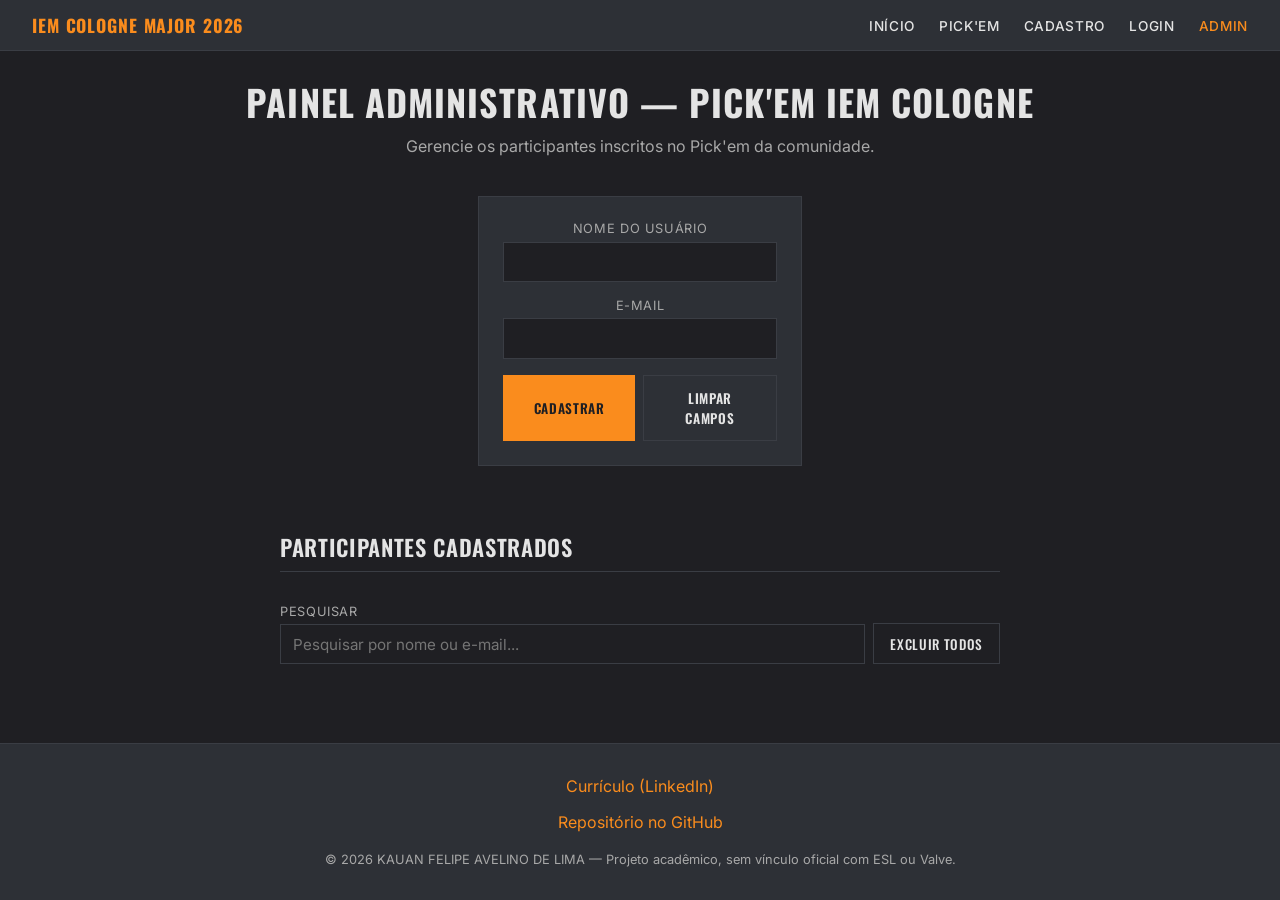
==== admin.html @ 2ed8fda1 "feat: adiciona página de pick'em com previsões por sessão" ====
<!DOCTYPE html>
<html lang="pt-BR">
<head>
    <meta charset="UTF-8">
    <meta name="viewport" content="width=device-width, initial-scale=1.0">
    <meta name="description" content="Painel administrativo do Pick'em da comunidade — IEM Cologne Major 2026.">
    <title>Painel Administrativo — IEM Cologne Major 2026</title>
    <link rel="stylesheet" href="css/style.css">
</head>
<body>
    <header>
        <a href="index.html"><strong>IEM COLOGNE MAJOR 2026</strong></a>
        <nav>
            <ul>
                <li><a href="index.html">Início</a></li>
                <li><a href="pickem.html">Pick'em</a></li>
                <li><a href="cadastro.html">Cadastro</a></li>
                <li><a href="login.html">Login</a></li>
                <li><a href="admin.html">Admin</a></li>
            </ul>
        </nav>
    </header>

    <main>
        <section id="admin">
            <h1>Painel Administrativo — Pick'em IEM Cologne</h1>
            <p>Gerencie os participantes inscritos no Pick'em da comunidade.</p>

            <form id="form-admin">
                <label for="input-nome">
                    Nome do usuário
                    <input id="input-nome" name="nome" type="text" required>
                </label>

                <label for="input-email">
                    E-mail
                    <input id="input-email" name="email" type="email" required>
                </label>

                <div>
                    <button id="btn-cadastrar" type="submit">Cadastrar</button>
                    <button id="btn-limpar" type="button">Limpar campos</button>
                </div>
            </form>
        </section>

        <section id="lista">
            <h2>Participantes cadastrados</h2>

            <div>
                <label for="busca">
                    Pesquisar
                    <input id="busca" type="search" placeholder="Pesquisar por nome ou e-mail...">
                </label>
                <button id="btn-limpar-tudo" type="button">Excluir todos</button>
            </div>

            <ul id="lista-usuarios"></ul>
        </section>
    </main>

    <footer>
        <p><a href="https://www.linkedin.com/in/kauan-felipe-fullstack/" target="_blank" rel="noopener">Currículo (LinkedIn)</a></p>
        <p><a href="https://github.com/kauanfelipe96/projeto-web-frontend" target="_blank" rel="noopener">Repositório no GitHub</a></p>
        <p><small>&copy; 2026 KAUAN FELIPE AVELINO DE LIMA — Projeto acadêmico, sem vínculo oficial com ESL ou Valve.</small></p>
    </footer>
    <script src="js/admin.js"></script>
    <script src="js/auth.js"></script>
</body>
</html>
---- css/style.css ----
@import url('https://fonts.googleapis.com/css2?family=Inter:wght@400;500;600&family=Oswald:wght@500;600;700&display=swap');

:root {
    --cor-navy: #1f1f23;
    --cor-grafite: #2d3036;
    --cor-divider: #3a3d44;
    --cor-off-white: #e4e4e4;
    --cor-cinza-medio: #a8a8a8;
    --cor-laranja: #fa8c1d;
    --fonte-corpo: 'Inter', sans-serif;
    --fonte-titulo: 'Oswald', sans-serif;
}

* {
    margin: 0;
    padding: 0;
    box-sizing: border-box;
}

body {
    background: var(--cor-navy);
    color: var(--cor-off-white);
    font-family: var(--fonte-corpo);
    min-height: 100vh;
    display: flex;
    flex-direction: column;
}

img {
    max-width: 100%;
    height: auto;
    display: block;
}

svg {
    color: var(--cor-laranja);
    flex-shrink: 0;
}

/* ============ HEADER ============ */
header {
    display: flex;
    justify-content: space-between;
    align-items: center;
    padding: 0.75rem 2rem;
    background: var(--cor-grafite);
    border-bottom: 1px solid var(--cor-divider);
}

header > a {
    font-family: var(--fonte-titulo);
    font-weight: 600;
    color: var(--cor-laranja);
    text-decoration: none;
    font-size: 1.1rem;
    letter-spacing: 0.05em;
}

header nav ul {
    display: flex;
    gap: 1.5rem;
    list-style: none;
}

header nav a {
    color: var(--cor-off-white);
    text-decoration: none;
    font-weight: 500;
    text-transform: uppercase;
    font-size: 0.85rem;
    letter-spacing: 0.05em;
    transition: color 0.2s ease;
}

header nav a:hover {
    color: var(--cor-laranja);
}

header nav li:last-child a {
    color: var(--cor-laranja);
}

/* ============ PERFIL USUÁRIO (header) ============ */
#perfil-usuario {
    display: flex;
    align-items: center;
    gap: 0.65rem;
    padding: 0.3rem 0.75rem;
    background: var(--cor-navy);
    border: 1px solid var(--cor-divider);
    font-size: 0.82rem;
}

#perfil-usuario strong {
    color: var(--cor-laranja);
    font-family: var(--fonte-titulo);
    font-size: 0.9rem;
    letter-spacing: 0.03em;
}

#perfil-usuario > span > span {
    color: var(--cor-cinza-medio);
}

#perfil-usuario button {
    padding: 0.2rem 0.55rem;
    background: transparent;
    color: var(--cor-cinza-medio);
    border: 1px solid var(--cor-divider);
    font-family: var(--fonte-corpo);
    font-size: 0.75rem;
    text-transform: uppercase;
    letter-spacing: 0.04em;
    cursor: pointer;
    transition: all 0.2s ease;
}

#perfil-usuario button:hover {
    border-color: var(--cor-laranja);
    color: var(--cor-laranja);
}

/* ============ ADMIN — info expandida por usuário ============ */
.usuario-info {
    display: flex;
    flex-wrap: wrap;
    align-items: center;
    gap: 0.35rem 1rem;
    flex: 1;
}

.usuario-nome {
    font-family: var(--fonte-titulo);
    font-size: 0.95rem;
    color: var(--cor-off-white);
    font-weight: 500;
}

.usuario-email {
    font-size: 0.83rem;
    color: var(--cor-cinza-medio);
}

.usuario-nick {
    font-size: 0.8rem;
    color: var(--cor-laranja);
}

.usuario-time {
    font-size: 0.8rem;
    color: var(--cor-cinza-medio);
    font-style: italic;
}

.usuario-data {
    font-size: 0.75rem;
    color: var(--cor-divider);
}

/* ============ MAIN ============ */
main {
    flex: 1;
    max-width: 1100px;
    width: 100%;
    margin: 0 auto;
    padding: 1.5rem 1rem;
    display: flex;
    flex-direction: column;
    gap: 2rem;
}

h1, h2, h3 {
    font-family: var(--fonte-titulo);
    text-transform: uppercase;
    letter-spacing: 0.03em;
}

h1 {
    font-size: 2.25rem;
    font-weight: 700;
}

h2 {
    font-size: 1.4rem;
    font-weight: 600;
    margin-bottom: 1rem;
    padding-bottom: 0.5rem;
    border-bottom: 1px solid var(--cor-divider);
    display: flex;
    align-items: center;
    gap: 0.5rem;
}

h3 {
    font-size: 1.05rem;
    font-weight: 500;
}

/* ============ HERO ============ */
#hero {
    display: flex;
    flex-direction: column;
    align-items: center;
    justify-content: center;
    min-height: 50vh;
    text-align: center;
    padding: 2rem 1rem;
    background-color: var(--cor-navy);
    background-image: linear-gradient(rgba(31, 31, 35, 0.7), rgba(31, 31, 35, 0.85)), url('../assets/img/lanxess-fachada.jpg');
    background-size: cover;
    background-position: center;
    border-bottom: 1px solid var(--cor-divider);
    gap: 0.75rem;
}

#hero h1 {
    font-size: 3rem;
}

#hero p {
    color: var(--cor-cinza-medio);
    font-size: 1rem;
}

#hero p strong {
    color: var(--cor-off-white);
}

#hero time {
    color: var(--cor-laranja);
    font-family: var(--fonte-titulo);
    font-size: 1.1rem;
}

/* ============ SOBRE (key facts) ============ */
#sobre {
    display: flex;
    flex-wrap: wrap;
    gap: 1rem;
    justify-content: space-between;
    padding: 1.25rem;
    background-color: var(--cor-navy);
    background-image: linear-gradient(rgba(31, 31, 35, 0.92), rgba(31, 31, 35, 0.92)), url('../assets/img/cologne-sunset.jpg');
    background-size: cover;
    background-position: center;
    border: 1px solid var(--cor-divider);
}

#sobre > h2 {
    flex-basis: 100%;
}

#sobre > article {
    flex: 1;
    min-width: 240px;
    background: var(--cor-grafite);
    border: 1px solid var(--cor-divider);
    padding: 1.25rem;
    display: flex;
    flex-direction: column;
    gap: 0.5rem;
}

#sobre > article h3 {
    display: flex;
    align-items: center;
    gap: 0.5rem;
    color: var(--cor-laranja);
}

#sobre > article p {
    font-size: 0.9rem;
    line-height: 1.5;
    color: var(--cor-off-white);
}

#sobre > article strong {
    font-family: var(--fonte-titulo);
    font-size: 1.1rem;
    color: var(--cor-off-white);
    letter-spacing: 0.03em;
}

/* ============ TIMES ============ */
#times {
    display: flex;
    flex-wrap: wrap;
    gap: 0.5rem;
}

#times > h2,
#times > img {
    flex-basis: 100%;
}

#times > img {
    margin-bottom: 0.5rem;
    border: 1px solid var(--cor-divider);
}

#times > article {
    flex: 0 0 180px;
    background: var(--cor-grafite);
    border: 1px solid var(--cor-divider);
    padding: 0.75rem;
    text-align: center;
    transition: border-color 0.2s ease;
    display: flex;
    flex-direction: column;
    gap: 0.25rem;
}

#times > article:hover {
    border-color: var(--cor-laranja);
}

#times > article h3 {
    color: var(--cor-off-white);
}

#times > article p {
    color: var(--cor-cinza-medio);
    font-size: 0.8rem;
}

/* ============ PARTIDAS ============ */
#partidas {
    display: flex;
    flex-direction: column;
}

#partidas > img {
    margin-bottom: 1rem;
    border: 1px solid var(--cor-divider);
}

#partidas ul {
    list-style: none;
    display: flex;
    flex-direction: column;
}

#partidas > ul > li {
    background: var(--cor-grafite);
}

#partidas > ul > li:nth-child(odd) {
    background: var(--cor-navy);
}

#partidas article {
    display: flex;
    align-items: center;
    justify-content: space-between;
    padding: 0.75rem 1rem;
    border-bottom: 1px solid var(--cor-divider);
}

#partidas article h3 {
    position: absolute;
    width: 1px;
    height: 1px;
    overflow: hidden;
    clip: rect(0, 0, 0, 0);
    white-space: nowrap;
    border: 0;
}

#partidas article p {
    display: flex;
    align-items: center;
    justify-content: space-between;
    width: 100%;
    gap: 1rem;
}

#partidas article p > span {
    flex: 1;
    font-family: var(--fonte-titulo);
    font-size: 1rem;
    letter-spacing: 0.03em;
}

#partidas article p > span:first-child {
    text-align: left;
}

#partidas article p > span:last-child {
    text-align: right;
}

#partidas article time {
    color: var(--cor-laranja);
    font-family: var(--fonte-titulo);
    font-size: 1.1rem;
    font-weight: 600;
    flex: 0 0 auto;
}

/* ============ ASIDE — links externos ============ */
#links-externos {
    background: var(--cor-grafite);
    border: 1px solid var(--cor-divider);
    padding: 1.25rem;
    display: flex;
    flex-direction: column;
    gap: 0.75rem;
}

#links-externos img {
    max-width: 200px;
    border: 1px solid var(--cor-divider);
}

#links-externos ul {
    list-style: none;
    display: flex;
    flex-direction: column;
    gap: 0.5rem;
}

#links-externos a {
    color: var(--cor-laranja);
    text-decoration: none;
    font-size: 0.95rem;
}

#links-externos a:hover {
    text-decoration: underline;
}

/* ============ FORMULÁRIOS ============ */
form {
    display: flex;
    flex-direction: column;
    gap: 1rem;
    max-width: 480px;
    margin: 2rem auto;
    padding: 1.5rem;
    background: var(--cor-grafite);
    border: 1px solid var(--cor-divider);
}

form label {
    display: flex;
    flex-direction: column;
    gap: 0.35rem;
    font-size: 0.8rem;
    color: var(--cor-cinza-medio);
    text-transform: uppercase;
    letter-spacing: 0.05em;
}

form input,
form select {
    padding: 0.6rem 0.75rem;
    background: var(--cor-navy);
    border: 1px solid var(--cor-divider);
    color: var(--cor-off-white);
    font-family: var(--fonte-corpo);
    font-size: 0.95rem;
}

form input:focus,
form select:focus {
    border-color: var(--cor-laranja);
    outline: none;
}

form button {
    padding: 0.75rem 1.5rem;
    background: var(--cor-laranja);
    color: var(--cor-navy);
    border: none;
    font-family: var(--fonte-titulo);
    font-weight: 600;
    text-transform: uppercase;
    letter-spacing: 0.05em;
    cursor: pointer;
    transition: filter 0.2s ease;
}

form button:hover {
    filter: brightness(1.1);
}

form button[type="button"] {
    background: transparent;
    color: var(--cor-off-white);
    border: 1px solid var(--cor-divider);
}

form button[type="button"]:hover {
    border-color: var(--cor-laranja);
    color: var(--cor-laranja);
    filter: none;
}

form > div {
    display: flex;
    gap: 0.5rem;
}

form > div > button {
    flex: 1;
}

/* ============ SEÇÕES CADASTRO / LOGIN / ADMIN ============ */
#cadastro,
#login,
#admin {
    display: flex;
    flex-direction: column;
    align-items: center;
    text-align: center;
    gap: 0.5rem;
}

#cadastro > p,
#login > p,
#admin > p {
    color: var(--cor-cinza-medio);
}

#cadastro a,
#login a {
    color: var(--cor-laranja);
    text-decoration: none;
}

#cadastro a:hover,
#login a:hover {
    text-decoration: underline;
}

/* ============ ADMIN — lista de usuários ============ */
#lista {
    max-width: 720px;
    width: 100%;
    margin: 0 auto;
    display: flex;
    flex-direction: column;
    gap: 1rem;
}

#lista > h2 {
    text-align: left;
}

#lista > div {
    display: flex;
    gap: 0.5rem;
    align-items: flex-end;
}

#lista > div > label {
    flex: 1;
    display: flex;
    flex-direction: column;
    gap: 0.35rem;
    font-size: 0.8rem;
    color: var(--cor-cinza-medio);
    text-transform: uppercase;
    letter-spacing: 0.05em;
    text-align: left;
}

#lista > div > label input {
    padding: 0.6rem 0.75rem;
    background: var(--cor-navy);
    border: 1px solid var(--cor-divider);
    color: var(--cor-off-white);
    font-family: var(--fonte-corpo);
    font-size: 0.95rem;
}

#lista > div > label input:focus {
    border-color: var(--cor-laranja);
    outline: none;
}

#lista > div > button {
    padding: 0.6rem 1rem;
    background: transparent;
    color: var(--cor-off-white);
    border: 1px solid var(--cor-divider);
    font-family: var(--fonte-titulo);
    font-weight: 500;
    text-transform: uppercase;
    letter-spacing: 0.05em;
    cursor: pointer;
    transition: all 0.2s ease;
}

#lista > div > button:hover {
    border-color: var(--cor-laranja);
    color: var(--cor-laranja);
}

#lista-usuarios {
    list-style: none;
    display: flex;
    flex-direction: column;
}

#lista-usuarios li {
    display: flex;
    justify-content: space-between;
    align-items: center;
    gap: 1rem;
    padding: 0.75rem 1rem;
    background: var(--cor-grafite);
    border-bottom: 1px solid var(--cor-divider);
}

#lista-usuarios li:nth-child(odd) {
    background: var(--cor-navy);
}

/* ============ FOOTER ============ */
footer {
    display: flex;
    flex-direction: column;
    align-items: center;
    gap: 1rem;
    padding: 2rem;
    background: var(--cor-grafite);
    border-top: 1px solid var(--cor-divider);
}

footer a {
    color: var(--cor-laranja);
    text-decoration: none;
}

footer a:hover {
    text-decoration: underline;
}

footer small {
    color: var(--cor-cinza-medio);
    font-size: 0.8rem;
}

/* ============ PICK'EM ============ */
#pickem {
    display: flex;
    flex-direction: column;
    gap: 1.5rem;
}

#aviso-login {
    background: var(--cor-grafite);
    border: 1px solid var(--cor-divider);
    padding: 1.5rem;
    text-align: center;
    display: flex;
    flex-direction: column;
    gap: 0.5rem;
}

#aviso-login a {
    color: var(--cor-laranja);
    text-decoration: none;
}

#aviso-login a:hover {
    text-decoration: underline;
}

#form-pickem {
    max-width: 720px;
    margin: 0 auto;
    background: transparent;
    border: none;
    padding: 0;
    gap: 2rem;
}

#pick-campeao-area,
#picks-abertura {
    background: var(--cor-grafite);
    border: 1px solid var(--cor-divider);
    padding: 1.25rem;
    display: flex;
    flex-direction: column;
    gap: 1rem;
}

#pick-campeao-area > p,
#picks-abertura > p {
    color: var(--cor-cinza-medio);
    font-size: 0.9rem;
}

#form-pickem button[type="submit"] {
    max-width: 720px;
    margin: 0 auto;
    width: 100%;
    padding: 0.85rem;
    background: var(--cor-laranja);
    color: var(--cor-navy);
    border: none;
    font-family: var(--fonte-titulo);
    font-weight: 600;
    font-size: 1rem;
    text-transform: uppercase;
    letter-spacing: 0.05em;
    cursor: pointer;
    transition: filter 0.2s ease;
}

#form-pickem button[type="submit"]:hover {
    filter: brightness(1.1);
}

.confronto {
    border-bottom: 1px solid var(--cor-divider);
    padding-bottom: 0.75rem;
}

.confronto:last-of-type {
    border-bottom: none;
    padding-bottom: 0;
}

.confronto h3 {
    color: var(--cor-off-white);
    margin-bottom: 0.5rem;
    font-size: 0.95rem;
}

fieldset {
    border: none;
    padding: 0;
    margin: 0;
    display: flex;
    gap: 1.5rem;
    flex-wrap: wrap;
}

fieldset legend {
    display: none;
}

fieldset label {
    display: flex;
    align-items: center;
    gap: 0.4rem;
    font-size: 0.9rem;
    color: var(--cor-off-white);
    cursor: pointer;
    text-transform: none;
    letter-spacing: 0;
    font-size: 0.9rem;
}

fieldset input[type="radio"] {
    accent-color: var(--cor-laranja);
    width: 1rem;
    height: 1rem;
    cursor: pointer;
}

#previsoes-salvas {
    background: var(--cor-grafite);
    border: 1px solid var(--cor-laranja);
    padding: 1.25rem;
    max-width: 720px;
    margin: 0 auto;
    width: 100%;
    display: flex;
    flex-direction: column;
    gap: 0.75rem;
}

#previsoes-conteudo {
    display: flex;
    flex-direction: column;
    gap: 0.5rem;
}

#previsoes-conteudo p strong {
    color: var(--cor-laranja);
    font-family: var(--fonte-titulo);
}

#previsoes-conteudo ul {
    list-style: none;
    display: flex;
    flex-direction: column;
    gap: 0.35rem;
}

#previsoes-conteudo ul li {
    font-size: 0.88rem;
    padding: 0.35rem 0;
    border-bottom: 1px solid var(--cor-divider);
    color: var(--cor-off-white);
}

#previsoes-conteudo ul li strong {
    color: var(--cor-cinza-medio);
}

.previsao-data {
    font-size: 0.78rem;
    color: var(--cor-cinza-medio);
    margin-top: 0.25rem;
}

/* ============ RESPONSIVO ============ */
@media (max-width: 768px) {
    header {
        flex-direction: column;
        gap: 0.75rem;
        padding: 0.75rem 1rem;
    }

    header nav ul {
        flex-wrap: wrap;
        justify-content: center;
        gap: 1rem;
    }

    main {
        padding: 1rem 0.75rem;
        gap: 1.5rem;
    }

    h1 {
        font-size: 1.75rem;
    }

    #hero {
        min-height: 40vh;
    }

    #hero h1 {
        font-size: 1.75rem;
    }

    #sobre {
        flex-direction: column;
    }

    #times > article {
        flex: 1 1 calc(50% - 0.5rem);
    }

    #partidas article {
        flex-direction: column;
        gap: 0.5rem;
        text-align: center;
    }

    #partidas article p {
        flex-direction: column;
        gap: 0.25rem;
    }

    #partidas article p > span:first-child,
    #partidas article p > span:last-child {
        text-align: center;
    }

    form {
        margin: 1rem auto;
        padding: 1rem;
    }

    #lista > div {
        flex-direction: column;
        align-items: stretch;
    }
}
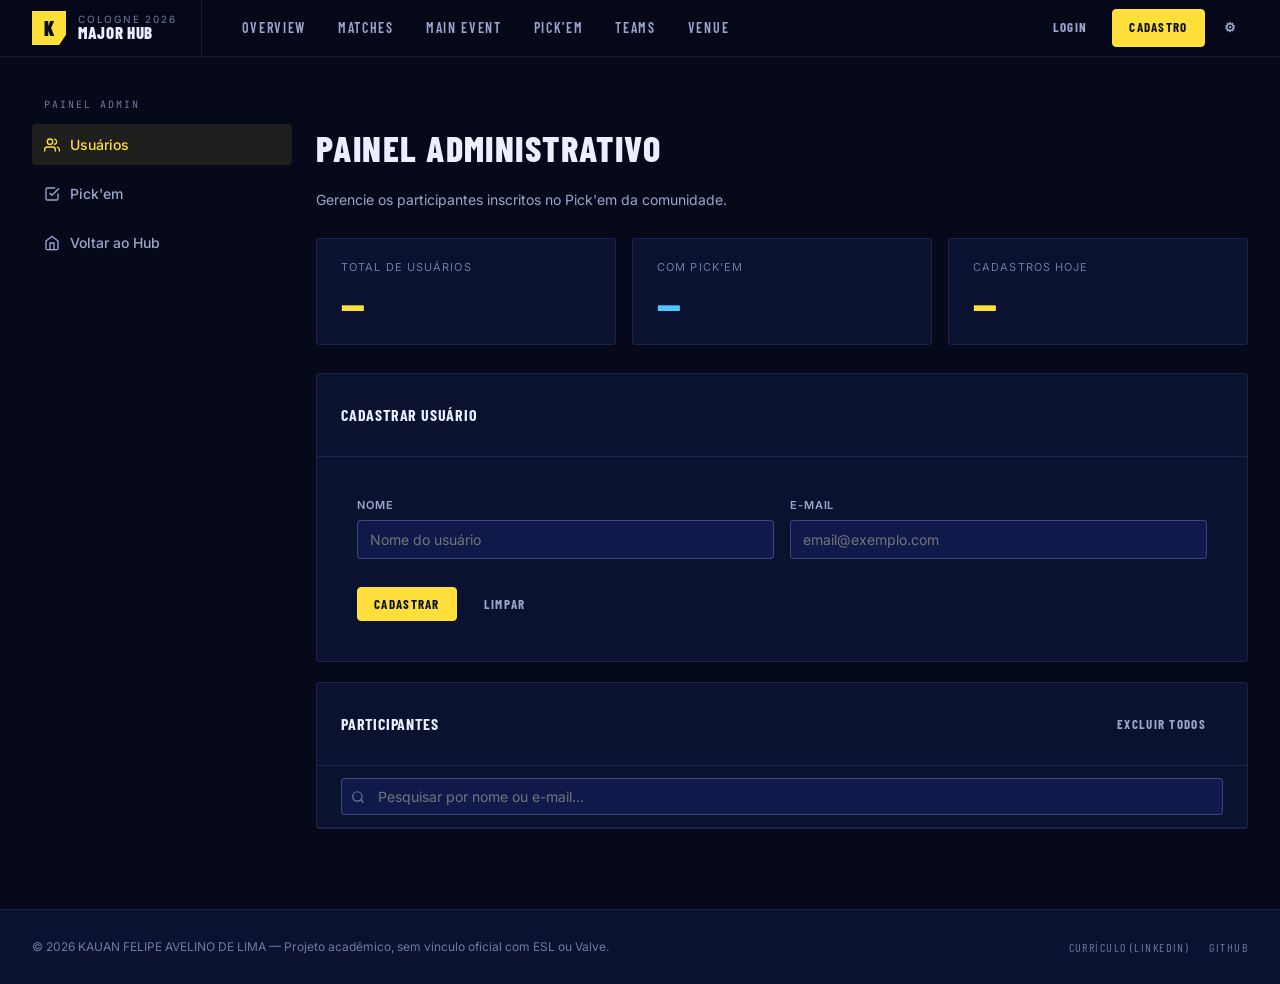
==== commit 4c7ade93: "feat: redesenha site com nav compartilhada e quatro novas páginas Adiciona páginas matches, main-eve" ====
--- a/admin.html
+++ b/admin.html
@@ -1,70 +1,330 @@
 <!DOCTYPE html>
 <html lang="pt-BR">
 <head>
-    <meta charset="UTF-8">
-    <meta name="viewport" content="width=device-width, initial-scale=1.0">
-    <meta name="description" content="Painel administrativo do Pick'em da comunidade — IEM Cologne Major 2026.">
-    <title>Painel Administrativo — IEM Cologne Major 2026</title>
-    <link rel="stylesheet" href="css/style.css">
+  <meta charset="UTF-8">
+  <meta name="viewport" content="width=device-width, initial-scale=1.0">
+  <meta name="description" content="Painel administrativo do Pick'em da comunidade — IEM Cologne Major 2026.">
+  <title>Admin — IEM Cologne Major 2026</title>
+  <link rel="preconnect" href="https://fonts.googleapis.com">
+  <link rel="preconnect" href="https://fonts.gstatic.com" crossorigin>
+  <link href="https://fonts.googleapis.com/css2?family=Barlow+Condensed:wght@700;800;900&family=Inter:wght@400;500;600&family=JetBrains+Mono:wght@400;600&display=swap" rel="stylesheet">
+  <link rel="stylesheet" href="css/style.css">
+  <style>
+    .admin-layout {
+      display: grid;
+      grid-template-columns: 260px 1fr;
+      gap: 24px;
+      padding: 40px 0 60px;
+    }
+    /* Sidebar */
+    .admin-sidebar {
+      display: flex;
+      flex-direction: column;
+      gap: 8px;
+    }
+    .admin-sidebar-header {
+      font-family: 'JetBrains Mono', monospace;
+      font-size: 10px;
+      letter-spacing: 0.2em;
+      text-transform: uppercase;
+      color: var(--ink-mute);
+      padding: 0 12px;
+      margin-bottom: 4px;
+    }
+    .admin-nav-item {
+      display: flex;
+      align-items: center;
+      gap: 10px;
+      padding: 10px 12px;
+      border-radius: var(--radius);
+      font-size: 14px;
+      font-weight: 500;
+      color: var(--ink-dim);
+      text-decoration: none;
+      cursor: default;
+      transition: background .15s, color .15s;
+    }
+    .admin-nav-item.active {
+      background: rgba(255,224,59,.1);
+      color: var(--accent);
+    }
+    .admin-nav-item:not(.active):hover {
+      background: var(--bg-1);
+      color: var(--ink);
+    }
+
+    /* Main content */
+    .admin-main { min-width: 0; }
+    .admin-page-head {
+      margin-bottom: 28px;
+    }
+    .admin-page-head h1 {
+      font-family: 'Barlow Condensed', sans-serif;
+      font-size: 36px;
+      font-weight: 800;
+      text-transform: uppercase;
+      letter-spacing: 0.04em;
+      margin-bottom: 4px;
+    }
+    .admin-page-head p { font-size: 14px; color: var(--ink-dim); }
+
+    /* KPI cards */
+    .kpi-row {
+      display: grid;
+      grid-template-columns: repeat(3, 1fr);
+      gap: 16px;
+      margin-bottom: 28px;
+    }
+    .kpi-card {
+      background: var(--bg-1);
+      border: 1px solid var(--line);
+      border-radius: var(--radius);
+      padding: 20px 24px;
+    }
+    .kpi-label {
+      font-size: 11px;
+      text-transform: uppercase;
+      letter-spacing: 0.1em;
+      color: var(--ink-mute);
+      margin-bottom: 8px;
+    }
+    .kpi-val {
+      font-family: 'Barlow Condensed', sans-serif;
+      font-size: 40px;
+      font-weight: 800;
+      color: var(--accent);
+      line-height: 1;
+    }
+    .kpi-val.cyan { color: var(--accent-2); }
+
+    /* Panel */
+    .panel {
+      background: var(--bg-1);
+      border: 1px solid var(--line);
+      border-radius: var(--radius);
+      margin-bottom: 20px;
+    }
+    .panel-head {
+      padding: 16px 24px;
+      border-bottom: 1px solid var(--line);
+      display: flex;
+      align-items: center;
+      justify-content: space-between;
+      gap: 16px;
+    }
+    .panel-head h2 {
+      font-family: 'Barlow Condensed', sans-serif;
+      font-size: 16px;
+      font-weight: 700;
+      text-transform: uppercase;
+      letter-spacing: 0.05em;
+    }
+    .panel-body { padding: 24px; }
+
+    /* Form */
+    .form-row { display: grid; grid-template-columns: 1fr 1fr; gap: 16px; margin-bottom: 16px; }
+    .form-field label {
+      display: block;
+      font-size: 11px;
+      font-weight: 600;
+      text-transform: uppercase;
+      letter-spacing: 0.08em;
+      color: var(--ink-dim);
+      margin-bottom: 6px;
+    }
+    .form-field input {
+      width: 100%;
+      box-sizing: border-box;
+      background: var(--bg-2);
+      border: 1px solid var(--line-strong);
+      border-radius: var(--radius);
+      color: var(--ink);
+      font-family: 'Inter', sans-serif;
+      font-size: 14px;
+      padding: 10px 12px;
+      outline: none;
+      transition: border-color .2s;
+    }
+    .form-field input:focus { border-color: var(--accent); }
+    .form-btn-row {
+      display: flex;
+      gap: 10px;
+    }
+    .btn-sm { padding: 8px 16px; font-size: 13px; }
+
+    /* Search + actions */
+    .list-controls {
+      display: flex;
+      align-items: center;
+      gap: 12px;
+      padding: 12px 24px;
+      border-bottom: 1px solid var(--line);
+    }
+    .search-wrap {
+      flex: 1;
+      position: relative;
+    }
+    .search-wrap input {
+      width: 100%;
+      box-sizing: border-box;
+      background: var(--bg-2);
+      border: 1px solid var(--line-strong);
+      border-radius: var(--radius);
+      color: var(--ink);
+      font-family: 'Inter', sans-serif;
+      font-size: 14px;
+      padding: 9px 12px 9px 36px;
+      outline: none;
+      transition: border-color .2s;
+    }
+    .search-wrap input:focus { border-color: var(--accent); }
+    .search-icon {
+      position: absolute;
+      left: 10px;
+      top: 50%;
+      transform: translateY(-50%);
+      color: var(--ink-mute);
+      pointer-events: none;
+    }
+
+    /* User list */
+    #lista-usuarios {
+      list-style: none;
+      margin: 0;
+      padding: 0;
+    }
+    #lista-usuarios li {
+      display: flex;
+      align-items: center;
+      gap: 12px;
+      padding: 12px 24px;
+      border-bottom: 1px solid var(--line);
+      font-size: 14px;
+    }
+    #lista-usuarios li:last-child { border-bottom: none; }
+    .user-avatar {
+      width: 32px;
+      height: 32px;
+      border-radius: 50%;
+      background: var(--bg-2);
+      border: 1px solid var(--line-strong);
+      display: flex;
+      align-items: center;
+      justify-content: center;
+      font-family: 'Barlow Condensed', sans-serif;
+      font-size: 14px;
+      font-weight: 700;
+      color: var(--accent);
+      flex-shrink: 0;
+    }
+    .user-info { flex: 1; }
+    .user-name { font-weight: 600; color: var(--ink); }
+    .user-email { font-size: 12px; color: var(--ink-mute); }
+
+    @media (max-width: 900px) {
+      .admin-layout { grid-template-columns: 1fr; }
+      .admin-sidebar { display: none; }
+      .kpi-row { grid-template-columns: repeat(2, 1fr); }
+      .form-row { grid-template-columns: 1fr; }
+    }
+    @media (max-width: 480px) {
+      .kpi-row { grid-template-columns: 1fr; }
+    }
+  </style>
 </head>
-<body>
-    <header>
-        <a href="index.html"><strong>IEM COLOGNE MAJOR 2026</strong></a>
-        <nav>
-            <ul>
-                <li><a href="index.html">Início</a></li>
-                <li><a href="pickem.html">Pick'em</a></li>
-                <li><a href="cadastro.html">Cadastro</a></li>
-                <li><a href="login.html">Login</a></li>
-                <li><a href="admin.html">Admin</a></li>
-            </ul>
-        </nav>
-    </header>
-
-    <main>
-        <section id="admin">
-            <h1>Painel Administrativo — Pick'em IEM Cologne</h1>
-            <p>Gerencie os participantes inscritos no Pick'em da comunidade.</p>
-
-            <form id="form-admin">
-                <label for="input-nome">
-                    Nome do usuário
-                    <input id="input-nome" name="nome" type="text" required>
-                </label>
-
-                <label for="input-email">
-                    E-mail
-                    <input id="input-email" name="email" type="email" required>
-                </label>
-
-                <div>
-                    <button id="btn-cadastrar" type="submit">Cadastrar</button>
-                    <button id="btn-limpar" type="button">Limpar campos</button>
+<body data-page="admin">
+  <div id="site-nav"></div>
+
+  <div class="container">
+    <div class="admin-layout">
+
+      <!-- Sidebar -->
+      <aside class="admin-sidebar">
+        <div class="admin-sidebar-header">Painel Admin</div>
+        <span class="admin-nav-item active">
+          <svg xmlns="http://www.w3.org/2000/svg" width="16" height="16" viewBox="0 0 24 24" fill="none" stroke="currentColor" stroke-width="2" stroke-linecap="round" stroke-linejoin="round" aria-hidden="true"><path d="M17 21v-2a4 4 0 0 0-4-4H5a4 4 0 0 0-4 4v2"></path><circle cx="9" cy="7" r="4"></circle><path d="M23 21v-2a4 4 0 0 0-3-3.87"></path><path d="M16 3.13a4 4 0 0 1 0 7.75"></path></svg>
+          Usuários
+        </span>
+        <a href="pickem.html" class="admin-nav-item">
+          <svg xmlns="http://www.w3.org/2000/svg" width="16" height="16" viewBox="0 0 24 24" fill="none" stroke="currentColor" stroke-width="2" stroke-linecap="round" stroke-linejoin="round" aria-hidden="true"><polyline points="9 11 12 14 22 4"></polyline><path d="M21 12v7a2 2 0 0 1-2 2H5a2 2 0 0 1-2-2V5a2 2 0 0 1 2-2h11"></path></svg>
+          Pick'em
+        </a>
+        <a href="index.html" class="admin-nav-item">
+          <svg xmlns="http://www.w3.org/2000/svg" width="16" height="16" viewBox="0 0 24 24" fill="none" stroke="currentColor" stroke-width="2" stroke-linecap="round" stroke-linejoin="round" aria-hidden="true"><path d="m3 9 9-7 9 7v11a2 2 0 0 1-2 2H5a2 2 0 0 1-2-2z"></path><polyline points="9 22 9 12 15 12 15 22"></polyline></svg>
+          Voltar ao Hub
+        </a>
+      </aside>
+
+      <!-- Main -->
+      <main class="admin-main">
+        <div class="admin-page-head">
+          <h1>Painel Administrativo</h1>
+          <p>Gerencie os participantes inscritos no Pick'em da comunidade.</p>
+        </div>
+
+        <!-- KPIs -->
+        <div class="kpi-row">
+          <div class="kpi-card">
+            <div class="kpi-label">Total de usuários</div>
+            <div class="kpi-val" id="kpi-total">—</div>
+          </div>
+          <div class="kpi-card">
+            <div class="kpi-label">Com Pick'em</div>
+            <div class="kpi-val cyan" id="kpi-pickem">—</div>
+          </div>
+          <div class="kpi-card">
+            <div class="kpi-label">Cadastros hoje</div>
+            <div class="kpi-val" id="kpi-hoje">—</div>
+          </div>
+        </div>
+
+        <!-- Cadastro rápido -->
+        <div class="panel">
+          <div class="panel-head">
+            <h2>Cadastrar Usuário</h2>
+          </div>
+          <div class="panel-body">
+            <form id="form-admin" novalidate>
+              <div class="form-row">
+                <div class="form-field">
+                  <label for="input-nome">Nome</label>
+                  <input id="input-nome" name="nome" type="text" required placeholder="Nome do usuário">
                 </div>
+                <div class="form-field">
+                  <label for="input-email">E-mail</label>
+                  <input id="input-email" name="email" type="email" required placeholder="email@exemplo.com">
+                </div>
+              </div>
+              <div class="form-btn-row">
+                <button id="btn-cadastrar" type="submit" class="btn primary btn-sm">Cadastrar</button>
+                <button id="btn-limpar" type="button" class="btn ghost btn-sm">Limpar</button>
+              </div>
             </form>
-        </section>
-
-        <section id="lista">
-            <h2>Participantes cadastrados</h2>
-
-            <div>
-                <label for="busca">
-                    Pesquisar
-                    <input id="busca" type="search" placeholder="Pesquisar por nome ou e-mail...">
-                </label>
-                <button id="btn-limpar-tudo" type="button">Excluir todos</button>
+          </div>
+        </div>
+
+        <!-- Lista de usuários -->
+        <div class="panel">
+          <div class="panel-head">
+            <h2>Participantes</h2>
+            <button id="btn-limpar-tudo" type="button" class="btn ghost btn-sm">Excluir todos</button>
+          </div>
+          <div class="list-controls">
+            <div class="search-wrap">
+              <svg class="search-icon" xmlns="http://www.w3.org/2000/svg" width="14" height="14" viewBox="0 0 24 24" fill="none" stroke="currentColor" stroke-width="2" stroke-linecap="round" stroke-linejoin="round" aria-hidden="true"><circle cx="11" cy="11" r="8"></circle><path d="m21 21-4.3-4.3"></path></svg>
+              <input id="busca" type="search" placeholder="Pesquisar por nome ou e-mail...">
             </div>
-
-            <ul id="lista-usuarios"></ul>
-        </section>
-    </main>
-
-    <footer>
-        <p><a href="https://www.linkedin.com/in/kauan-felipe-fullstack/" target="_blank" rel="noopener">Currículo (LinkedIn)</a></p>
-        <p><a href="https://github.com/kauanfelipe96/projeto-web-frontend" target="_blank" rel="noopener">Repositório no GitHub</a></p>
-        <p><small>&copy; 2026 KAUAN FELIPE AVELINO DE LIMA — Projeto acadêmico, sem vínculo oficial com ESL ou Valve.</small></p>
-    </footer>
-    <script src="js/admin.js"></script>
-    <script src="js/auth.js"></script>
+          </div>
+          <ul id="lista-usuarios"></ul>
+        </div>
+      </main>
+
+    </div>
+  </div>
+
+  <div id="site-foot"></div>
+  <script src="js/site.js"></script>
+  <script src="js/admin.js"></script>
+  <script src="js/auth.js"></script>
 </body>
 </html>
--- a/css/style.css
+++ b/css/style.css
@@ -1,876 +1,1504 @@
-@import url('https://fonts.googleapis.com/css2?family=Inter:wght@400;500;600&family=Oswald:wght@500;600;700&display=swap');
+/* =========================================================
+   IEM Cologne Major 2026 — Shared Styles
+   ========================================================= */
+
+@import url('https://fonts.googleapis.com/css2?family=Barlow+Condensed:wght@400;500;600;700;800;900&family=Inter:wght@400;500;600;700&family=JetBrains+Mono:wght@400;600&display=swap');
 
 :root {
-    --cor-navy: #1f1f23;
-    --cor-grafite: #2d3036;
-    --cor-divider: #3a3d44;
-    --cor-off-white: #e4e4e4;
-    --cor-cinza-medio: #a8a8a8;
-    --cor-laranja: #fa8c1d;
-    --fonte-corpo: 'Inter', sans-serif;
-    --fonte-titulo: 'Oswald', sans-serif;
-}
-
-* {
-    margin: 0;
-    padding: 0;
-    box-sizing: border-box;
-}
-
+  --bg-0: #06091a;
+  --bg-1: #0b1230;
+  --bg-2: #11194a;
+  --line: rgba(120, 150, 255, 0.14);
+  --line-strong: rgba(160, 190, 255, 0.28);
+  --ink: #eaf0ff;
+  --ink-dim: #9aa6cc;
+  --ink-mute: #6e7aa3;
+  --accent: #ffe03b;
+  --accent-ink: #0a0f24;
+  --accent-2: #4cc9ff;
+  --win: #2ecc71;
+  --loss: #ff5577;
+  --warn: #ff9a3c;
+  --radius: 4px;
+}
+
+* { box-sizing: border-box; }
+html, body { margin: 0; padding: 0; }
 body {
-    background: var(--cor-navy);
-    color: var(--cor-off-white);
-    font-family: var(--fonte-corpo);
-    min-height: 100vh;
-    display: flex;
-    flex-direction: column;
-}
-
-img {
-    max-width: 100%;
-    height: auto;
+  background: var(--bg-0);
+  color: var(--ink);
+  font-family: 'Inter', system-ui, -apple-system, sans-serif;
+  font-size: 14px;
+  line-height: 1.5;
+  overflow-x: hidden;
+  min-height: 100vh;
+}
+a { color: inherit; text-decoration: none; }
+button { font-family: inherit; }
+
+.display { font-family: 'Barlow Condensed', sans-serif; font-weight: 800; letter-spacing: 0.01em; text-transform: uppercase; }
+.mono { font-family: 'JetBrains Mono', monospace; }
+
+/* ========= NAV ========= */
+.nav {
+  position: sticky; top: 0; z-index: 30;
+  background: rgba(6, 9, 26, 0.92);
+  backdrop-filter: blur(12px);
+  -webkit-backdrop-filter: blur(12px);
+  border-bottom: 1px solid var(--line);
+}
+.nav-inner {
+  max-width: 1320px; margin: 0 auto;
+  display: flex; align-items: stretch;
+  padding: 0 32px;
+  height: 56px;
+}
+.brand {
+  display: flex; align-items: center; gap: 12px;
+  padding-right: 24px;
+  border-right: 1px solid var(--line);
+  margin-right: 24px;
+  flex-shrink: 0;
+}
+.brand-mark {
+  width: 34px; height: 34px;
+  background: var(--accent);
+  color: var(--accent-ink);
+  display: grid; place-items: center;
+  font-family: 'Barlow Condensed', sans-serif; font-weight: 900;
+  font-size: 20px;
+  clip-path: polygon(0 0, 100% 0, 100% 70%, 80% 100%, 0 100%);
+  flex-shrink: 0;
+}
+.brand-text { line-height: 1.05; }
+.brand-text .small { font-size: 10px; color: var(--ink-mute); letter-spacing: 0.18em; text-transform: uppercase; }
+.brand-text .big { font-family: 'Barlow Condensed', sans-serif; font-weight: 800; font-size: 17px; letter-spacing: 0.04em; text-transform: uppercase; }
+
+.nav-links { display: flex; align-items: stretch; gap: 0; flex: 1; overflow: hidden; }
+.nav-link {
+  display: flex; align-items: center; padding: 0 16px;
+  font-family: 'Barlow Condensed', sans-serif; font-weight: 600;
+  font-size: 14px; letter-spacing: 0.12em; text-transform: uppercase;
+  color: var(--ink-dim);
+  cursor: pointer;
+  border-bottom: 2px solid transparent;
+  transition: color .15s, border-color .15s, background .15s;
+  white-space: nowrap;
+}
+.nav-link:hover { color: var(--ink); }
+.nav-link.active { color: var(--accent); border-bottom-color: var(--accent); background: linear-gradient(to top, rgba(255,224,59,0.08), transparent); }
+
+.nav-cta { display: flex; align-items: center; gap: 8px; flex-shrink: 0; }
+.nav-user {
+  font-family: 'Barlow Condensed', sans-serif; font-weight: 700;
+  font-size: 14px; letter-spacing: 0.08em; text-transform: uppercase;
+  color: var(--accent);
+}
+
+/* ========= HAMBURGER + DRAWER ========= */
+.nav-hamburger {
+  display: none;
+  align-items: center; justify-content: center;
+  flex-direction: column; gap: 5px; flex-shrink: 0;
+  width: 36px; height: 36px;
+  background: transparent;
+  border: 1px solid var(--line-strong);
+  border-radius: var(--radius);
+  cursor: pointer;
+}
+.nav-hamburger .bar {
+  display: block; width: 16px; height: 2px;
+  background: var(--ink-dim); border-radius: 1px;
+  transition: transform .2s, opacity .2s;
+}
+.nav-hamburger.open .bar:nth-child(1) { transform: translateY(7px) rotate(45deg); }
+.nav-hamburger.open .bar:nth-child(2) { opacity: 0; }
+.nav-hamburger.open .bar:nth-child(3) { transform: translateY(-7px) rotate(-45deg); }
+
+.nav-drawer {
+  position: fixed; top: 56px; left: 0; right: 0;
+  background: rgba(6, 9, 26, 0.98);
+  backdrop-filter: blur(20px);
+  -webkit-backdrop-filter: blur(20px);
+  border-bottom: 1px solid var(--line);
+  z-index: 28;
+  display: none;
+  flex-direction: column;
+  overflow-y: auto;
+  max-height: calc(100vh - 56px);
+}
+.nav-drawer.open { display: flex; }
+.nav-drawer .nd-link {
+  display: flex; align-items: center;
+  padding: 15px 20px;
+  font-family: 'Barlow Condensed', sans-serif; font-weight: 700;
+  font-size: 19px; letter-spacing: 0.1em; text-transform: uppercase;
+  color: var(--ink-dim);
+  border-bottom: 1px solid var(--line);
+  transition: color .12s, background .12s;
+}
+.nav-drawer .nd-link.active { color: var(--accent); background: rgba(255,224,59,0.06); }
+.nav-drawer-cta {
+  display: flex; gap: 8px;
+  padding: 14px 20px 18px;
+}
+
+/* ========= CONTAINER ========= */
+.container {
+  max-width: 1320px;
+  margin: 0 auto;
+  padding: 0 32px;
+}
+@media (max-width: 768px) { .container { padding: 0 16px; } }
+@media (max-width: 480px) { .container { padding: 0 12px; } }
+
+/* ========= BUTTONS ========= */
+.btn {
+  font-family: 'Barlow Condensed', sans-serif; font-weight: 700;
+  text-transform: uppercase; letter-spacing: 0.1em;
+  font-size: 13px;
+  padding: 8px 16px;
+  border: 1px solid var(--line-strong);
+  background: transparent; color: var(--ink);
+  cursor: pointer; border-radius: var(--radius);
+  transition: all .15s;
+  display: inline-flex; align-items: center; gap: 8px;
+  white-space: nowrap;
+}
+.btn:hover { border-color: var(--ink); }
+.btn.primary { background: var(--accent); color: var(--accent-ink); border-color: var(--accent); }
+.btn.primary:hover { filter: brightness(1.1); }
+.btn.danger { background: var(--loss); color: white; border-color: var(--loss); }
+.btn.ghost { background: transparent; color: var(--ink-dim); border-color: transparent; }
+.btn.ghost:hover { color: var(--ink); }
+.btn.block { width: 100%; justify-content: center; padding: 13px; font-size: 14px; }
+
+/* ========= PAGE HEAD ========= */
+.page-head {
+  position: relative;
+  padding: 56px 32px 40px;
+  border-bottom: 1px solid var(--line);
+  overflow: hidden;
+  background:
+    radial-gradient(ellipse 80% 60% at 50% -20%, rgba(76, 201, 255, 0.14), transparent 60%),
+    linear-gradient(180deg, var(--bg-1) 0%, var(--bg-0) 100%);
+}
+.page-head::before {
+  content: ''; position: absolute; inset: 0; opacity: 0.4; pointer-events: none;
+  background-image:
+    linear-gradient(45deg, transparent 49.7%, rgba(160,190,255,0.06) 50%, transparent 50.3%),
+    linear-gradient(-45deg, transparent 49.7%, rgba(160,190,255,0.05) 50%, transparent 50.3%);
+  background-size: 80px 80px, 110px 110px;
+  mask-image: radial-gradient(ellipse 70% 80% at 50% 50%, black 30%, transparent 80%);
+}
+.page-head-inner {
+  position: relative;
+  max-width: 1320px; margin: 0 auto;
+}
+.crumbs {
+  display: flex; gap: 6px; align-items: center;
+  font-size: 11px; letter-spacing: 0.16em; text-transform: uppercase;
+  color: var(--ink-mute);
+  margin-bottom: 12px;
+  flex-wrap: wrap;
+}
+.crumbs a:hover { color: var(--ink); }
+.crumbs .sep { opacity: 0.4; }
+.page-title {
+  font-family: 'Barlow Condensed', sans-serif;
+  font-weight: 900;
+  font-size: clamp(36px, 5vw, 72px);
+  line-height: 0.96;
+  letter-spacing: -0.01em;
+  text-transform: uppercase;
+  margin: 0;
+}
+.page-title .accent { color: var(--accent); }
+.page-sub {
+  margin-top: 12px;
+  font-size: 14px;
+  color: var(--ink-dim);
+  max-width: 600px;
+}
+.page-actions {
+  margin-top: 20px;
+  display: flex; gap: 10px; flex-wrap: wrap;
+}
+
+/* ========= SECTIONS ========= */
+section.block {
+  max-width: 1320px; margin: 0 auto;
+  padding: 48px 32px;
+  border-bottom: 1px solid var(--line);
+}
+.section-head {
+  display: flex; align-items: flex-end; justify-content: space-between;
+  margin-bottom: 28px; gap: 16px; flex-wrap: wrap;
+}
+.section-title {
+  font-family: 'Barlow Condensed', sans-serif; font-weight: 800;
+  font-size: 32px; line-height: 1; letter-spacing: 0.02em; text-transform: uppercase;
+  margin: 0;
+  display: flex; align-items: center; gap: 12px;
+}
+.section-title::before {
+  content: ''; width: 5px; height: 22px; background: var(--accent); display: inline-block; flex-shrink: 0;
+}
+.section-kicker {
+  font-size: 11px; letter-spacing: 0.22em; text-transform: uppercase;
+  color: var(--ink-mute);
+  margin-bottom: 6px;
+}
+.section-actions { display: flex; gap: 8px; flex-wrap: wrap; align-items: center; }
+
+/* ========= PANELS ========= */
+.panel {
+  background: var(--bg-1);
+  border: 1px solid var(--line);
+  border-radius: var(--radius);
+}
+.panel-head {
+  padding: 14px 18px;
+  border-bottom: 1px solid var(--line);
+  display: flex; align-items: center; justify-content: space-between; gap: 12px;
+  flex-wrap: wrap;
+}
+.panel-head h4 {
+  font-family: 'Barlow Condensed', sans-serif; font-weight: 700;
+  font-size: 15px; letter-spacing: 0.12em; text-transform: uppercase;
+  margin: 0;
+}
+.panel-tabs { display: flex; gap: 2px; flex-wrap: wrap; }
+.panel-tab {
+  font-family: 'Barlow Condensed', sans-serif; font-weight: 600;
+  font-size: 12px; letter-spacing: 0.1em; text-transform: uppercase;
+  padding: 5px 10px;
+  background: transparent;
+  color: var(--ink-mute);
+  border: 1px solid var(--line);
+  border-radius: 3px;
+  cursor: pointer;
+}
+.panel-tab:hover { color: var(--ink); }
+.panel-tab.active { background: var(--accent); color: var(--accent-ink); border-color: var(--accent); }
+.panel-body { padding: 8px 0; }
+
+/* ========= TEAM PRIMITIVES ========= */
+.team-logo {
+  width: 32px; height: 32px; border-radius: 50%;
+  background: rgba(255,255,255,0.04);
+  border: 1px solid var(--line-strong);
+  display: grid; place-items: center;
+  font-family: 'Barlow Condensed', sans-serif; font-weight: 800;
+  font-size: 11px; letter-spacing: 0.04em;
+  color: var(--ink);
+  flex-shrink: 0;
+  overflow: hidden;
+}
+.team-logo img { width: 100%; height: 100%; object-fit: contain; }
+.team-logo.lg { width: 52px; height: 52px; font-size: 17px; }
+.team-logo.xl { width: 80px; height: 80px; font-size: 24px; }
+.team-logo.sm { width: 22px; height: 22px; font-size: 9px; }
+.team-name {
+  font-family: 'Barlow Condensed', sans-serif; font-weight: 600;
+  font-size: 15px; letter-spacing: 0.04em; text-transform: uppercase;
+}
+
+/* ========= MATCH CARD ========= */
+.match {
+  background: var(--bg-1);
+  border: 1px solid var(--line);
+  border-radius: var(--radius);
+  padding: 14px;
+  cursor: pointer;
+  transition: border-color .15s, transform .15s;
+}
+.match:hover { border-color: var(--line-strong); transform: translateY(-2px); }
+.match-head {
+  display: flex; justify-content: space-between; align-items: center;
+  font-size: 10px; letter-spacing: 0.18em; text-transform: uppercase;
+  color: var(--ink-mute);
+  padding-bottom: 10px; margin-bottom: 10px;
+  border-bottom: 1px solid var(--line);
+}
+.match-time { color: var(--ink-dim); }
+.live-pill { display: inline-flex; align-items: center; gap: 6px; color: var(--loss); font-weight: 700; }
+.live-pill .blink {
+  width: 6px; height: 6px; border-radius: 50%; background: var(--loss);
+  animation: blink 1s ease-in-out infinite;
+}
+@keyframes blink { 50% { opacity: 0.3; } }
+.match-row {
+  display: grid; grid-template-columns: 1fr auto; align-items: center;
+  padding: 7px 0;
+}
+.match-team { display: flex; align-items: center; gap: 10px; min-width: 0; }
+.match-score {
+  font-family: 'Barlow Condensed', sans-serif; font-weight: 700;
+  font-size: 20px; color: var(--ink-dim);
+  min-width: 22px; text-align: right;
+}
+.match-score.win { color: var(--accent); }
+.match-row.winner .team-name { color: var(--ink); }
+.match-row:not(.winner):not(.upcoming) .team-name { color: var(--ink-dim); }
+.match-format {
+  margin-top: 10px;
+  font-size: 10px; letter-spacing: 0.16em; text-transform: uppercase;
+  color: var(--ink-mute);
+  display: flex; justify-content: space-between; gap: 8px;
+}
+
+/* ========= EVENT BADGE ========= */
+.event-badge {
+  display: inline-flex; align-items: center; gap: 8px;
+  padding: 5px 12px;
+  border: 1px solid var(--line-strong);
+  border-radius: 999px;
+  font-size: 11px; letter-spacing: 0.16em; text-transform: uppercase;
+  color: var(--ink-dim);
+}
+.event-badge .dot {
+  width: 6px; height: 6px; border-radius: 50%;
+  background: var(--accent); box-shadow: 0 0 10px var(--accent);
+  animation: pulse 2s ease-in-out infinite;
+}
+@keyframes pulse {
+  0%, 100% { opacity: 1; transform: scale(1); }
+  50% { opacity: 0.5; transform: scale(0.7); }
+}
+
+/* ========= FORMS ========= */
+.form-grid {
+  max-width: 460px; margin: 0 auto;
+  display: flex; flex-direction: column; gap: 14px;
+}
+.field { display: flex; flex-direction: column; gap: 6px; }
+.field label {
+  font-size: 11px; letter-spacing: 0.18em; text-transform: uppercase;
+  color: var(--ink-dim); font-weight: 600;
+}
+.field input, .field select, .field textarea {
+  background: var(--bg-1);
+  border: 1px solid var(--line-strong);
+  color: var(--ink);
+  padding: 11px 14px;
+  border-radius: var(--radius);
+  font-family: inherit; font-size: 14px;
+  outline: none;
+  transition: border-color .15s, background .15s;
+  width: 100%;
+}
+.field input:focus, .field select:focus, .field textarea:focus {
+  border-color: var(--accent);
+  background: var(--bg-2);
+}
+.field select option { background: var(--bg-1); color: var(--ink); }
+.field .hint { font-size: 11px; color: var(--ink-mute); }
+.field-row { display: grid; grid-template-columns: 1fr 1fr; gap: 12px; }
+.checkbox-row {
+  display: flex; align-items: flex-start; gap: 10px;
+  font-size: 13px; color: var(--ink-dim);
+}
+.checkbox-row input { width: 16px; height: 16px; accent-color: var(--accent); flex-shrink: 0; margin-top: 2px; }
+
+.auth-card {
+  max-width: 460px; margin: 0 auto;
+  background: var(--bg-1);
+  border: 1px solid var(--line);
+  border-radius: var(--radius);
+  padding: 32px 28px;
+  position: relative;
+}
+.auth-card::before {
+  content: ''; position: absolute; top: 0; right: 0;
+  width: 0; height: 0;
+  border-top: 28px solid var(--accent);
+  border-left: 28px solid transparent;
+}
+.auth-foot {
+  margin-top: 18px;
+  text-align: center;
+  font-size: 13px;
+  color: var(--ink-dim);
+}
+.auth-foot a { color: var(--accent); font-weight: 600; }
+
+/* ========= TABLES ========= */
+.table-scroll {
+  overflow-x: auto;
+  -webkit-overflow-scrolling: touch;
+}
+table.data {
+  width: 100%;
+  border-collapse: separate; border-spacing: 0;
+  font-size: 13px;
+}
+table.data th {
+  text-align: left;
+  font-size: 10px; letter-spacing: 0.18em; text-transform: uppercase;
+  color: var(--ink-mute);
+  padding: 11px 14px;
+  border-bottom: 1px solid var(--line);
+  font-weight: 600;
+  white-space: nowrap;
+}
+table.data td {
+  padding: 11px 14px;
+  border-bottom: 1px solid var(--line);
+  vertical-align: middle;
+}
+table.data tbody tr:hover { background: rgba(76, 201, 255, 0.04); }
+table.data tbody tr:last-child td { border-bottom: none; }
+.pos-cell {
+  font-family: 'Barlow Condensed', sans-serif; font-weight: 700;
+  font-size: 15px; color: var(--ink-mute);
+}
+.rec { font-family: 'JetBrains Mono', monospace; font-size: 12px; }
+.rec.good { color: var(--win); }
+.rec.bad { color: var(--loss); }
+
+/* ========= FOOTER ========= */
+.foot-wrap { border-top: 1px solid var(--line); background: var(--bg-1); }
+.foot {
+  max-width: 1320px; margin: 0 auto;
+  padding: 28px 32px;
+  color: var(--ink-mute);
+  font-size: 12px;
+  display: flex; justify-content: space-between; align-items: center; flex-wrap: wrap; gap: 14px;
+}
+.foot-links {
+  display: flex; gap: 20px; flex-wrap: wrap;
+  font-family: 'Barlow Condensed', sans-serif;
+  text-transform: uppercase; letter-spacing: 0.12em; font-size: 12px;
+}
+.foot-links a:hover { color: var(--ink); }
+
+/* ========= RESPONSIVE — TABLET 1024px ========= */
+@media (max-width: 1024px) {
+  .nav-links { gap: 0; }
+  .nav-link { padding: 0 10px; font-size: 13px; }
+  section.block { padding: 40px 24px; }
+}
+
+/* ========= RESPONSIVE — MOBILE 768px ========= */
+@media (max-width: 768px) {
+  .nav-inner { padding: 0 16px; height: 56px; }
+  .brand { padding-right: 14px; margin-right: 0; }
+  .nav-links { display: none; }
+  .nav-hamburger { display: flex; }
+  .nav-cta-desktop { display: none !important; }
+
+  .page-head { padding: 32px 16px 24px; }
+  section.block { padding: 32px 16px; }
+
+  .section-title { font-size: 24px; }
+  .section-head { flex-direction: column; align-items: flex-start; gap: 10px; margin-bottom: 20px; }
+
+  .field-row { grid-template-columns: 1fr; }
+
+  .foot { flex-direction: column; align-items: flex-start; gap: 10px; padding: 20px 16px; }
+  .foot-links { flex-wrap: wrap; gap: 10px 16px; }
+
+  .page-actions { flex-direction: column; align-items: flex-start; gap: 8px; }
+
+  .match:hover { transform: none; }
+
+  .panel-head { padding: 12px 14px; }
+  .panel-body { padding: 4px 0; }
+
+  table.data {
     display: block;
-}
-
-svg {
-    color: var(--cor-laranja);
-    flex-shrink: 0;
-}
-
-/* ============ HEADER ============ */
-header {
-    display: flex;
-    justify-content: space-between;
-    align-items: center;
-    padding: 0.75rem 2rem;
-    background: var(--cor-grafite);
-    border-bottom: 1px solid var(--cor-divider);
-}
-
-header > a {
-    font-family: var(--fonte-titulo);
-    font-weight: 600;
-    color: var(--cor-laranja);
-    text-decoration: none;
-    font-size: 1.1rem;
-    letter-spacing: 0.05em;
-}
-
-header nav ul {
-    display: flex;
-    gap: 1.5rem;
-    list-style: none;
-}
-
-header nav a {
-    color: var(--cor-off-white);
-    text-decoration: none;
-    font-weight: 500;
-    text-transform: uppercase;
-    font-size: 0.85rem;
-    letter-spacing: 0.05em;
-    transition: color 0.2s ease;
-}
-
-header nav a:hover {
-    color: var(--cor-laranja);
-}
-
-header nav li:last-child a {
-    color: var(--cor-laranja);
-}
-
-/* ============ PERFIL USUÁRIO (header) ============ */
-#perfil-usuario {
-    display: flex;
-    align-items: center;
-    gap: 0.65rem;
-    padding: 0.3rem 0.75rem;
-    background: var(--cor-navy);
-    border: 1px solid var(--cor-divider);
-    font-size: 0.82rem;
-}
-
-#perfil-usuario strong {
-    color: var(--cor-laranja);
-    font-family: var(--fonte-titulo);
-    font-size: 0.9rem;
-    letter-spacing: 0.03em;
-}
-
-#perfil-usuario > span > span {
-    color: var(--cor-cinza-medio);
-}
-
-#perfil-usuario button {
-    padding: 0.2rem 0.55rem;
-    background: transparent;
-    color: var(--cor-cinza-medio);
-    border: 1px solid var(--cor-divider);
-    font-family: var(--fonte-corpo);
-    font-size: 0.75rem;
-    text-transform: uppercase;
-    letter-spacing: 0.04em;
-    cursor: pointer;
-    transition: all 0.2s ease;
-}
-
-#perfil-usuario button:hover {
-    border-color: var(--cor-laranja);
-    color: var(--cor-laranja);
-}
-
-/* ============ ADMIN — info expandida por usuário ============ */
-.usuario-info {
-    display: flex;
-    flex-wrap: wrap;
-    align-items: center;
-    gap: 0.35rem 1rem;
-    flex: 1;
-}
-
-.usuario-nome {
-    font-family: var(--fonte-titulo);
-    font-size: 0.95rem;
-    color: var(--cor-off-white);
-    font-weight: 500;
-}
-
-.usuario-email {
-    font-size: 0.83rem;
-    color: var(--cor-cinza-medio);
-}
-
-.usuario-nick {
-    font-size: 0.8rem;
-    color: var(--cor-laranja);
-}
-
-.usuario-time {
-    font-size: 0.8rem;
-    color: var(--cor-cinza-medio);
-    font-style: italic;
-}
-
-.usuario-data {
-    font-size: 0.75rem;
-    color: var(--cor-divider);
-}
-
-/* ============ MAIN ============ */
-main {
-    flex: 1;
-    max-width: 1100px;
-    width: 100%;
-    margin: 0 auto;
-    padding: 1.5rem 1rem;
-    display: flex;
-    flex-direction: column;
-    gap: 2rem;
-}
-
-h1, h2, h3 {
-    font-family: var(--fonte-titulo);
-    text-transform: uppercase;
-    letter-spacing: 0.03em;
-}
-
-h1 {
-    font-size: 2.25rem;
-    font-weight: 700;
-}
-
-h2 {
-    font-size: 1.4rem;
-    font-weight: 600;
-    margin-bottom: 1rem;
-    padding-bottom: 0.5rem;
-    border-bottom: 1px solid var(--cor-divider);
-    display: flex;
-    align-items: center;
-    gap: 0.5rem;
-}
-
-h3 {
-    font-size: 1.05rem;
-    font-weight: 500;
-}
-
-/* ============ HERO ============ */
-#hero {
-    display: flex;
-    flex-direction: column;
-    align-items: center;
-    justify-content: center;
-    min-height: 50vh;
-    text-align: center;
-    padding: 2rem 1rem;
-    background-color: var(--cor-navy);
-    background-image: linear-gradient(rgba(31, 31, 35, 0.7), rgba(31, 31, 35, 0.85)), url('../assets/img/lanxess-fachada.jpg');
-    background-size: cover;
-    background-position: center;
-    border-bottom: 1px solid var(--cor-divider);
-    gap: 0.75rem;
-}
-
-#hero h1 {
-    font-size: 3rem;
-}
-
-#hero p {
-    color: var(--cor-cinza-medio);
-    font-size: 1rem;
-}
-
-#hero p strong {
-    color: var(--cor-off-white);
-}
-
-#hero time {
-    color: var(--cor-laranja);
-    font-family: var(--fonte-titulo);
-    font-size: 1.1rem;
-}
-
-/* ============ SOBRE (key facts) ============ */
-#sobre {
-    display: flex;
-    flex-wrap: wrap;
-    gap: 1rem;
-    justify-content: space-between;
-    padding: 1.25rem;
-    background-color: var(--cor-navy);
-    background-image: linear-gradient(rgba(31, 31, 35, 0.92), rgba(31, 31, 35, 0.92)), url('../assets/img/cologne-sunset.jpg');
-    background-size: cover;
-    background-position: center;
-    border: 1px solid var(--cor-divider);
-}
-
-#sobre > h2 {
-    flex-basis: 100%;
-}
-
-#sobre > article {
-    flex: 1;
-    min-width: 240px;
-    background: var(--cor-grafite);
-    border: 1px solid var(--cor-divider);
-    padding: 1.25rem;
-    display: flex;
-    flex-direction: column;
-    gap: 0.5rem;
-}
-
-#sobre > article h3 {
-    display: flex;
-    align-items: center;
-    gap: 0.5rem;
-    color: var(--cor-laranja);
-}
-
-#sobre > article p {
-    font-size: 0.9rem;
-    line-height: 1.5;
-    color: var(--cor-off-white);
-}
-
-#sobre > article strong {
-    font-family: var(--fonte-titulo);
-    font-size: 1.1rem;
-    color: var(--cor-off-white);
-    letter-spacing: 0.03em;
-}
-
-/* ============ TIMES ============ */
-#times {
-    display: flex;
-    flex-wrap: wrap;
-    gap: 0.5rem;
-}
-
-#times > h2,
-#times > img {
-    flex-basis: 100%;
-}
-
-#times > img {
-    margin-bottom: 0.5rem;
-    border: 1px solid var(--cor-divider);
-}
-
-#times > article {
-    flex: 0 0 180px;
-    background: var(--cor-grafite);
-    border: 1px solid var(--cor-divider);
-    padding: 0.75rem;
-    text-align: center;
-    transition: border-color 0.2s ease;
-    display: flex;
-    flex-direction: column;
-    gap: 0.25rem;
-}
-
-#times > article:hover {
-    border-color: var(--cor-laranja);
-}
-
-#times > article h3 {
-    color: var(--cor-off-white);
-}
-
-#times > article p {
-    color: var(--cor-cinza-medio);
-    font-size: 0.8rem;
-}
-
-/* ============ PARTIDAS ============ */
-#partidas {
-    display: flex;
-    flex-direction: column;
-}
-
-#partidas > img {
-    margin-bottom: 1rem;
-    border: 1px solid var(--cor-divider);
-}
-
-#partidas ul {
-    list-style: none;
-    display: flex;
-    flex-direction: column;
-}
-
-#partidas > ul > li {
-    background: var(--cor-grafite);
-}
-
-#partidas > ul > li:nth-child(odd) {
-    background: var(--cor-navy);
-}
-
-#partidas article {
-    display: flex;
-    align-items: center;
-    justify-content: space-between;
-    padding: 0.75rem 1rem;
-    border-bottom: 1px solid var(--cor-divider);
-}
-
-#partidas article h3 {
-    position: absolute;
-    width: 1px;
-    height: 1px;
-    overflow: hidden;
-    clip: rect(0, 0, 0, 0);
+    overflow-x: auto;
+    -webkit-overflow-scrolling: touch;
     white-space: nowrap;
-    border: 0;
-}
-
-#partidas article p {
-    display: flex;
-    align-items: center;
-    justify-content: space-between;
-    width: 100%;
-    gap: 1rem;
-}
-
-#partidas article p > span {
-    flex: 1;
-    font-family: var(--fonte-titulo);
-    font-size: 1rem;
-    letter-spacing: 0.03em;
-}
-
-#partidas article p > span:first-child {
-    text-align: left;
-}
-
-#partidas article p > span:last-child {
-    text-align: right;
-}
-
-#partidas article time {
-    color: var(--cor-laranja);
-    font-family: var(--fonte-titulo);
-    font-size: 1.1rem;
-    font-weight: 600;
-    flex: 0 0 auto;
-}
-
-/* ============ ASIDE — links externos ============ */
-#links-externos {
-    background: var(--cor-grafite);
-    border: 1px solid var(--cor-divider);
-    padding: 1.25rem;
-    display: flex;
-    flex-direction: column;
-    gap: 0.75rem;
-}
-
-#links-externos img {
-    max-width: 200px;
-    border: 1px solid var(--cor-divider);
-}
-
-#links-externos ul {
-    list-style: none;
-    display: flex;
-    flex-direction: column;
-    gap: 0.5rem;
-}
-
-#links-externos a {
-    color: var(--cor-laranja);
-    text-decoration: none;
-    font-size: 0.95rem;
-}
-
-#links-externos a:hover {
-    text-decoration: underline;
-}
-
-/* ============ FORMULÁRIOS ============ */
-form {
-    display: flex;
-    flex-direction: column;
-    gap: 1rem;
-    max-width: 480px;
-    margin: 2rem auto;
-    padding: 1.5rem;
-    background: var(--cor-grafite);
-    border: 1px solid var(--cor-divider);
-}
-
-form label {
-    display: flex;
-    flex-direction: column;
-    gap: 0.35rem;
-    font-size: 0.8rem;
-    color: var(--cor-cinza-medio);
-    text-transform: uppercase;
-    letter-spacing: 0.05em;
-}
-
-form input,
-form select {
-    padding: 0.6rem 0.75rem;
-    background: var(--cor-navy);
-    border: 1px solid var(--cor-divider);
-    color: var(--cor-off-white);
-    font-family: var(--fonte-corpo);
-    font-size: 0.95rem;
-}
-
-form input:focus,
-form select:focus {
-    border-color: var(--cor-laranja);
-    outline: none;
-}
-
-form button {
-    padding: 0.75rem 1.5rem;
-    background: var(--cor-laranja);
-    color: var(--cor-navy);
-    border: none;
-    font-family: var(--fonte-titulo);
-    font-weight: 600;
-    text-transform: uppercase;
-    letter-spacing: 0.05em;
-    cursor: pointer;
-    transition: filter 0.2s ease;
-}
-
-form button:hover {
-    filter: brightness(1.1);
-}
-
-form button[type="button"] {
-    background: transparent;
-    color: var(--cor-off-white);
-    border: 1px solid var(--cor-divider);
-}
-
-form button[type="button"]:hover {
-    border-color: var(--cor-laranja);
-    color: var(--cor-laranja);
-    filter: none;
-}
-
-form > div {
-    display: flex;
-    gap: 0.5rem;
-}
-
-form > div > button {
-    flex: 1;
-}
-
-/* ============ SEÇÕES CADASTRO / LOGIN / ADMIN ============ */
-#cadastro,
-#login,
-#admin {
-    display: flex;
-    flex-direction: column;
-    align-items: center;
-    text-align: center;
-    gap: 0.5rem;
-}
-
-#cadastro > p,
-#login > p,
-#admin > p {
-    color: var(--cor-cinza-medio);
-}
-
-#cadastro a,
-#login a {
-    color: var(--cor-laranja);
-    text-decoration: none;
-}
-
-#cadastro a:hover,
-#login a:hover {
-    text-decoration: underline;
-}
-
-/* ============ ADMIN — lista de usuários ============ */
-#lista {
-    max-width: 720px;
-    width: 100%;
-    margin: 0 auto;
-    display: flex;
-    flex-direction: column;
-    gap: 1rem;
-}
-
-#lista > h2 {
-    text-align: left;
-}
-
-#lista > div {
-    display: flex;
-    gap: 0.5rem;
-    align-items: flex-end;
-}
-
-#lista > div > label {
-    flex: 1;
-    display: flex;
-    flex-direction: column;
-    gap: 0.35rem;
-    font-size: 0.8rem;
-    color: var(--cor-cinza-medio);
-    text-transform: uppercase;
-    letter-spacing: 0.05em;
-    text-align: left;
-}
-
-#lista > div > label input {
-    padding: 0.6rem 0.75rem;
-    background: var(--cor-navy);
-    border: 1px solid var(--cor-divider);
-    color: var(--cor-off-white);
-    font-family: var(--fonte-corpo);
-    font-size: 0.95rem;
-}
-
-#lista > div > label input:focus {
-    border-color: var(--cor-laranja);
-    outline: none;
-}
-
-#lista > div > button {
-    padding: 0.6rem 1rem;
-    background: transparent;
-    color: var(--cor-off-white);
-    border: 1px solid var(--cor-divider);
-    font-family: var(--fonte-titulo);
-    font-weight: 500;
-    text-transform: uppercase;
-    letter-spacing: 0.05em;
-    cursor: pointer;
-    transition: all 0.2s ease;
-}
-
-#lista > div > button:hover {
-    border-color: var(--cor-laranja);
-    color: var(--cor-laranja);
-}
+  }
+
+  .crumbs { font-size: 10px; gap: 4px; }
+}
+
+/* ========= RESPONSIVE — SMALL MOBILE 480px ========= */
+@media (max-width: 480px) {
+  .nav-inner { padding: 0 12px; }
+  .brand-text .big { font-size: 14px; }
+  .brand-text .small { display: none; }
+
+  .page-head { padding: 24px 12px 20px; }
+  section.block { padding: 24px 12px; }
+
+  .section-title { font-size: 19px; }
+  .section-title::before { width: 4px; height: 18px; }
+
+  .auth-card { padding: 20px 14px; }
+  .panel-tabs { flex-wrap: wrap; gap: 4px; }
+
+  .btn { font-size: 12px; padding: 8px 12px; }
+  .btn.block { padding: 12px; }
+
+  .match-score { font-size: 18px; }
+  .team-name { font-size: 13px; }
+}
+
+/* =========================================================
+   NEW COMPONENTS — alinhamento ao mockup tournament-hub
+   ========================================================= */
+
+/* ========= HERO (index.html) ========= */
+.hero {
+  position: relative;
+  padding: 64px 32px 48px;
+  overflow: hidden;
+  border-bottom: 1px solid var(--line);
+  background:
+    radial-gradient(ellipse 80% 60% at 50% -10%, rgba(76, 201, 255, 0.18), transparent 60%),
+    radial-gradient(ellipse 60% 50% at 50% 100%, rgba(255, 224, 59, 0.08), transparent 60%),
+    linear-gradient(180deg, var(--bg-1) 0%, var(--bg-0) 100%);
+}
+.hero-poly {
+  position: absolute; inset: 0; opacity: 0.45; pointer-events: none;
+  background-image:
+    linear-gradient(45deg, transparent 49.7%, rgba(160,190,255,0.06) 50%, transparent 50.3%),
+    linear-gradient(-45deg, transparent 49.7%, rgba(160,190,255,0.05) 50%, transparent 50.3%);
+  background-size: 80px 80px, 110px 110px;
+  mask-image: radial-gradient(ellipse 70% 80% at 50% 50%, black 30%, transparent 80%);
+}
+.hero-inner { position: relative; max-width: 1320px; margin: 0 auto; }
+.hero-header {
+  display: flex; align-items: center; gap: 24px;
+  margin-bottom: 48px; flex-wrap: wrap;
+}
+.hero-title {
+  font-family: 'Barlow Condensed', sans-serif;
+  font-weight: 900;
+  font-size: clamp(56px, 8vw, 112px);
+  line-height: 0.92;
+  letter-spacing: -0.01em;
+  text-transform: uppercase;
+  margin: 0;
+}
+.hero-title .accent { color: var(--accent); }
+.hero-sub { margin-top: 18px; font-size: 15px; color: var(--ink-dim); max-width: 560px; }
+
+/* ========= STATS ROW ========= */
+.stats {
+  display: grid; grid-template-columns: repeat(4, 1fr); gap: 0;
+  margin-top: 56px;
+  border-top: 1px solid var(--line);
+  border-bottom: 1px solid var(--line);
+}
+.stat {
+  padding: 22px 24px;
+  border-right: 1px solid var(--line);
+  display: flex; flex-direction: column; gap: 4px;
+}
+.stat:last-child { border-right: none; }
+.stat .label {
+  font-size: 10px; letter-spacing: 0.22em; text-transform: uppercase;
+  color: var(--ink-mute);
+}
+.stat .value {
+  font-family: 'Barlow Condensed', sans-serif; font-weight: 800;
+  font-size: 36px; line-height: 1;
+  color: var(--ink);
+}
+.stat .value .currency { color: var(--ink-mute); font-weight: 600; margin-right: 4px; }
+.stat .sub { font-size: 12px; color: var(--ink-dim); }
+
+/* ========= TIMELINE ========= */
+.timeline { margin-top: 40px; }
+.timeline-track {
+  position: relative; height: 2px;
+  background: var(--line);
+  margin: 32px 8px 0;
+}
+.timeline-progress {
+  position: absolute; top: 0; left: 0; height: 100%;
+  background: linear-gradient(90deg, var(--accent), var(--accent-2));
+  width: 22%;
+  box-shadow: 0 0 12px var(--accent);
+}
+.timeline-stages {
+  display: grid; grid-template-columns: repeat(5, 1fr);
+  margin-top: -12px;
+}
+.timeline-stages-wrap { overflow-x: auto; -webkit-overflow-scrolling: touch; }
+.ts { text-align: center; position: relative; padding-top: 28px; }
+.ts::before {
+  content: ''; position: absolute; top: -7px; left: 50%;
+  transform: translateX(-50%);
+  width: 14px; height: 14px; border-radius: 50%;
+  background: var(--bg-0);
+  border: 2px solid var(--line-strong);
+}
+.ts.done::before {
+  background: var(--accent); border-color: var(--accent);
+  box-shadow: 0 0 12px var(--accent);
+}
+.ts.live::before {
+  background: var(--accent-2); border-color: var(--accent-2);
+  box-shadow: 0 0 12px var(--accent-2);
+  animation: pulse 2s ease-in-out infinite;
+}
+.ts .ts-label {
+  font-family: 'Barlow Condensed', sans-serif; font-weight: 700;
+  font-size: 14px; letter-spacing: 0.08em; text-transform: uppercase;
+}
+.ts .ts-date { font-size: 11px; color: var(--ink-mute); margin-top: 2px; }
+.ts.live .ts-label { color: var(--accent-2); }
+.ts.upcoming .ts-label { color: var(--ink-dim); }
+
+/* ========= SPONSORS STRIP ========= */
+.sponsors {
+  border-top: 1px solid var(--line);
+  border-bottom: 1px solid var(--line);
+  padding: 18px 0;
+  background: rgba(11, 18, 48, 0.5);
+}
+.sponsors-inner {
+  max-width: 1320px; margin: 0 auto;
+  padding: 0 32px;
+  display: flex; align-items: center; gap: 40px;
+}
+.sponsors-label {
+  font-size: 10px; letter-spacing: 0.22em; text-transform: uppercase;
+  color: var(--ink-mute);
+  padding-right: 24px;
+  border-right: 1px solid var(--line);
+}
+.sponsors-list {
+  display: flex; gap: 32px; align-items: center;
+  flex: 1; opacity: 0.7; flex-wrap: wrap;
+}
+.sponsor-tag {
+  font-family: 'Barlow Condensed', sans-serif; font-weight: 700;
+  font-size: 18px; letter-spacing: 0.08em; text-transform: uppercase;
+  color: var(--ink-dim);
+}
+
+/* ========= FEATURED MATCHES (index) ========= */
+.featured {
+  display: grid; grid-template-columns: 1fr 1fr 1fr;
+  gap: 16px;
+}
+
+/* ========= ABOUT GRID ========= */
+.about-grid {
+  display: grid; grid-template-columns: repeat(3, 1fr);
+  gap: 1px; background: var(--line);
+  border: 1px solid var(--line);
+}
+.about-card {
+  background: var(--bg-1); padding: 28px;
+  position: relative; overflow: hidden;
+}
+.about-card::after {
+  content: ''; position: absolute; top: 0; right: 0;
+  width: 0; height: 0;
+  border-top: 28px solid var(--accent);
+  border-left: 28px solid transparent;
+  opacity: 0; transition: opacity .2s;
+}
+.about-card:hover::after { opacity: 1; }
+.about-icon {
+  width: 36px; height: 36px;
+  background: rgba(255, 224, 59, 0.1); color: var(--accent);
+  display: grid; place-items: center; margin-bottom: 16px;
+  clip-path: polygon(0 0, 100% 0, 100% 75%, 75% 100%, 0 100%);
+}
+.about-card h3 {
+  font-family: 'Barlow Condensed', sans-serif; font-weight: 700;
+  font-size: 20px; letter-spacing: 0.1em; text-transform: uppercase;
+  margin: 0 0 10px;
+}
+.about-card p { margin: 0; color: var(--ink-dim); font-size: 13.5px; }
+.about-card strong { color: var(--ink); font-weight: 600; }
+
+/* ========= TEAMS MINI GRID (index preview) ========= */
+.teams-mini {
+  display: grid; grid-template-columns: repeat(8, 1fr);
+  gap: 1px; background: var(--line);
+  border: 1px solid var(--line);
+}
+.team-card {
+  background: var(--bg-1); padding: 18px 14px;
+  text-align: center; position: relative;
+  transition: background .15s;
+}
+.team-card:hover { background: #131c4a; }
+.team-card .name {
+  font-family: 'Barlow Condensed', sans-serif; font-weight: 700;
+  font-size: 13px; letter-spacing: 0.08em; text-transform: uppercase;
+  margin-top: 10px;
+}
+.team-card .seed {
+  font-size: 10px; letter-spacing: 0.18em; text-transform: uppercase;
+  color: var(--ink-mute); margin-top: 4px;
+}
+.team-card.legend::before {
+  content: 'LEGEND';
+  position: absolute; top: 6px; left: 8px;
+  font-size: 8px; letter-spacing: 0.18em;
+  color: var(--accent); font-weight: 700;
+}
+
+/* ========= MATCHES PAGE ========= */
+.search-input {
+  background: var(--bg-0);
+  border: 1px solid var(--line-strong);
+  color: var(--ink);
+  padding: 7px 12px;
+  border-radius: var(--radius);
+  font-family: inherit; font-size: 13px;
+  outline: none;
+  transition: border-color .15s;
+}
+.search-input::placeholder { color: var(--ink-mute); }
+.search-input:focus { border-color: var(--accent); }
+.filter-pill {
+  font-family: 'Barlow Condensed', sans-serif; font-weight: 700;
+  text-transform: uppercase; letter-spacing: 0.1em;
+  font-size: 11px;
+  padding: 6px 10px;
+  background: var(--bg-0);
+  border: 1px solid var(--line);
+  border-radius: 3px;
+  color: var(--ink-dim);
+  cursor: pointer;
+  transition: all .15s;
+}
+.filter-pill:hover { color: var(--ink); border-color: var(--line-strong); }
+.filter-pill.active {
+  background: var(--accent); color: var(--accent-ink);
+  border-color: var(--accent);
+}
+.filters {
+  display: flex; align-items: center; gap: 8px;
+  flex-wrap: wrap; margin-bottom: 24px;
+}
+.filters .grow { flex: 1; }
+.day-group { margin-bottom: 28px; }
+.day-group-header {
+  display: flex; align-items: center; justify-content: space-between;
+  padding: 10px 0; margin-bottom: 12px;
+  border-bottom: 1px solid var(--line);
+}
+.day-group-header .date {
+  font-family: 'Barlow Condensed', sans-serif; font-weight: 700;
+  font-size: 16px; letter-spacing: 0.08em; text-transform: uppercase;
+}
+.day-group-header .count {
+  font-family: 'JetBrains Mono', monospace;
+  font-size: 11px; color: var(--ink-mute);
+}
+.match-list-grid {
+  display: grid; grid-template-columns: repeat(3, 1fr);
+  gap: 12px;
+}
+@media (max-width: 1024px) { .match-list-grid { grid-template-columns: repeat(2, 1fr); } }
+@media (max-width: 640px)  { .match-list-grid { grid-template-columns: 1fr; } }
+
+/* ========= MAIN EVENT — PRIZE GRID ========= */
+.prize-grid {
+  display: grid; grid-template-columns: repeat(4, 1fr);
+  gap: 1px; background: var(--line);
+  border: 1px solid var(--line);
+  margin-bottom: 28px;
+}
+.prize-cell {
+  background: var(--bg-1); padding: 18px 20px;
+  display: flex; flex-direction: column; gap: 6px;
+}
+.prize-cell .pos {
+  font-size: 10px; letter-spacing: 0.22em; text-transform: uppercase;
+  color: var(--ink-mute);
+}
+.prize-cell .amt {
+  font-family: 'Barlow Condensed', sans-serif; font-weight: 800;
+  font-size: 26px; line-height: 1; color: var(--ink);
+}
+.prize-cell.gold .amt   { color: var(--accent); }
+.prize-cell.silver .amt { color: #cfd6ea; }
+.prize-cell.bronze .amt { color: var(--warn); }
+.prize-cell .pct { font-family: 'JetBrains Mono', monospace; font-size: 11px; color: var(--ink-mute); }
+@media (max-width: 768px) { .prize-grid { grid-template-columns: repeat(2, 1fr); } }
+@media (max-width: 480px) { .prize-grid { grid-template-columns: 1fr; } }
+
+/* ========= BRACKET 4-COL ========= */
+.bracket {
+  display: grid; grid-template-columns: repeat(4, 1fr); gap: 16px;
+  margin-bottom: 28px;
+}
+.br-col { display: flex; flex-direction: column; gap: 12px; justify-content: space-around; }
+.br-col .br-label {
+  font-size: 10px; letter-spacing: 0.22em; text-transform: uppercase;
+  color: var(--ink-mute); text-align: center;
+  margin-bottom: 4px;
+}
+.br-match {
+  background: var(--bg-1);
+  border: 1px solid var(--line);
+  border-radius: var(--radius);
+  padding: 10px 12px;
+  display: flex; flex-direction: column; gap: 6px;
+}
+.br-match .br-team {
+  display: flex; align-items: center; justify-content: space-between; gap: 8px;
+  font-family: 'Barlow Condensed', sans-serif; font-weight: 600;
+  font-size: 13px; letter-spacing: 0.04em; text-transform: uppercase;
+  color: var(--ink-dim);
+}
+.br-match .br-team.win  { color: var(--ink); }
+.br-match .br-team .score {
+  font-family: 'Barlow Condensed', sans-serif; font-weight: 700;
+  font-size: 14px; color: var(--ink-mute);
+}
+.br-match .br-team.win .score { color: var(--accent); }
+.champion-card {
+  background: var(--bg-1);
+  border: 1px solid var(--accent);
+  border-radius: var(--radius);
+  padding: 22px 16px;
+  text-align: center;
+  display: flex; flex-direction: column; align-items: center; gap: 10px;
+  box-shadow: 0 0 24px rgba(255, 224, 59, 0.18);
+}
+.champion-card .trophy { font-size: 36px; color: var(--accent); }
+.champion-card .ch-name {
+  font-family: 'Barlow Condensed', sans-serif; font-weight: 800;
+  font-size: 22px; letter-spacing: 0.06em; text-transform: uppercase;
+  color: var(--ink-mute);
+}
+.champion-card .ch-prize {
+  font-family: 'JetBrains Mono', monospace; font-size: 12px;
+  color: var(--accent);
+}
+@media (max-width: 1024px) { .bracket { grid-template-columns: repeat(2, 1fr); } }
+@media (max-width: 640px)  { .bracket { grid-template-columns: 1fr; } }
+
+/* ========= SCHEDULE GRID (sched) ========= */
+.sched { display: flex; flex-direction: column; gap: 6px; }
+.sched-row {
+  display: grid; grid-template-columns: 160px 1fr 120px 100px;
+  align-items: center; gap: 16px;
+  background: var(--bg-1);
+  border: 1px solid var(--line);
+  border-radius: var(--radius);
+  padding: 12px 16px;
+  transition: border-color .15s;
+}
+.sched-row:hover { border-color: var(--line-strong); }
+.sched-row .when {
+  font-family: 'JetBrains Mono', monospace; font-size: 12px;
+  color: var(--ink-dim);
+}
+.sched-row .what {
+  font-family: 'Barlow Condensed', sans-serif; font-weight: 700;
+  font-size: 15px; letter-spacing: 0.04em; text-transform: uppercase;
+}
+.sched-row .what small { display: block; color: var(--ink-mute); font-size: 12px; font-weight: 500; letter-spacing: 0; text-transform: none; }
+.sched-row .fmt { font-size: 12px; color: var(--ink-dim); }
+.sched-row .stage-badge {
+  font-family: 'JetBrains Mono', monospace; font-size: 10px;
+  letter-spacing: 0.15em; text-transform: uppercase;
+  padding: 3px 8px; border-radius: 3px;
+  text-align: center;
+}
+.stage-badge.s1 { color: var(--warn);    background: rgba(255,154,60,0.1);   border: 1px solid rgba(255,154,60,0.25); }
+.stage-badge.s2 { color: var(--accent-2);background: rgba(76,201,255,0.1);   border: 1px solid rgba(76,201,255,0.25); }
+.stage-badge.s3 { color: var(--accent);  background: rgba(255,224,59,0.1);   border: 1px solid rgba(255,224,59,0.25); }
+.stage-badge.po { color: var(--win);     background: rgba(46,204,113,0.1);   border: 1px solid rgba(46,204,113,0.25); }
+@media (max-width: 768px) {
+  .sched-row { grid-template-columns: 1fr; gap: 6px; padding: 10px 12px; }
+}
+
+/* ========= TEAMS PAGE — TIER + FULL CARD ========= */
+.tier-section { margin-bottom: 36px; }
+.tier-head {
+  display: flex; align-items: center; gap: 12px;
+  margin-bottom: 16px;
+}
+.tier-head h2 {
+  font-family: 'Barlow Condensed', sans-serif; font-weight: 800;
+  font-size: 22px; letter-spacing: 0.08em; text-transform: uppercase;
+  margin: 0;
+}
+.tier-badge {
+  font-family: 'JetBrains Mono', monospace; font-size: 10px;
+  letter-spacing: 0.18em; text-transform: uppercase;
+  padding: 3px 8px; border-radius: 3px;
+}
+.tier-badge.legends    { color: var(--accent);   background: rgba(255,224,59,0.1);  border: 1px solid rgba(255,224,59,0.3); }
+.tier-badge.challengers{ color: var(--accent-2); background: rgba(76,201,255,0.1);  border: 1px solid rgba(76,201,255,0.3); }
+.tier-badge.contenders { color: var(--warn);     background: rgba(255,154,60,0.1);  border: 1px solid rgba(255,154,60,0.3); }
+.tier-head::after {
+  content: ''; flex: 1; height: 1px; background: var(--line);
+}
+.teams-grid {
+  display: grid; grid-template-columns: repeat(4, 1fr); gap: 16px;
+}
+@media (max-width: 1024px) { .teams-grid { grid-template-columns: repeat(3, 1fr); } }
+@media (max-width: 768px)  { .teams-grid { grid-template-columns: repeat(2, 1fr); } }
+.team-card-full {
+  background: var(--bg-1);
+  border: 1px solid var(--line);
+  border-radius: var(--radius);
+  padding: 20px 16px;
+  display: flex; flex-direction: column; gap: 14px;
+  transition: border-color .15s, transform .15s;
+}
+.team-card-full:hover { border-color: var(--accent); transform: translateY(-2px); }
+.team-card-full .team-head {
+  display: flex; flex-direction: column; align-items: center; gap: 10px;
+}
+.team-card-full .team-head h3 {
+  font-family: 'Barlow Condensed', sans-serif; font-weight: 700;
+  font-size: 17px; letter-spacing: 0.06em; text-transform: uppercase;
+  margin: 0;
+}
+.team-card-full .team-country {
+  font-family: 'JetBrains Mono', monospace; font-size: 11px;
+  color: var(--ink-mute);
+}
+.team-stats {
+  display: grid; grid-template-columns: repeat(3, 1fr); gap: 1px;
+  background: var(--line); border: 1px solid var(--line);
+  border-radius: 3px; overflow: hidden;
+}
+.team-stat {
+  background: var(--bg-2); padding: 8px 6px;
+  text-align: center;
+  display: flex; flex-direction: column; gap: 2px;
+}
+.team-stat .l { font-size: 9px; letter-spacing: 0.16em; text-transform: uppercase; color: var(--ink-mute); }
+.team-stat .v {
+  font-family: 'Barlow Condensed', sans-serif; font-weight: 700;
+  font-size: 14px; color: var(--ink);
+}
+.team-roster {
+  font-family: 'JetBrains Mono', monospace; font-size: 11px;
+  color: var(--ink-dim);
+  text-align: center;
+  border-top: 1px solid var(--line);
+  padding-top: 10px;
+  line-height: 1.6;
+}
+
+/* ========= VENUE PAGE ========= */
+.venue-hero {
+  position: relative;
+  height: 280px;
+  border-radius: var(--radius);
+  overflow: hidden;
+  margin-bottom: 28px;
+  background: var(--bg-1);
+}
+.venue-hero img {
+  position: absolute; inset: 0;
+  width: 100%; height: 100%;
+  object-fit: cover;
+  opacity: 0.55;
+}
+.venue-hero .lights {
+  position: absolute; inset: 0;
+  background:
+    radial-gradient(ellipse 50% 60% at 30% 50%, rgba(76,201,255,0.2), transparent 70%),
+    radial-gradient(ellipse 50% 60% at 70% 50%, rgba(255,224,59,0.15), transparent 70%),
+    linear-gradient(180deg, transparent 30%, rgba(6,9,26,0.85) 100%);
+  pointer-events: none;
+}
+.arena-title {
+  position: absolute; left: 24px; bottom: 24px; right: 24px;
+  font-family: 'Barlow Condensed', sans-serif; font-weight: 900;
+  font-size: clamp(36px, 6vw, 72px);
+  line-height: 0.95;
+  letter-spacing: -0.01em; text-transform: uppercase;
+  margin: 0;
+}
+.arena-title .accent { color: var(--accent); }
+.facts-grid {
+  display: grid; grid-template-columns: repeat(4, 1fr);
+  gap: 1px; background: var(--line);
+  border: 1px solid var(--line);
+  margin-bottom: 28px;
+}
+.fact-cell {
+  background: var(--bg-1); padding: 18px 16px;
+  display: flex; flex-direction: column; gap: 4px; text-align: center;
+}
+.fact-cell .v {
+  font-family: 'Barlow Condensed', sans-serif; font-weight: 800;
+  font-size: 26px; color: var(--accent-2);
+}
+.fact-cell .l {
+  font-size: 10px; letter-spacing: 0.22em; text-transform: uppercase;
+  color: var(--ink-mute);
+}
+.info-grid {
+  display: grid; grid-template-columns: 1fr 1fr; gap: 16px;
+  margin-bottom: 24px;
+}
+.info-card {
+  background: var(--bg-1);
+  border: 1px solid var(--line);
+  border-radius: var(--radius);
+  padding: 20px;
+}
+.info-card h3 {
+  font-family: 'Barlow Condensed', sans-serif; font-weight: 700;
+  font-size: 16px; letter-spacing: 0.1em; text-transform: uppercase;
+  margin: 0 0 12px;
+}
+.info-card p { font-size: 13px; color: var(--ink-dim); margin: 0 0 10px; line-height: 1.6; }
+.info-card p strong { color: var(--ink); font-weight: 600; }
+.info-card ul { list-style: none; padding: 0; margin: 0; display: flex; flex-direction: column; gap: 8px; }
+.info-card li {
+  font-size: 13px; color: var(--ink-dim);
+  padding-left: 14px; position: relative;
+}
+.info-card li::before {
+  content: '→'; position: absolute; left: 0; color: var(--accent);
+}
+@media (max-width: 768px) { .info-grid, .facts-grid { grid-template-columns: 1fr 1fr; } }
+@media (max-width: 480px) { .info-grid, .facts-grid { grid-template-columns: 1fr; } }
+
+/* ========= PICKEM PAGE ========= */
+.score-strip {
+  display: grid; grid-template-columns: repeat(4, 1fr);
+  background: var(--bg-1);
+  border: 1px solid var(--line);
+  border-radius: var(--radius);
+  margin-bottom: 24px;
+}
+.score-cell {
+  padding: 18px 20px;
+  border-right: 1px solid var(--line);
+}
+.score-cell:last-child { border-right: none; }
+.score-cell .lab {
+  font-size: 10px; letter-spacing: 0.22em; text-transform: uppercase;
+  color: var(--ink-mute);
+}
+.score-cell .val {
+  font-family: 'Barlow Condensed', sans-serif; font-weight: 800;
+  font-size: 30px; line-height: 1; margin-top: 4px;
+}
+.score-cell.hi .val { color: var(--accent); }
+.pickem-layout {
+  display: grid; grid-template-columns: 1fr 320px;
+  gap: 24px; align-items: start;
+}
+@media (max-width: 1024px) { .pickem-layout { grid-template-columns: 1fr; } }
+@media (max-width: 768px)  {
+  .score-strip { grid-template-columns: repeat(2, 1fr); }
+  .score-cell:nth-child(2) { border-right: none; }
+  .score-cell .val { font-size: 22px; }
+}
+
+.pick-section {
+  background: var(--bg-1);
+  border: 1px solid var(--line);
+  border-radius: var(--radius);
+  margin-bottom: 16px;
+  overflow: hidden;
+}
+.pick-section-head {
+  padding: 14px 20px;
+  border-bottom: 1px solid var(--line);
+  display: flex; justify-content: space-between; align-items: center;
+  gap: 12px; flex-wrap: wrap;
+}
+.pick-section-head h3 {
+  font-family: 'Barlow Condensed', sans-serif; font-weight: 700;
+  font-size: 16px; letter-spacing: 0.12em; text-transform: uppercase;
+  margin: 0;
+  display: flex; align-items: center; gap: 12px; flex-wrap: wrap;
+}
+.pick-section-head .pts {
+  background: rgba(255, 224, 59, 0.12); color: var(--accent);
+  padding: 3px 8px; border-radius: 999px;
+  font-size: 11px; letter-spacing: 0.16em; text-transform: uppercase; font-weight: 700;
+}
+.pick-section-head .pts.open { background: rgba(76,201,255,0.12); color: var(--accent-2); }
+.pick-section-head .pts.lock { background: rgba(160,190,255,0.06); color: var(--ink-mute); }
+.pick-section-head .req {
+  font-size: 11px; letter-spacing: 0.16em; text-transform: uppercase; color: var(--ink-mute);
+}
+.pick-slots { padding: 20px; display: grid; gap: 16px; }
+.pick-slots .group-label {
+  font-size: 11px; letter-spacing: 0.18em; text-transform: uppercase;
+  color: var(--ink-mute); margin-bottom: 8px;
+}
+.slot-row { display: flex; gap: 10px; flex-wrap: wrap; }
+.pick-slot {
+  flex: 1; min-width: 140px;
+  background: var(--bg-0);
+  border: 1px dashed var(--line-strong);
+  border-radius: var(--radius);
+  padding: 14px;
+  display: flex; align-items: center; gap: 12px;
+  cursor: pointer;
+  transition: all .15s;
+  position: relative;
+}
+.pick-slot:hover { border-color: var(--accent); border-style: solid; }
+.pick-slot.filled {
+  border-style: solid; background: var(--bg-1); border-color: var(--accent);
+}
+.pick-slot .nm {
+  font-family: 'Barlow Condensed', sans-serif; font-weight: 600;
+  font-size: 14px; letter-spacing: 0.04em; text-transform: uppercase;
+  color: var(--ink); flex: 1;
+}
+.pick-slot.empty .nm { color: var(--ink-mute); }
+.pick-slot .ph-logo {
+  width: 32px; height: 32px; border-radius: 50%;
+  background: rgba(255,255,255,0.04);
+  border: 1px dashed var(--line-strong);
+  color: var(--ink-mute);
+  display: grid; place-items: center;
+  font-size: 16px;
+}
+.pick-slot.correct { border-color: var(--win); }
+.pick-slot.correct::after { content: '✓'; color: var(--win); font-size: 18px; font-weight: 700; }
+.pick-slot.wrong { border-color: var(--loss); opacity: 0.7; }
+.pick-slot.wrong::after { content: '✕'; color: var(--loss); font-size: 16px; font-weight: 700; }
+
+.team-picker {
+  display: grid; grid-template-columns: repeat(4, 1fr); gap: 8px;
+  padding: 0 20px 20px;
+}
+@media (max-width: 768px) { .team-picker { grid-template-columns: repeat(3, 1fr); } }
+@media (max-width: 480px) { .team-picker { grid-template-columns: repeat(2, 1fr); } }
+.pickable {
+  background: var(--bg-0);
+  border: 1px solid var(--line);
+  border-radius: var(--radius);
+  padding: 10px;
+  display: flex; align-items: center; gap: 10px;
+  cursor: pointer;
+  transition: all .15s;
+}
+.pickable:hover { border-color: var(--accent); }
+.pickable.disabled { opacity: 0.35; pointer-events: none; }
+.pickable .nm {
+  font-family: 'Barlow Condensed', sans-serif; font-weight: 600;
+  font-size: 13px; letter-spacing: 0.04em; text-transform: uppercase;
+}
+
+.save-bar {
+  position: sticky; bottom: 0;
+  background: rgba(6,9,26,0.92);
+  backdrop-filter: blur(12px);
+  -webkit-backdrop-filter: blur(12px);
+  border-top: 1px solid var(--line);
+  padding: 14px 20px;
+  display: flex; justify-content: space-between; align-items: center;
+  gap: 16px; flex-wrap: wrap;
+  border-radius: 0 0 var(--radius) var(--radius);
+}
+.save-bar .progress { font-size: 13px; color: var(--ink-dim); }
+.save-bar .progress strong { color: var(--ink); font-weight: 600; }
+.save-bar .actions { display: flex; gap: 8px; }
+
+.lb-row {
+  display: grid; grid-template-columns: 32px 1fr 60px;
+  align-items: center; gap: 10px;
+  padding: 10px 16px;
+  border-bottom: 1px solid var(--line);
+}
+.lb-row:last-child { border-bottom: none; }
+.lb-row.me { background: rgba(255,224,59,0.06); }
+.lb-row .rank {
+  font-family: 'Barlow Condensed', sans-serif; font-weight: 700;
+  font-size: 16px; color: var(--ink-mute);
+}
+.lb-row.me .rank { color: var(--accent); }
+.lb-row .who { display: flex; align-items: center; gap: 10px; font-size: 13px; }
+.avatar {
+  width: 24px; height: 24px; border-radius: 50%;
+  background: linear-gradient(135deg, var(--accent-2), var(--accent));
+  display: grid; place-items: center;
+  color: var(--accent-ink);
+  font-family: 'Barlow Condensed', sans-serif; font-weight: 800;
+  font-size: 11px;
+}
+.lb-row .pts {
+  font-family: 'JetBrains Mono', monospace; font-size: 13px;
+  color: var(--ink); text-align: right;
+}
+
+/* Auth gate for pickem */
+.auth-gate {
+  background: var(--bg-1);
+  border: 1px solid var(--line);
+  border-radius: var(--radius);
+  padding: 48px 32px;
+  text-align: center;
+  max-width: 520px;
+  margin: 0 auto;
+}
+.auth-gate h2 {
+  font-family: 'Barlow Condensed', sans-serif; font-weight: 800;
+  font-size: 22px; letter-spacing: 0.08em; text-transform: uppercase;
+  margin: 0 0 10px;
+}
+.auth-gate p { color: var(--ink-dim); margin: 0 0 20px; }
+.auth-gate-btns { display: flex; justify-content: center; gap: 10px; flex-wrap: wrap; }
+
+/* ========= ADMIN PAGE ========= */
+.admin-badge {
+  display: inline-flex; align-items: center; gap: 8px;
+  padding: 4px 10px;
+  background: rgba(255,85,119,0.14);
+  color: var(--loss);
+  border: 1px solid rgba(255,85,119,0.35);
+  border-radius: 3px;
+  font-size: 11px; letter-spacing: 0.22em; text-transform: uppercase;
+  font-weight: 700;
+  margin-bottom: 12px;
+}
+.admin-badge .dot {
+  width: 6px; height: 6px; border-radius: 50%; background: var(--loss);
+  animation: blink 1.5s infinite;
+}
+.admin-layout {
+  display: grid; grid-template-columns: 220px 1fr;
+  gap: 24px; align-items: start;
+}
+@media (max-width: 1024px) { .admin-layout { grid-template-columns: 1fr; } }
+.admin-side {
+  background: var(--bg-1);
+  border: 1px solid var(--line);
+  border-radius: var(--radius);
+  padding: 12px 0;
+  position: sticky; top: 80px;
+}
+@media (max-width: 1024px) { .admin-side { position: static; } }
+.admin-side .group-label {
+  font-size: 10px; letter-spacing: 0.22em; text-transform: uppercase;
+  color: var(--ink-mute);
+  padding: 12px 16px 8px;
+}
+.admin-link {
+  display: flex; align-items: center; gap: 10px;
+  padding: 9px 16px;
+  font-family: 'Barlow Condensed', sans-serif; font-weight: 600;
+  font-size: 14px; letter-spacing: 0.06em; text-transform: uppercase;
+  color: var(--ink-dim);
+  cursor: pointer;
+  border-left: 2px solid transparent;
+  transition: all .12s;
+  text-decoration: none;
+}
+.admin-link:hover { color: var(--ink); background: rgba(255,255,255,0.02); }
+.admin-link.active {
+  color: var(--accent);
+  border-left-color: var(--accent);
+  background: rgba(255,224,59,0.06);
+}
+.admin-link .count {
+  margin-left: auto;
+  font-family: 'JetBrains Mono', monospace;
+  font-size: 10px;
+  padding: 2px 6px;
+  background: var(--bg-0);
+  border-radius: 999px;
+  color: var(--ink-mute);
+  letter-spacing: 0;
+}
+.admin-link.active .count { background: var(--accent); color: var(--accent-ink); }
+
+.kpi-grid {
+  display: grid; grid-template-columns: repeat(4, 1fr); gap: 12px;
+  margin-bottom: 24px;
+}
+@media (max-width: 1024px) { .kpi-grid { grid-template-columns: repeat(2, 1fr); } }
+@media (max-width: 480px)  { .kpi-grid { grid-template-columns: 1fr 1fr; gap: 8px; } }
+.kpi {
+  background: var(--bg-1);
+  border: 1px solid var(--line);
+  border-radius: var(--radius);
+  padding: 16px;
+  position: relative;
+}
+.kpi .l { font-size: 10px; letter-spacing: 0.22em; text-transform: uppercase; color: var(--ink-mute); }
+.kpi .v {
+  font-family: 'Barlow Condensed', sans-serif; font-weight: 800;
+  font-size: 32px; line-height: 1; margin-top: 6px;
+}
+.kpi .d {
+  font-family: 'JetBrains Mono', monospace;
+  font-size: 11px; margin-top: 6px;
+}
+.kpi .d.up { color: var(--win); }
+.kpi .d.down { color: var(--loss); }
+.kpi .spark {
+  margin-top: 8px;
+  height: 28px;
+  display: flex; align-items: flex-end; gap: 2px;
+}
+.kpi .spark i {
+  flex: 1;
+  background: linear-gradient(180deg, var(--accent-2), rgba(76,201,255,0.2));
+  border-radius: 1px;
+  min-height: 4px;
+}
+@media (max-width: 480px) { .kpi .v { font-size: 22px; } .kpi .spark { display: none; } }
+
+.admin-bottom-grid {
+  display: grid; grid-template-columns: 1.4fr 1fr; gap: 24px;
+}
+@media (max-width: 1024px) { .admin-bottom-grid { grid-template-columns: 1fr; } }
+
+.table-toolbar {
+  display: flex; gap: 8px; align-items: center;
+  padding: 12px 16px;
+  border-bottom: 1px solid var(--line);
+  flex-wrap: wrap;
+}
+.table-toolbar .search-input { width: 240px; }
+.table-toolbar .grow { flex: 1; }
+@media (max-width: 768px) {
+  .table-toolbar { gap: 6px; padding: 10px 12px; }
+  .table-toolbar .search-input { width: 100%; }
+  .table-toolbar .grow { display: none; }
+}
+
+.status-pill {
+  display: inline-flex; align-items: center; gap: 6px;
+  padding: 3px 8px;
+  border-radius: 999px;
+  font-size: 10px; letter-spacing: 0.18em; text-transform: uppercase;
+  font-weight: 700;
+}
+.status-pill .d { width: 5px; height: 5px; border-radius: 50%; }
+.status-pill.live { background: rgba(255,85,119,0.12); color: var(--loss); }
+.status-pill.live .d { background: var(--loss); animation: blink 1s infinite; }
+.status-pill.up   { background: rgba(76,201,255,0.12); color: var(--accent-2); }
+.status-pill.up .d { background: var(--accent-2); }
+.status-pill.done { background: rgba(46,204,113,0.12); color: var(--win); }
+.status-pill.done .d { background: var(--win); }
+.status-pill.draft{ background: rgba(160,190,255,0.08); color: var(--ink-mute); }
+.status-pill.draft .d { background: var(--ink-mute); }
+
+.row-actions { display: flex; gap: 4px; }
+.icon-btn {
+  width: 28px; height: 28px;
+  border: 1px solid var(--line); background: var(--bg-0);
+  color: var(--ink-dim);
+  border-radius: 3px;
+  display: grid; place-items: center;
+  cursor: pointer;
+  font-size: 13px;
+  transition: all .12s;
+}
+.icon-btn:hover { color: var(--ink); border-color: var(--line-strong); }
+.icon-btn.danger:hover { color: var(--loss); border-color: var(--loss); }
+@media (max-width: 480px) { .icon-btn { width: 26px; height: 26px; font-size: 12px; } }
+
+.activity { display: flex; flex-direction: column; }
+.activity-row {
+  display: grid; grid-template-columns: 12px 1fr auto;
+  gap: 12px;
+  align-items: flex-start;
+  padding: 10px 16px;
+  border-bottom: 1px solid var(--line);
+  font-size: 13px;
+}
+.activity-row:last-child { border-bottom: none; }
+.activity-row .dot {
+  width: 8px; height: 8px; border-radius: 50%;
+  margin-top: 6px;
+  background: var(--accent-2);
+}
+.activity-row.warn   .dot { background: var(--warn); }
+.activity-row.danger .dot { background: var(--loss); }
+.activity-row.ok     .dot { background: var(--win); }
+.activity-row .when {
+  font-family: 'JetBrains Mono', monospace;
+  font-size: 11px; color: var(--ink-mute);
+}
+.activity-row strong { color: var(--ink); font-weight: 600; }
+.activity-row .msg   { color: var(--ink-dim); }
+
+/* Admin form-list panel — para o cadastro PDF */
+#form-admin { padding: 16px; display: flex; flex-direction: column; gap: 12px; }
+#form-admin .field-row { display: grid; grid-template-columns: 1fr 1fr; gap: 12px; }
+#form-admin .form-actions {
+  display: flex; gap: 8px; flex-wrap: wrap; margin-top: 4px;
+}
+#form-admin .form-actions .spacer { flex: 1; }
+@media (max-width: 768px) { #form-admin .field-row { grid-template-columns: 1fr; } }
 
 #lista-usuarios {
-    list-style: none;
-    display: flex;
-    flex-direction: column;
-}
-
+  list-style: none; margin: 0; padding: 0;
+  display: flex; flex-direction: column;
+}
 #lista-usuarios li {
-    display: flex;
-    justify-content: space-between;
-    align-items: center;
-    gap: 1rem;
-    padding: 0.75rem 1rem;
-    background: var(--cor-grafite);
-    border-bottom: 1px solid var(--cor-divider);
-}
-
-#lista-usuarios li:nth-child(odd) {
-    background: var(--cor-navy);
-}
-
-/* ============ FOOTER ============ */
-footer {
-    display: flex;
-    flex-direction: column;
-    align-items: center;
-    gap: 1rem;
-    padding: 2rem;
-    background: var(--cor-grafite);
-    border-top: 1px solid var(--cor-divider);
-}
-
-footer a {
-    color: var(--cor-laranja);
-    text-decoration: none;
-}
-
-footer a:hover {
-    text-decoration: underline;
-}
-
-footer small {
-    color: var(--cor-cinza-medio);
-    font-size: 0.8rem;
-}
-
-/* ============ PICK'EM ============ */
-#pickem {
-    display: flex;
-    flex-direction: column;
-    gap: 1.5rem;
-}
-
-#aviso-login {
-    background: var(--cor-grafite);
-    border: 1px solid var(--cor-divider);
-    padding: 1.5rem;
-    text-align: center;
-    display: flex;
-    flex-direction: column;
-    gap: 0.5rem;
-}
-
-#aviso-login a {
-    color: var(--cor-laranja);
-    text-decoration: none;
-}
-
-#aviso-login a:hover {
-    text-decoration: underline;
-}
-
-#form-pickem {
-    max-width: 720px;
-    margin: 0 auto;
-    background: transparent;
-    border: none;
-    padding: 0;
-    gap: 2rem;
-}
-
-#pick-campeao-area,
-#picks-abertura {
-    background: var(--cor-grafite);
-    border: 1px solid var(--cor-divider);
-    padding: 1.25rem;
-    display: flex;
-    flex-direction: column;
-    gap: 1rem;
-}
-
-#pick-campeao-area > p,
-#picks-abertura > p {
-    color: var(--cor-cinza-medio);
-    font-size: 0.9rem;
-}
-
-#form-pickem button[type="submit"] {
-    max-width: 720px;
-    margin: 0 auto;
-    width: 100%;
-    padding: 0.85rem;
-    background: var(--cor-laranja);
-    color: var(--cor-navy);
-    border: none;
-    font-family: var(--fonte-titulo);
-    font-weight: 600;
-    font-size: 1rem;
-    text-transform: uppercase;
-    letter-spacing: 0.05em;
-    cursor: pointer;
-    transition: filter 0.2s ease;
-}
-
-#form-pickem button[type="submit"]:hover {
-    filter: brightness(1.1);
-}
-
-.confronto {
-    border-bottom: 1px solid var(--cor-divider);
-    padding-bottom: 0.75rem;
-}
-
-.confronto:last-of-type {
-    border-bottom: none;
-    padding-bottom: 0;
-}
-
-.confronto h3 {
-    color: var(--cor-off-white);
-    margin-bottom: 0.5rem;
-    font-size: 0.95rem;
-}
-
-fieldset {
-    border: none;
-    padding: 0;
-    margin: 0;
-    display: flex;
-    gap: 1.5rem;
-    flex-wrap: wrap;
-}
-
-fieldset legend {
-    display: none;
-}
-
-fieldset label {
-    display: flex;
-    align-items: center;
-    gap: 0.4rem;
-    font-size: 0.9rem;
-    color: var(--cor-off-white);
-    cursor: pointer;
-    text-transform: none;
-    letter-spacing: 0;
-    font-size: 0.9rem;
-}
-
-fieldset input[type="radio"] {
-    accent-color: var(--cor-laranja);
-    width: 1rem;
-    height: 1rem;
-    cursor: pointer;
-}
-
-#previsoes-salvas {
-    background: var(--cor-grafite);
-    border: 1px solid var(--cor-laranja);
-    padding: 1.25rem;
-    max-width: 720px;
-    margin: 0 auto;
-    width: 100%;
-    display: flex;
-    flex-direction: column;
-    gap: 0.75rem;
-}
-
-#previsoes-conteudo {
-    display: flex;
-    flex-direction: column;
-    gap: 0.5rem;
-}
-
-#previsoes-conteudo p strong {
-    color: var(--cor-laranja);
-    font-family: var(--fonte-titulo);
-}
-
-#previsoes-conteudo ul {
-    list-style: none;
-    display: flex;
-    flex-direction: column;
-    gap: 0.35rem;
-}
-
-#previsoes-conteudo ul li {
-    font-size: 0.88rem;
-    padding: 0.35rem 0;
-    border-bottom: 1px solid var(--cor-divider);
-    color: var(--cor-off-white);
-}
-
-#previsoes-conteudo ul li strong {
-    color: var(--cor-cinza-medio);
-}
-
-.previsao-data {
-    font-size: 0.78rem;
-    color: var(--cor-cinza-medio);
-    margin-top: 0.25rem;
-}
-
-/* ============ RESPONSIVO ============ */
+  display: flex; align-items: center; gap: 12px;
+  padding: 12px 16px;
+  border-bottom: 1px solid var(--line);
+  font-size: 13px;
+}
+#lista-usuarios li:last-child { border-bottom: none; }
+#lista-usuarios .usuario-info {
+  display: flex; flex-direction: column; gap: 2px; flex: 1; min-width: 0;
+}
+#lista-usuarios .usuario-nome {
+  font-family: 'Barlow Condensed', sans-serif; font-weight: 700;
+  font-size: 15px; letter-spacing: 0.04em; text-transform: uppercase;
+  color: var(--ink);
+}
+#lista-usuarios .usuario-email {
+  font-family: 'JetBrains Mono', monospace; font-size: 11px;
+  color: var(--ink-dim);
+}
+#lista-usuarios .usuario-data {
+  font-family: 'JetBrains Mono', monospace; font-size: 10px;
+  color: var(--ink-mute);
+}
+#lista-usuarios button {
+  font-family: 'Barlow Condensed', sans-serif; font-weight: 700;
+  text-transform: uppercase; letter-spacing: 0.1em;
+  font-size: 11px;
+  padding: 5px 10px;
+  background: transparent;
+  color: var(--ink-mute);
+  border: 1px solid var(--line);
+  border-radius: 3px;
+  cursor: pointer;
+  transition: all .12s;
+}
+#lista-usuarios button:hover { color: var(--loss); border-color: var(--loss); }
+
+/* ========= HERO / EVENT RESPONSIVE ========= */
+@media (max-width: 1024px) {
+  .stats { grid-template-columns: repeat(2, 1fr); }
+  .stat:nth-child(2) { border-right: none; }
+  .featured { grid-template-columns: 1fr; }
+  .teams-mini { grid-template-columns: repeat(4, 1fr); }
+  .about-grid { grid-template-columns: 1fr; }
+}
 @media (max-width: 768px) {
-    header {
-        flex-direction: column;
-        gap: 0.75rem;
-        padding: 0.75rem 1rem;
-    }
-
-    header nav ul {
-        flex-wrap: wrap;
-        justify-content: center;
-        gap: 1rem;
-    }
-
-    main {
-        padding: 1rem 0.75rem;
-        gap: 1.5rem;
-    }
-
-    h1 {
-        font-size: 1.75rem;
-    }
-
-    #hero {
-        min-height: 40vh;
-    }
-
-    #hero h1 {
-        font-size: 1.75rem;
-    }
-
-    #sobre {
-        flex-direction: column;
-    }
-
-    #times > article {
-        flex: 1 1 calc(50% - 0.5rem);
-    }
-
-    #partidas article {
-        flex-direction: column;
-        gap: 0.5rem;
-        text-align: center;
-    }
-
-    #partidas article p {
-        flex-direction: column;
-        gap: 0.25rem;
-    }
-
-    #partidas article p > span:first-child,
-    #partidas article p > span:last-child {
-        text-align: center;
-    }
-
-    form {
-        margin: 1rem auto;
-        padding: 1rem;
-    }
-
-    #lista > div {
-        flex-direction: column;
-        align-items: stretch;
-    }
-}
+  .hero { padding: 36px 16px 32px; }
+  .hero-header { gap: 10px; margin-bottom: 28px; }
+  .hero-sub { font-size: 14px; }
+  .stats { grid-template-columns: repeat(2, 1fr); }
+  .stat { padding: 16px; }
+  .stat .value { font-size: 28px; }
+  .timeline { margin-top: 28px; }
+  .timeline-stages { min-width: 480px; }
+  .sponsors-inner { flex-wrap: wrap; padding: 0 16px; gap: 12px; }
+  .sponsors-label { border-right: none; padding-right: 0; }
+  .sponsors-list { gap: 16px; }
+  .about-grid { grid-template-columns: 1fr; }
+  .teams-mini { grid-template-columns: repeat(4, 1fr); }
+}
+@media (max-width: 480px) {
+  .hero { padding: 24px 12px 24px; }
+  .hero-title { font-size: clamp(44px, 13vw, 80px); }
+  .stats { grid-template-columns: 1fr 1fr; }
+  .stat { padding: 14px 12px; }
+  .stat .value { font-size: 24px; }
+  .teams-mini { grid-template-columns: repeat(2, 1fr); }
+  .sponsor-tag { font-size: 14px; }
+}
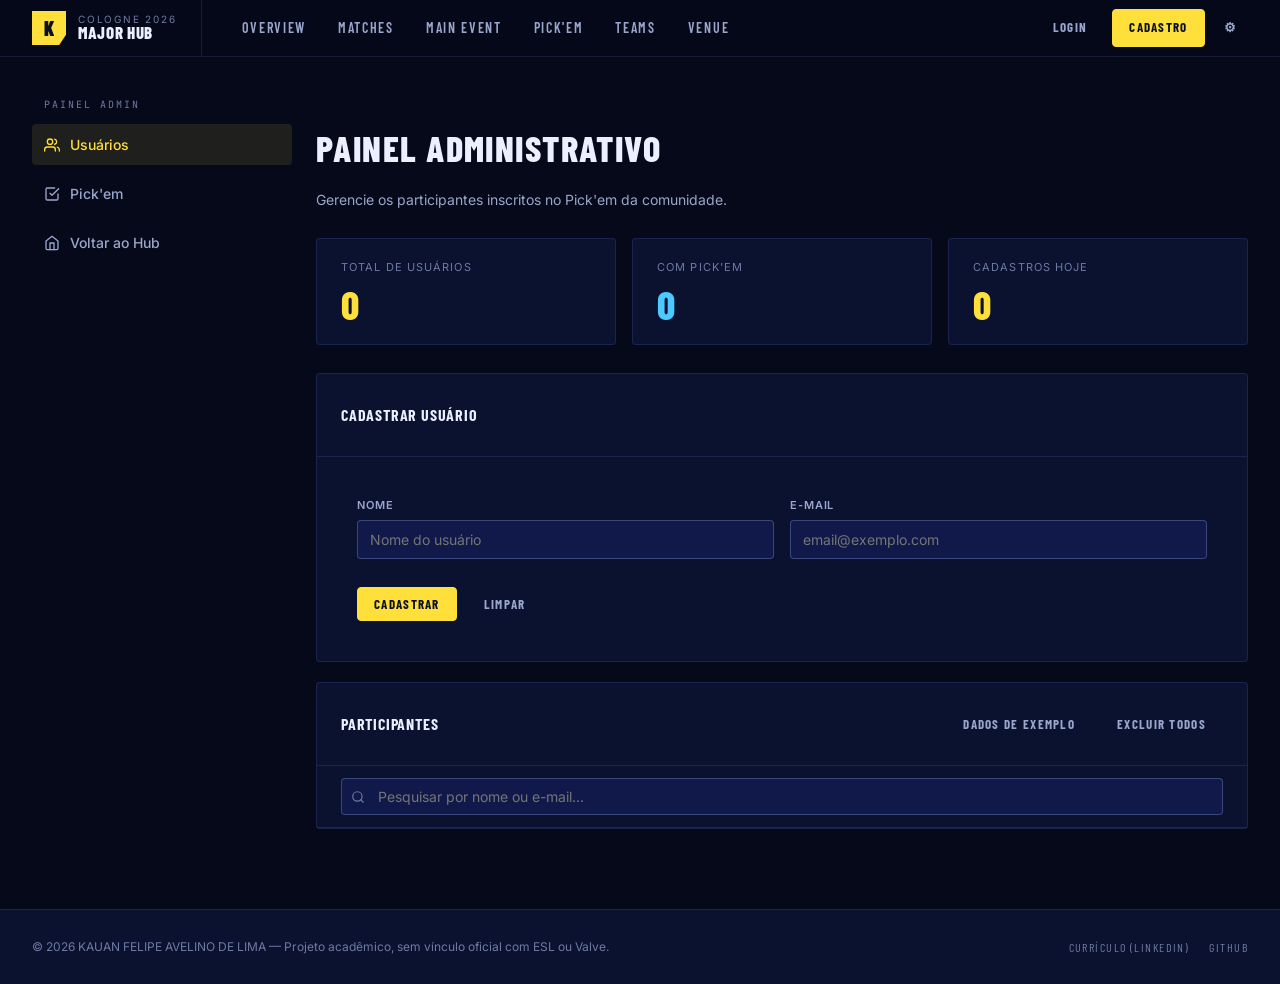
==== commit 46f83d75: "feat: adiciona botão de dados de exemplo no admin para demonstração Insere "Dados de exemplo" no pai" ====
--- a/admin.html
+++ b/admin.html
@@ -307,7 +307,10 @@
         <div class="panel">
           <div class="panel-head">
             <h2>Participantes</h2>
-            <button id="btn-limpar-tudo" type="button" class="btn ghost btn-sm">Excluir todos</button>
+            <div style="display:flex;gap:8px;">
+              <button id="btn-seed" type="button" class="btn ghost btn-sm" title="Popula a lista com usuários fictícios para demonstração">Dados de exemplo</button>
+              <button id="btn-limpar-tudo" type="button" class="btn ghost btn-sm">Excluir todos</button>
+            </div>
           </div>
           <div class="list-controls">
             <div class="search-wrap">
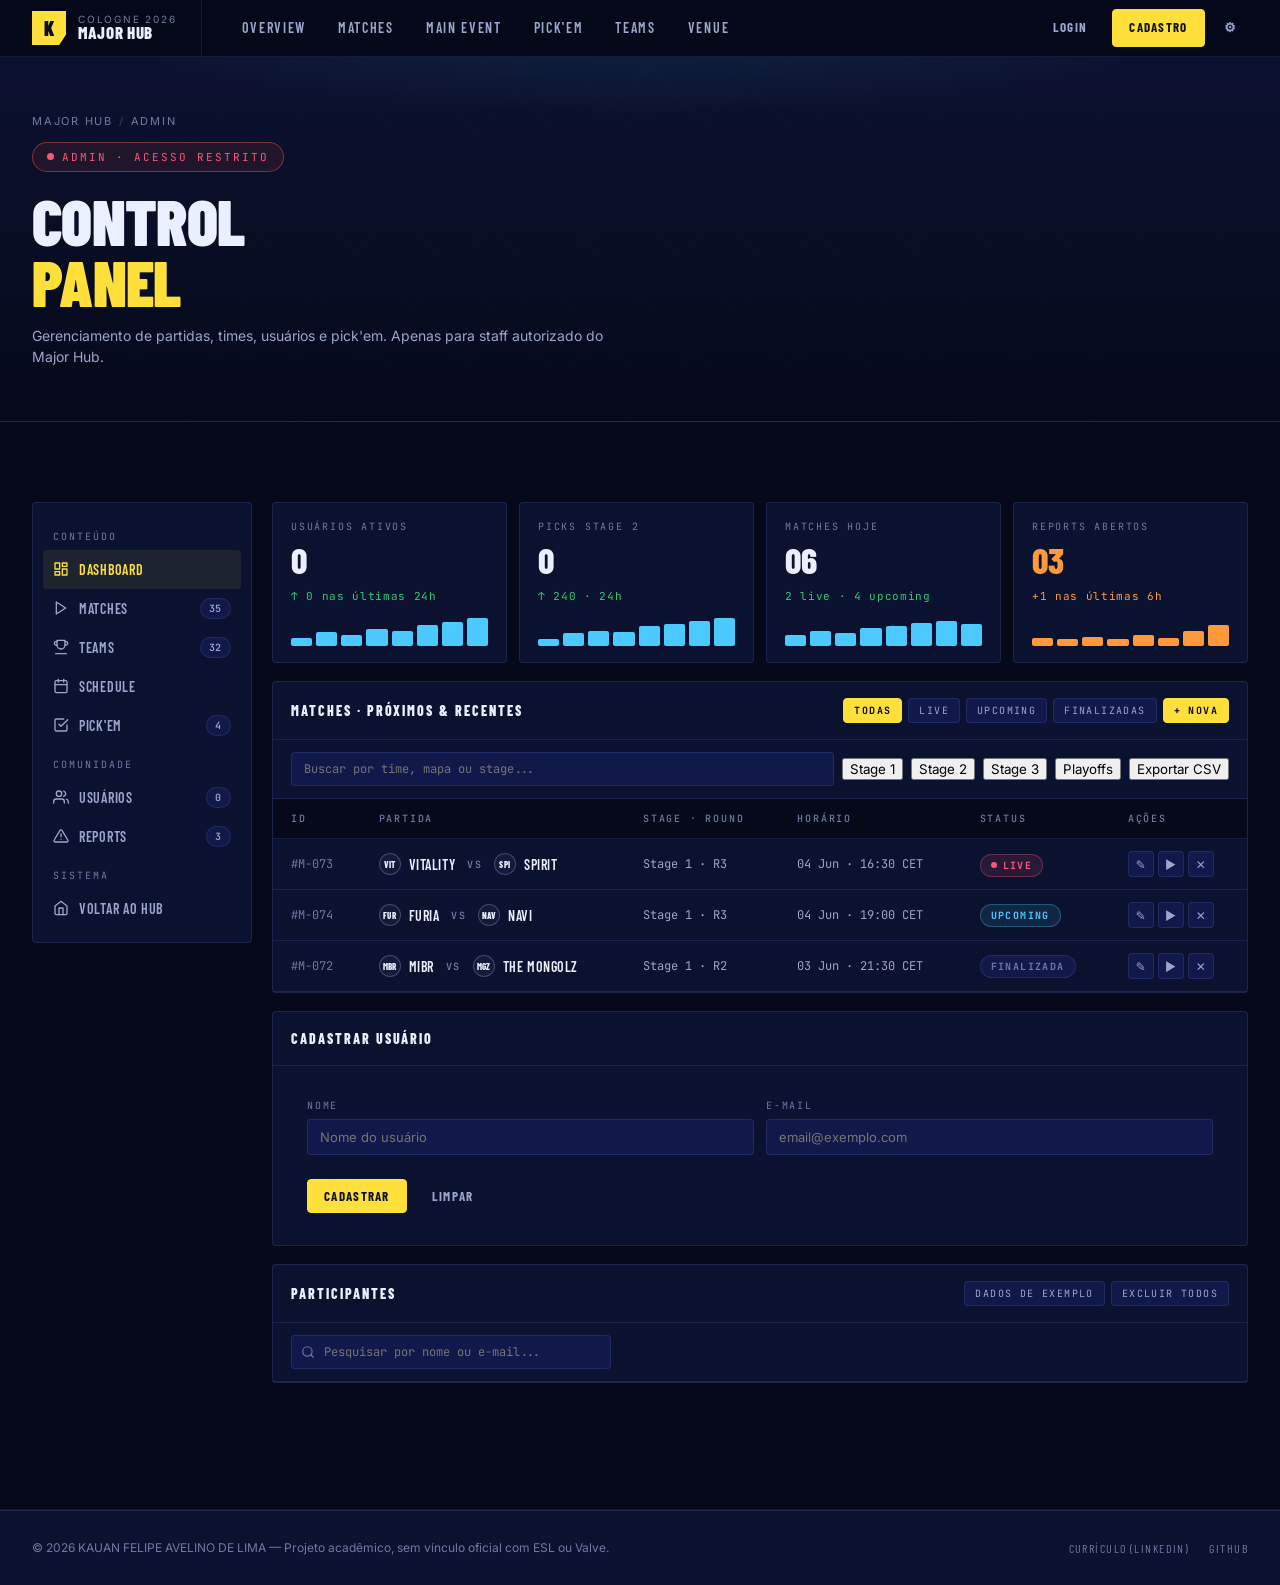
==== commit fdb97518: "feat: redesenha admin como control panel, padroniza inputs do pickem, corrige logos Admin (admin.htm" ====
--- a/admin.html
+++ b/admin.html
@@ -5,325 +5,533 @@
   <meta name="viewport" content="width=device-width, initial-scale=1.0">
   <meta name="description" content="Painel administrativo do Pick'em da comunidade — IEM Cologne Major 2026.">
   <title>Admin — IEM Cologne Major 2026</title>
-  <link rel="preconnect" href="https://fonts.googleapis.com">
-  <link rel="preconnect" href="https://fonts.gstatic.com" crossorigin>
-  <link href="https://fonts.googleapis.com/css2?family=Barlow+Condensed:wght@700;800;900&family=Inter:wght@400;500;600&family=JetBrains+Mono:wght@400;600&display=swap" rel="stylesheet">
   <link rel="stylesheet" href="css/style.css">
   <style>
+    /* ====== ADMIN PAGE ====== */
+    .admin-restrict-badge {
+      display: inline-flex; align-items: center; gap: 8px;
+      padding: 6px 14px;
+      border: 1px solid rgba(231, 76, 60, 0.5);
+      background: rgba(231, 76, 60, 0.1);
+      border-radius: 999px;
+      font-family: 'JetBrains Mono', monospace;
+      font-size: 11px; letter-spacing: 0.18em; text-transform: uppercase;
+      color: var(--loss);
+      margin-bottom: 18px;
+    }
+    .admin-restrict-badge::before {
+      content: ''; width: 7px; height: 7px; border-radius: 50%;
+      background: var(--loss);
+    }
+
+    /* Layout */
     .admin-layout {
       display: grid;
-      grid-template-columns: 260px 1fr;
-      gap: 24px;
-      padding: 40px 0 60px;
+      grid-template-columns: 220px 1fr;
+      gap: 20px;
+      padding: 32px 0 60px;
     }
     /* Sidebar */
     .admin-sidebar {
-      display: flex;
-      flex-direction: column;
-      gap: 8px;
-    }
-    .admin-sidebar-header {
+      display: flex; flex-direction: column;
+      background: var(--bg-1);
+      border: 1px solid var(--line);
+      border-radius: var(--radius);
+      padding: 14px 10px;
+      position: sticky; top: 16px;
+      align-self: start;
+    }
+    .admin-sidebar-section {
       font-family: 'JetBrains Mono', monospace;
-      font-size: 10px;
-      letter-spacing: 0.2em;
-      text-transform: uppercase;
-      color: var(--ink-mute);
-      padding: 0 12px;
-      margin-bottom: 4px;
+      font-size: 10px; letter-spacing: 0.2em; text-transform: uppercase;
+      color: var(--ink-mute);
+      padding: 12px 10px 6px;
     }
     .admin-nav-item {
-      display: flex;
-      align-items: center;
-      gap: 10px;
-      padding: 10px 12px;
-      border-radius: var(--radius);
-      font-size: 14px;
-      font-weight: 500;
+      display: flex; align-items: center; gap: 10px;
+      padding: 9px 10px;
+      border-radius: var(--radius);
+      font-family: 'Barlow Condensed', sans-serif; font-weight: 600;
+      font-size: 14px; letter-spacing: 0.05em; text-transform: uppercase;
       color: var(--ink-dim);
       text-decoration: none;
-      cursor: default;
       transition: background .15s, color .15s;
     }
+    .admin-nav-item:hover { background: var(--bg-2); color: var(--ink); }
     .admin-nav-item.active {
-      background: rgba(255,224,59,.1);
+      background: rgba(255,224,59,0.08);
       color: var(--accent);
     }
-    .admin-nav-item:not(.active):hover {
-      background: var(--bg-1);
-      color: var(--ink);
-    }
-
-    /* Main content */
+    .admin-nav-item .badge {
+      margin-left: auto;
+      font-family: 'JetBrains Mono', monospace; font-size: 10px;
+      letter-spacing: 0.06em;
+      background: var(--bg-2);
+      border: 1px solid var(--line);
+      border-radius: 999px;
+      padding: 2px 8px;
+      color: var(--ink-dim);
+    }
+    .admin-nav-item .ico {
+      width: 16px; height: 16px; flex-shrink: 0;
+    }
+
     .admin-main { min-width: 0; }
-    .admin-page-head {
-      margin-bottom: 28px;
-    }
-    .admin-page-head h1 {
-      font-family: 'Barlow Condensed', sans-serif;
-      font-size: 36px;
-      font-weight: 800;
-      text-transform: uppercase;
-      letter-spacing: 0.04em;
-      margin-bottom: 4px;
-    }
-    .admin-page-head p { font-size: 14px; color: var(--ink-dim); }
-
-    /* KPI cards */
+
+    /* KPI row */
     .kpi-row {
-      display: grid;
-      grid-template-columns: repeat(3, 1fr);
-      gap: 16px;
-      margin-bottom: 28px;
+      display: grid; grid-template-columns: repeat(4, 1fr); gap: 12px;
+      margin-bottom: 18px;
     }
     .kpi-card {
       background: var(--bg-1);
       border: 1px solid var(--line);
       border-radius: var(--radius);
-      padding: 20px 24px;
+      padding: 16px 18px;
+      display: flex; flex-direction: column; gap: 4px;
     }
     .kpi-label {
-      font-size: 11px;
-      text-transform: uppercase;
-      letter-spacing: 0.1em;
-      color: var(--ink-mute);
-      margin-bottom: 8px;
+      font-family: 'JetBrains Mono', monospace;
+      font-size: 10px; letter-spacing: 0.18em; text-transform: uppercase;
+      color: var(--ink-mute);
     }
     .kpi-val {
-      font-family: 'Barlow Condensed', sans-serif;
-      font-size: 40px;
-      font-weight: 800;
-      color: var(--accent);
-      line-height: 1;
-    }
-    .kpi-val.cyan { color: var(--accent-2); }
-
-    /* Panel */
+      font-family: 'Barlow Condensed', sans-serif; font-weight: 800;
+      font-size: 36px; line-height: 1; color: var(--ink);
+      margin-top: 4px;
+    }
+    .kpi-val.orange { color: var(--warn); }
+    .kpi-delta {
+      font-family: 'JetBrains Mono', monospace;
+      font-size: 11px; color: var(--win);
+      letter-spacing: 0.06em;
+      margin-top: 6px;
+    }
+    .kpi-delta.orange { color: var(--warn); }
+    .kpi-delta.muted  { color: var(--ink-mute); }
+    .kpi-spark {
+      display: flex; align-items: flex-end; gap: 4px;
+      height: 28px; margin-top: 10px;
+    }
+    .kpi-spark span {
+      flex: 1; background: var(--accent-2); border-radius: 2px;
+    }
+    .kpi-spark.orange span { background: var(--warn); }
+    .kpi-spark.gray   span { background: var(--ink-mute); opacity: 0.4; }
+
+    /* Matches panel (cosmetic table) */
     .panel {
       background: var(--bg-1);
       border: 1px solid var(--line);
       border-radius: var(--radius);
-      margin-bottom: 20px;
+      margin-bottom: 18px;
     }
     .panel-head {
-      padding: 16px 24px;
+      display: flex; align-items: center; gap: 10px;
+      padding: 16px 18px;
       border-bottom: 1px solid var(--line);
-      display: flex;
-      align-items: center;
-      justify-content: space-between;
-      gap: 16px;
+      flex-wrap: wrap;
     }
     .panel-head h2 {
-      font-family: 'Barlow Condensed', sans-serif;
-      font-size: 16px;
+      font-family: 'Barlow Condensed', sans-serif; font-weight: 800;
+      font-size: 14px; letter-spacing: 0.14em; text-transform: uppercase;
+      margin: 0;
+    }
+    .panel-head .pills { margin-left: auto; display: flex; gap: 6px; flex-wrap: wrap; }
+    .panel-head .pill {
+      padding: 5px 10px;
+      background: var(--bg-2); border: 1px solid var(--line);
+      border-radius: 4px;
+      font-family: 'JetBrains Mono', monospace; font-size: 10px;
+      letter-spacing: 0.14em; text-transform: uppercase;
+      color: var(--ink-dim);
+      cursor: pointer;
+    }
+    .panel-head .pill.active {
+      background: var(--accent); color: var(--bg-0);
+      border-color: var(--accent); font-weight: 700;
+    }
+    .panel-head .pill.primary {
+      background: var(--accent); color: var(--bg-0);
+      border-color: var(--accent); font-weight: 700;
+    }
+    .panel-body { padding: 16px 18px; }
+
+    .matches-toolbar {
+      display: flex; gap: 8px; align-items: center;
+      padding: 12px 18px;
+      border-bottom: 1px solid var(--line);
+      flex-wrap: wrap;
+    }
+    .matches-toolbar input[type=search] {
+      flex: 1; min-width: 200px;
+      padding: 8px 12px;
+      background: var(--bg-2); border: 1px solid var(--line);
+      border-radius: var(--radius);
+      color: var(--ink);
+      font-family: 'JetBrains Mono', monospace; font-size: 12px;
+    }
+    .matches-toolbar .pill { margin: 0; }
+
+    table.matches-table {
+      width: 100%;
+      border-collapse: collapse;
+    }
+    table.matches-table th,
+    table.matches-table td {
+      padding: 12px 18px;
+      text-align: left;
+      border-bottom: 1px solid var(--line);
+      vertical-align: middle;
+    }
+    table.matches-table th {
+      font-family: 'JetBrains Mono', monospace; font-size: 10px;
+      letter-spacing: 0.18em; text-transform: uppercase;
+      color: var(--ink-mute);
+      font-weight: 500;
+      background: var(--bg-0);
+    }
+    table.matches-table td.id {
+      font-family: 'JetBrains Mono', monospace; font-size: 12px;
+      color: var(--ink-mute);
+    }
+    table.matches-table .match-cell {
+      display: flex; align-items: center; gap: 8px;
+      font-family: 'Barlow Condensed', sans-serif; font-weight: 600;
+      font-size: 14px; letter-spacing: 0.04em; text-transform: uppercase;
+    }
+    table.matches-table .match-cell .vs {
+      color: var(--ink-mute);
+      font-family: 'JetBrains Mono', monospace; font-size: 10px;
+      letter-spacing: 0.14em;
+      margin: 0 4px;
+    }
+    table.matches-table .team-logo {
+      width: 22px; height: 22px; font-size: 9px;
+    }
+    table.matches-table td.stage,
+    table.matches-table td.hora {
+      font-family: 'JetBrains Mono', monospace; font-size: 12px;
+      color: var(--ink-dim);
+    }
+    .status-pill {
+      display: inline-flex; align-items: center; gap: 6px;
+      padding: 3px 10px;
+      border-radius: 999px;
+      font-family: 'JetBrains Mono', monospace; font-size: 10px;
+      letter-spacing: 0.14em; text-transform: uppercase;
       font-weight: 700;
-      text-transform: uppercase;
-      letter-spacing: 0.05em;
-    }
-    .panel-body { padding: 24px; }
-
-    /* Form */
-    .form-row { display: grid; grid-template-columns: 1fr 1fr; gap: 16px; margin-bottom: 16px; }
+    }
+    .status-pill.live {
+      color: #ff5774;
+      background: rgba(255, 87, 116, 0.12);
+      border: 1px solid rgba(255, 87, 116, 0.3);
+    }
+    .status-pill.live::before {
+      content: ''; width: 6px; height: 6px; border-radius: 50%;
+      background: #ff5774;
+      animation: blink 1s ease-in-out infinite;
+    }
+    .status-pill.upcoming {
+      color: var(--accent-2);
+      background: rgba(76, 201, 255, 0.1);
+      border: 1px solid rgba(76, 201, 255, 0.3);
+    }
+    .status-pill.finished {
+      color: var(--ink-mute);
+      background: var(--bg-2);
+      border: 1px solid var(--line);
+    }
+    .actions {
+      display: inline-flex; gap: 4px;
+    }
+    .actions button {
+      width: 26px; height: 26px;
+      background: var(--bg-2);
+      border: 1px solid var(--line);
+      border-radius: 4px;
+      color: var(--ink-dim);
+      cursor: pointer;
+      display: grid; place-items: center;
+      font-size: 12px;
+    }
+    .actions button:hover { color: var(--accent); border-color: var(--line-strong); }
+
+    /* Cadastro/usuarios form */
+    .form-row {
+      display: grid; grid-template-columns: 1fr 1fr; gap: 12px;
+    }
     .form-field label {
       display: block;
-      font-size: 11px;
-      font-weight: 600;
-      text-transform: uppercase;
-      letter-spacing: 0.08em;
-      color: var(--ink-dim);
+      font-family: 'JetBrains Mono', monospace;
+      font-size: 10px; letter-spacing: 0.18em; text-transform: uppercase;
+      color: var(--ink-mute);
       margin-bottom: 6px;
     }
     .form-field input {
       width: 100%;
-      box-sizing: border-box;
-      background: var(--bg-2);
-      border: 1px solid var(--line-strong);
+      padding: 9px 12px;
+      background: var(--bg-2); border: 1px solid var(--line);
       border-radius: var(--radius);
       color: var(--ink);
-      font-family: 'Inter', sans-serif;
-      font-size: 14px;
-      padding: 10px 12px;
-      outline: none;
-      transition: border-color .2s;
-    }
-    .form-field input:focus { border-color: var(--accent); }
+      font-family: 'Inter', sans-serif; font-size: 13px;
+    }
+    .form-field input:focus { border-color: var(--accent); outline: none; }
     .form-btn-row {
-      display: flex;
-      gap: 10px;
-    }
-    .btn-sm { padding: 8px 16px; font-size: 13px; }
-
-    /* Search + actions */
+      margin-top: 12px;
+      display: flex; gap: 8px;
+    }
     .list-controls {
-      display: flex;
-      align-items: center;
-      gap: 12px;
-      padding: 12px 24px;
+      padding: 12px 18px;
       border-bottom: 1px solid var(--line);
     }
     .search-wrap {
-      flex: 1;
       position: relative;
+      max-width: 320px;
+    }
+    .search-wrap .search-icon {
+      position: absolute; left: 10px; top: 50%; transform: translateY(-50%);
+      color: var(--ink-mute);
     }
     .search-wrap input {
       width: 100%;
-      box-sizing: border-box;
-      background: var(--bg-2);
-      border: 1px solid var(--line-strong);
+      padding: 8px 12px 8px 32px;
+      background: var(--bg-2); border: 1px solid var(--line);
       border-radius: var(--radius);
       color: var(--ink);
-      font-family: 'Inter', sans-serif;
-      font-size: 14px;
-      padding: 9px 12px 9px 36px;
-      outline: none;
-      transition: border-color .2s;
-    }
-    .search-wrap input:focus { border-color: var(--accent); }
-    .search-icon {
-      position: absolute;
-      left: 10px;
-      top: 50%;
-      transform: translateY(-50%);
-      color: var(--ink-mute);
-      pointer-events: none;
-    }
-
-    /* User list */
-    #lista-usuarios {
-      list-style: none;
-      margin: 0;
-      padding: 0;
-    }
-    #lista-usuarios li {
-      display: flex;
-      align-items: center;
-      gap: 12px;
-      padding: 12px 24px;
-      border-bottom: 1px solid var(--line);
-      font-size: 14px;
-    }
-    #lista-usuarios li:last-child { border-bottom: none; }
-    .user-avatar {
-      width: 32px;
-      height: 32px;
-      border-radius: 50%;
-      background: var(--bg-2);
-      border: 1px solid var(--line-strong);
-      display: flex;
-      align-items: center;
-      justify-content: center;
-      font-family: 'Barlow Condensed', sans-serif;
-      font-size: 14px;
-      font-weight: 700;
-      color: var(--accent);
-      flex-shrink: 0;
-    }
-    .user-info { flex: 1; }
-    .user-name { font-weight: 600; color: var(--ink); }
-    .user-email { font-size: 12px; color: var(--ink-mute); }
-
-    @media (max-width: 900px) {
+      font-family: 'JetBrains Mono', monospace; font-size: 12px;
+    }
+    #lista-usuarios { list-style: none; padding: 0; margin: 0; }
+
+    @media (max-width: 1024px) {
       .admin-layout { grid-template-columns: 1fr; }
-      .admin-sidebar { display: none; }
+      .admin-sidebar { position: static; flex-direction: row; flex-wrap: wrap; gap: 6px; }
+      .admin-sidebar-section { display: none; }
       .kpi-row { grid-template-columns: repeat(2, 1fr); }
+    }
+    @media (max-width: 640px) {
+      .kpi-row { grid-template-columns: 1fr; }
       .form-row { grid-template-columns: 1fr; }
-    }
-    @media (max-width: 480px) {
-      .kpi-row { grid-template-columns: 1fr; }
     }
   </style>
 </head>
 <body data-page="admin">
+
   <div id="site-nav"></div>
 
-  <div class="container">
-    <div class="admin-layout">
-
-      <!-- Sidebar -->
-      <aside class="admin-sidebar">
-        <div class="admin-sidebar-header">Painel Admin</div>
-        <span class="admin-nav-item active">
-          <svg xmlns="http://www.w3.org/2000/svg" width="16" height="16" viewBox="0 0 24 24" fill="none" stroke="currentColor" stroke-width="2" stroke-linecap="round" stroke-linejoin="round" aria-hidden="true"><path d="M17 21v-2a4 4 0 0 0-4-4H5a4 4 0 0 0-4 4v2"></path><circle cx="9" cy="7" r="4"></circle><path d="M23 21v-2a4 4 0 0 0-3-3.87"></path><path d="M16 3.13a4 4 0 0 1 0 7.75"></path></svg>
-          Usuários
-        </span>
-        <a href="pickem.html" class="admin-nav-item">
-          <svg xmlns="http://www.w3.org/2000/svg" width="16" height="16" viewBox="0 0 24 24" fill="none" stroke="currentColor" stroke-width="2" stroke-linecap="round" stroke-linejoin="round" aria-hidden="true"><polyline points="9 11 12 14 22 4"></polyline><path d="M21 12v7a2 2 0 0 1-2 2H5a2 2 0 0 1-2-2V5a2 2 0 0 1 2-2h11"></path></svg>
-          Pick'em
-        </a>
-        <a href="index.html" class="admin-nav-item">
-          <svg xmlns="http://www.w3.org/2000/svg" width="16" height="16" viewBox="0 0 24 24" fill="none" stroke="currentColor" stroke-width="2" stroke-linecap="round" stroke-linejoin="round" aria-hidden="true"><path d="m3 9 9-7 9 7v11a2 2 0 0 1-2 2H5a2 2 0 0 1-2-2z"></path><polyline points="9 22 9 12 15 12 15 22"></polyline></svg>
-          Voltar ao Hub
-        </a>
-      </aside>
-
-      <!-- Main -->
-      <main class="admin-main">
-        <div class="admin-page-head">
-          <h1>Painel Administrativo</h1>
-          <p>Gerencie os participantes inscritos no Pick'em da comunidade.</p>
+  <header class="page-head">
+    <div class="page-head-inner">
+      <div class="crumbs"><a href="index.html">Major Hub</a><span class="sep">/</span><span>Admin</span></div>
+      <div class="admin-restrict-badge">Admin · Acesso Restrito</div>
+      <h1 class="page-title">Control<br><span class="accent">Panel</span></h1>
+      <p class="page-sub">Gerenciamento de partidas, times, usuários e pick'em. Apenas para staff autorizado do Major Hub.</p>
+    </div>
+  </header>
+
+  <main>
+    <section class="block">
+      <div class="admin-layout">
+
+        <!-- Sidebar -->
+        <aside class="admin-sidebar">
+          <div class="admin-sidebar-section">Conteúdo</div>
+          <a href="#" class="admin-nav-item active">
+            <svg class="ico" xmlns="http://www.w3.org/2000/svg" viewBox="0 0 24 24" fill="none" stroke="currentColor" stroke-width="2" stroke-linecap="round" stroke-linejoin="round"><rect x="3" y="3" width="7" height="9"/><rect x="14" y="3" width="7" height="5"/><rect x="14" y="12" width="7" height="9"/><rect x="3" y="16" width="7" height="5"/></svg>
+            Dashboard
+          </a>
+          <a href="matches.html" class="admin-nav-item">
+            <svg class="ico" xmlns="http://www.w3.org/2000/svg" viewBox="0 0 24 24" fill="none" stroke="currentColor" stroke-width="2" stroke-linecap="round" stroke-linejoin="round"><polygon points="5 3 19 12 5 21 5 3"/></svg>
+            Matches <span class="badge">35</span>
+          </a>
+          <a href="teams.html" class="admin-nav-item">
+            <svg class="ico" xmlns="http://www.w3.org/2000/svg" viewBox="0 0 24 24" fill="none" stroke="currentColor" stroke-width="2" stroke-linecap="round" stroke-linejoin="round"><path d="M6 9H4.5a2.5 2.5 0 0 1 0-5H6"/><path d="M18 9h1.5a2.5 2.5 0 0 0 0-5H18"/><path d="M4 22h16"/><path d="M18 2H6v7a6 6 0 0 0 12 0V2Z"/></svg>
+            Teams <span class="badge">32</span>
+          </a>
+          <a href="main-event.html" class="admin-nav-item">
+            <svg class="ico" xmlns="http://www.w3.org/2000/svg" viewBox="0 0 24 24" fill="none" stroke="currentColor" stroke-width="2" stroke-linecap="round" stroke-linejoin="round"><rect x="3" y="4" width="18" height="18" rx="2"/><line x1="16" y1="2" x2="16" y2="6"/><line x1="8" y1="2" x2="8" y2="6"/><line x1="3" y1="10" x2="21" y2="10"/></svg>
+            Schedule
+          </a>
+          <a href="pickem.html" class="admin-nav-item">
+            <svg class="ico" xmlns="http://www.w3.org/2000/svg" viewBox="0 0 24 24" fill="none" stroke="currentColor" stroke-width="2" stroke-linecap="round" stroke-linejoin="round"><polyline points="9 11 12 14 22 4"/><path d="M21 12v7a2 2 0 0 1-2 2H5a2 2 0 0 1-2-2V5a2 2 0 0 1 2-2h11"/></svg>
+            Pick'em <span class="badge">4</span>
+          </a>
+
+          <div class="admin-sidebar-section">Comunidade</div>
+          <a href="#usuarios" class="admin-nav-item">
+            <svg class="ico" xmlns="http://www.w3.org/2000/svg" viewBox="0 0 24 24" fill="none" stroke="currentColor" stroke-width="2" stroke-linecap="round" stroke-linejoin="round"><path d="M17 21v-2a4 4 0 0 0-4-4H5a4 4 0 0 0-4 4v2"/><circle cx="9" cy="7" r="4"/><path d="M23 21v-2a4 4 0 0 0-3-3.87"/><path d="M16 3.13a4 4 0 0 1 0 7.75"/></svg>
+            Usuários <span class="badge" id="sidebar-users-badge">—</span>
+          </a>
+          <a href="#" class="admin-nav-item">
+            <svg class="ico" xmlns="http://www.w3.org/2000/svg" viewBox="0 0 24 24" fill="none" stroke="currentColor" stroke-width="2" stroke-linecap="round" stroke-linejoin="round"><path d="M10.29 3.86 1.82 18a2 2 0 0 0 1.71 3h16.94a2 2 0 0 0 1.71-3L13.71 3.86a2 2 0 0 0-3.42 0z"/><line x1="12" y1="9" x2="12" y2="13"/><line x1="12" y1="17" x2="12.01" y2="17"/></svg>
+            Reports <span class="badge">3</span>
+          </a>
+
+          <div class="admin-sidebar-section">Sistema</div>
+          <a href="index.html" class="admin-nav-item">
+            <svg class="ico" xmlns="http://www.w3.org/2000/svg" viewBox="0 0 24 24" fill="none" stroke="currentColor" stroke-width="2" stroke-linecap="round" stroke-linejoin="round"><path d="m3 9 9-7 9 7v11a2 2 0 0 1-2 2H5a2 2 0 0 1-2-2z"/><polyline points="9 22 9 12 15 12 15 22"/></svg>
+            Voltar ao Hub
+          </a>
+        </aside>
+
+        <!-- Main -->
+        <div class="admin-main">
+
+          <!-- KPIs -->
+          <div class="kpi-row">
+            <div class="kpi-card">
+              <div class="kpi-label">Usuários ativos</div>
+              <div class="kpi-val" id="kpi-total">—</div>
+              <div class="kpi-delta" id="kpi-total-delta">↑ 0 nas últimas 24h</div>
+              <div class="kpi-spark" aria-hidden="true">
+                <span style="height:30%"></span><span style="height:50%"></span><span style="height:42%"></span><span style="height:62%"></span><span style="height:55%"></span><span style="height:78%"></span><span style="height:88%"></span><span style="height:100%"></span>
+              </div>
+            </div>
+            <div class="kpi-card">
+              <div class="kpi-label">Picks Stage 2</div>
+              <div class="kpi-val" id="kpi-pickem">—</div>
+              <div class="kpi-delta">↑ 240 · 24h</div>
+              <div class="kpi-spark" aria-hidden="true">
+                <span style="height:25%"></span><span style="height:48%"></span><span style="height:55%"></span><span style="height:50%"></span><span style="height:72%"></span><span style="height:80%"></span><span style="height:92%"></span><span style="height:100%"></span>
+              </div>
+            </div>
+            <div class="kpi-card">
+              <div class="kpi-label">Matches hoje</div>
+              <div class="kpi-val">06</div>
+              <div class="kpi-delta">2 live · 4 upcoming</div>
+              <div class="kpi-spark" aria-hidden="true">
+                <span style="height:40%"></span><span style="height:55%"></span><span style="height:48%"></span><span style="height:65%"></span><span style="height:72%"></span><span style="height:85%"></span><span style="height:92%"></span><span style="height:80%"></span>
+              </div>
+            </div>
+            <div class="kpi-card">
+              <div class="kpi-label">Reports abertos</div>
+              <div class="kpi-val orange">03</div>
+              <div class="kpi-delta orange">+1 nas últimas 6h</div>
+              <div class="kpi-spark orange" aria-hidden="true">
+                <span style="height:30%"></span><span style="height:25%"></span><span style="height:35%"></span><span style="height:28%"></span><span style="height:40%"></span><span style="height:30%"></span><span style="height:55%"></span><span style="height:75%"></span>
+              </div>
+            </div>
+          </div>
+
+          <!-- Matches panel (cosmético) -->
+          <div class="panel">
+            <div class="panel-head">
+              <h2>Matches · Próximos &amp; Recentes</h2>
+              <div class="pills">
+                <button type="button" class="pill active">Todas</button>
+                <button type="button" class="pill">Live</button>
+                <button type="button" class="pill">Upcoming</button>
+                <button type="button" class="pill">Finalizadas</button>
+                <button type="button" class="pill primary">+ Nova</button>
+              </div>
+            </div>
+            <div class="matches-toolbar">
+              <input type="search" placeholder="Buscar por time, mapa ou stage...">
+              <button type="button" class="pill">Stage 1</button>
+              <button type="button" class="pill active">Stage 2</button>
+              <button type="button" class="pill">Stage 3</button>
+              <button type="button" class="pill">Playoffs</button>
+              <button type="button" class="pill" style="margin-left:auto;">Exportar CSV</button>
+            </div>
+            <table class="matches-table">
+              <thead>
+                <tr>
+                  <th>ID</th><th>Partida</th><th>Stage · Round</th><th>Horário</th><th>Status</th><th>Ações</th>
+                </tr>
+              </thead>
+              <tbody>
+                <tr>
+                  <td class="id">#M-073</td>
+                  <td>
+                    <div class="match-cell">
+                      <div class="team-logo" aria-hidden="true">VIT</div>Vitality
+                      <span class="vs">vs</span>
+                      <div class="team-logo" aria-hidden="true">SPI</div>Spirit
+                    </div>
+                  </td>
+                  <td class="stage">Stage 1 · R3</td>
+                  <td class="hora">04 Jun · 16:30 CET</td>
+                  <td><span class="status-pill live">Live</span></td>
+                  <td><div class="actions"><button title="Editar">✎</button><button title="Acompanhar">▶</button><button title="Cancelar">✕</button></div></td>
+                </tr>
+                <tr>
+                  <td class="id">#M-074</td>
+                  <td>
+                    <div class="match-cell">
+                      <div class="team-logo" aria-hidden="true">FUR</div>FURIA
+                      <span class="vs">vs</span>
+                      <div class="team-logo" aria-hidden="true">NAV</div>NAVI
+                    </div>
+                  </td>
+                  <td class="stage">Stage 1 · R3</td>
+                  <td class="hora">04 Jun · 19:00 CET</td>
+                  <td><span class="status-pill upcoming">Upcoming</span></td>
+                  <td><div class="actions"><button title="Editar">✎</button><button title="Acompanhar">▶</button><button title="Cancelar">✕</button></div></td>
+                </tr>
+                <tr>
+                  <td class="id">#M-072</td>
+                  <td>
+                    <div class="match-cell">
+                      <div class="team-logo" aria-hidden="true">MBR</div>MIBR
+                      <span class="vs">vs</span>
+                      <div class="team-logo" aria-hidden="true">MGZ</div>The MongolZ
+                    </div>
+                  </td>
+                  <td class="stage">Stage 1 · R2</td>
+                  <td class="hora">03 Jun · 21:30 CET</td>
+                  <td><span class="status-pill finished">Finalizada</span></td>
+                  <td><div class="actions"><button title="Editar">✎</button><button title="Acompanhar">▶</button><button title="Cancelar">✕</button></div></td>
+                </tr>
+              </tbody>
+            </table>
+          </div>
+
+          <!-- Cadastro rápido -->
+          <div class="panel" id="usuarios">
+            <div class="panel-head">
+              <h2>Cadastrar Usuário</h2>
+            </div>
+            <div class="panel-body">
+              <form id="form-admin" novalidate>
+                <div class="form-row">
+                  <div class="form-field">
+                    <label for="input-nome">Nome</label>
+                    <input id="input-nome" name="nome" type="text" required placeholder="Nome do usuário">
+                  </div>
+                  <div class="form-field">
+                    <label for="input-email">E-mail</label>
+                    <input id="input-email" name="email" type="email" required placeholder="email@exemplo.com">
+                  </div>
+                </div>
+                <div class="form-btn-row">
+                  <button id="btn-cadastrar" type="submit" class="btn primary btn-sm">Cadastrar</button>
+                  <button id="btn-limpar" type="button" class="btn ghost btn-sm">Limpar</button>
+                </div>
+              </form>
+            </div>
+          </div>
+
+          <!-- Lista de usuários -->
+          <div class="panel">
+            <div class="panel-head">
+              <h2>Participantes</h2>
+              <div class="pills">
+                <button id="btn-seed" type="button" class="pill" title="Popula a lista com usuários fictícios para demonstração">Dados de exemplo</button>
+                <button id="btn-limpar-tudo" type="button" class="pill">Excluir todos</button>
+              </div>
+            </div>
+            <div class="list-controls">
+              <div class="search-wrap">
+                <svg class="search-icon" xmlns="http://www.w3.org/2000/svg" width="14" height="14" viewBox="0 0 24 24" fill="none" stroke="currentColor" stroke-width="2" stroke-linecap="round" stroke-linejoin="round" aria-hidden="true"><circle cx="11" cy="11" r="8"></circle><path d="m21 21-4.3-4.3"></path></svg>
+                <input id="busca" type="search" placeholder="Pesquisar por nome ou e-mail...">
+              </div>
+            </div>
+            <ul id="lista-usuarios"></ul>
+          </div>
+
         </div>
-
-        <!-- KPIs -->
-        <div class="kpi-row">
-          <div class="kpi-card">
-            <div class="kpi-label">Total de usuários</div>
-            <div class="kpi-val" id="kpi-total">—</div>
-          </div>
-          <div class="kpi-card">
-            <div class="kpi-label">Com Pick'em</div>
-            <div class="kpi-val cyan" id="kpi-pickem">—</div>
-          </div>
-          <div class="kpi-card">
-            <div class="kpi-label">Cadastros hoje</div>
-            <div class="kpi-val" id="kpi-hoje">—</div>
-          </div>
-        </div>
-
-        <!-- Cadastro rápido -->
-        <div class="panel">
-          <div class="panel-head">
-            <h2>Cadastrar Usuário</h2>
-          </div>
-          <div class="panel-body">
-            <form id="form-admin" novalidate>
-              <div class="form-row">
-                <div class="form-field">
-                  <label for="input-nome">Nome</label>
-                  <input id="input-nome" name="nome" type="text" required placeholder="Nome do usuário">
-                </div>
-                <div class="form-field">
-                  <label for="input-email">E-mail</label>
-                  <input id="input-email" name="email" type="email" required placeholder="email@exemplo.com">
-                </div>
-              </div>
-              <div class="form-btn-row">
-                <button id="btn-cadastrar" type="submit" class="btn primary btn-sm">Cadastrar</button>
-                <button id="btn-limpar" type="button" class="btn ghost btn-sm">Limpar</button>
-              </div>
-            </form>
-          </div>
-        </div>
-
-        <!-- Lista de usuários -->
-        <div class="panel">
-          <div class="panel-head">
-            <h2>Participantes</h2>
-            <div style="display:flex;gap:8px;">
-              <button id="btn-seed" type="button" class="btn ghost btn-sm" title="Popula a lista com usuários fictícios para demonstração">Dados de exemplo</button>
-              <button id="btn-limpar-tudo" type="button" class="btn ghost btn-sm">Excluir todos</button>
-            </div>
-          </div>
-          <div class="list-controls">
-            <div class="search-wrap">
-              <svg class="search-icon" xmlns="http://www.w3.org/2000/svg" width="14" height="14" viewBox="0 0 24 24" fill="none" stroke="currentColor" stroke-width="2" stroke-linecap="round" stroke-linejoin="round" aria-hidden="true"><circle cx="11" cy="11" r="8"></circle><path d="m21 21-4.3-4.3"></path></svg>
-              <input id="busca" type="search" placeholder="Pesquisar por nome ou e-mail...">
-            </div>
-          </div>
-          <ul id="lista-usuarios"></ul>
-        </div>
-      </main>
-
-    </div>
-  </div>
+      </div>
+    </section>
+  </main>
 
   <div id="site-foot"></div>
   <script src="js/site.js"></script>
--- a/css/style.css
+++ b/css/style.css
@@ -775,19 +775,41 @@
   flex-wrap: wrap; margin-bottom: 24px;
 }
 .filters .grow { flex: 1; }
-.day-group { margin-bottom: 28px; }
+.day-group { margin-bottom: 32px; }
 .day-group-header {
-  display: flex; align-items: center; justify-content: space-between;
-  padding: 10px 0; margin-bottom: 12px;
-  border-bottom: 1px solid var(--line);
+  display: flex; align-items: baseline; gap: 18px;
+  padding: 10px 0 14px; margin-bottom: 16px;
 }
 .day-group-header .date {
   font-family: 'Barlow Condensed', sans-serif; font-weight: 700;
   font-size: 16px; letter-spacing: 0.08em; text-transform: uppercase;
+}
+.day-group-header .day-date {
+  display: flex; align-items: baseline; gap: 14px;
+}
+.day-group-header .day-d {
+  font-family: 'Barlow Condensed', sans-serif; font-weight: 800;
+  font-size: 30px; line-height: 1; letter-spacing: 0.02em; text-transform: uppercase;
+  color: var(--ink);
+}
+.day-group-header .day-sub {
+  font-family: 'JetBrains Mono', monospace;
+  font-size: 11px; letter-spacing: 0.16em; text-transform: uppercase;
+  color: var(--ink-mute);
+}
+.day-group-header .day-line {
+  flex: 1; height: 1px; background: var(--line); align-self: center;
 }
 .day-group-header .count {
   font-family: 'JetBrains Mono', monospace;
-  font-size: 11px; color: var(--ink-mute);
+  font-size: 11px; letter-spacing: 0.16em; text-transform: uppercase;
+  color: var(--ink-mute);
+  flex-shrink: 0;
+}
+@media (max-width: 640px) {
+  .day-group-header { flex-wrap: wrap; gap: 10px; }
+  .day-group-header .day-d { font-size: 24px; }
+  .day-group-header .day-line { display: none; }
 }
 .match-list-grid {
   display: grid; grid-template-columns: repeat(3, 1fr);
@@ -974,12 +996,28 @@
   font-size: 14px; color: var(--ink);
 }
 .team-roster {
-  font-family: 'JetBrains Mono', monospace; font-size: 11px;
-  color: var(--ink-dim);
+  border-top: 1px solid var(--line);
+  padding-top: 12px;
+}
+.team-roster .lineup-label {
+  display: block;
+  font-family: 'JetBrains Mono', monospace; font-size: 10px;
+  letter-spacing: 0.18em; text-transform: uppercase;
+  color: var(--ink-mute);
   text-align: center;
-  border-top: 1px solid var(--line);
-  padding-top: 10px;
-  line-height: 1.6;
+  margin-bottom: 8px;
+}
+.team-roster .lineup-players {
+  display: flex; flex-wrap: wrap; justify-content: center; gap: 6px;
+}
+.team-roster .player {
+  font-family: 'JetBrains Mono', monospace; font-weight: 600;
+  font-size: 12px; color: var(--ink);
+  background: var(--bg-2);
+  border: 1px solid var(--line);
+  border-radius: 3px;
+  padding: 3px 8px;
+  white-space: nowrap;
 }
 
 /* ========= VENUE PAGE ========= */
@@ -1432,6 +1470,13 @@
 #lista-usuarios {
   list-style: none; margin: 0; padding: 0;
   display: flex; flex-direction: column;
+}
+.logo-mini {
+  width: 18px; height: 18px; border-radius: 50%;
+  object-fit: contain; flex-shrink: 0;
+  vertical-align: middle; margin-right: 6px;
+  background: rgba(255,255,255,0.04);
+  border: 1px solid var(--line);
 }
 #lista-usuarios li {
   display: flex; align-items: center; gap: 12px;
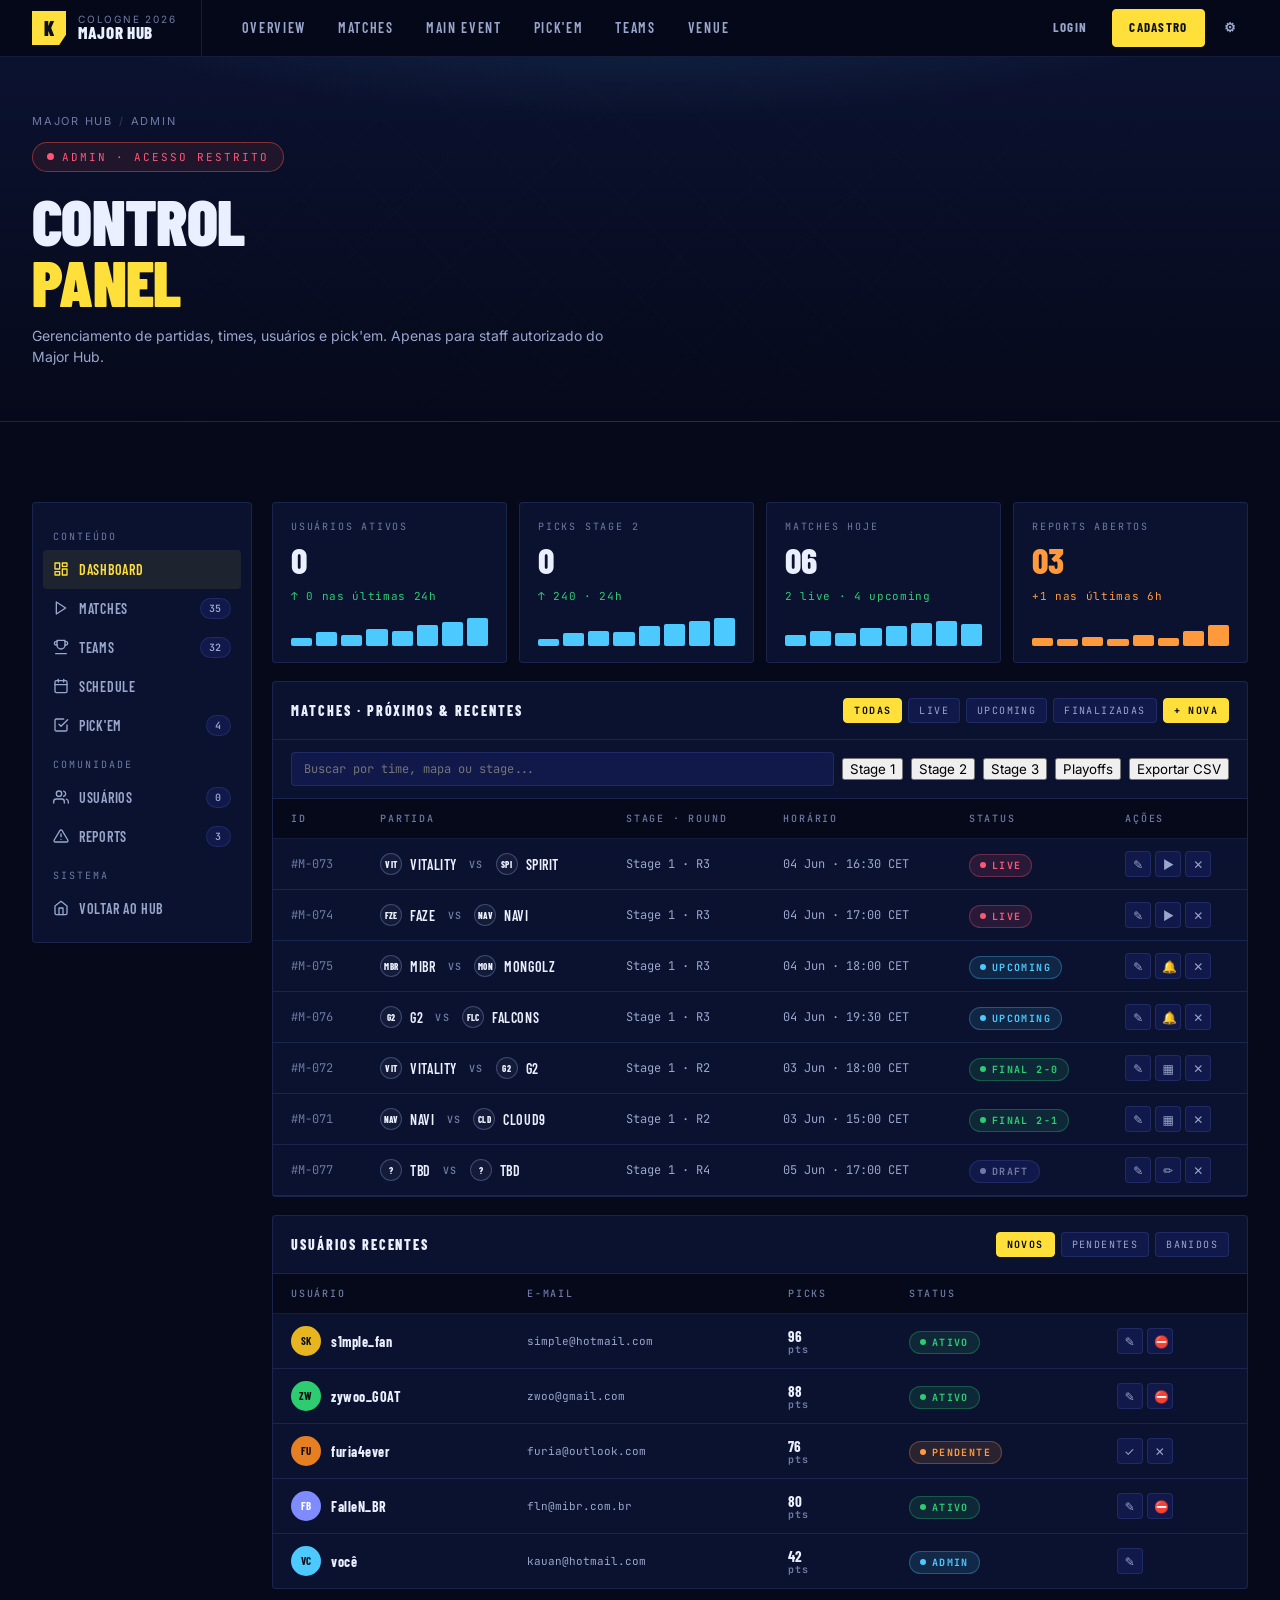
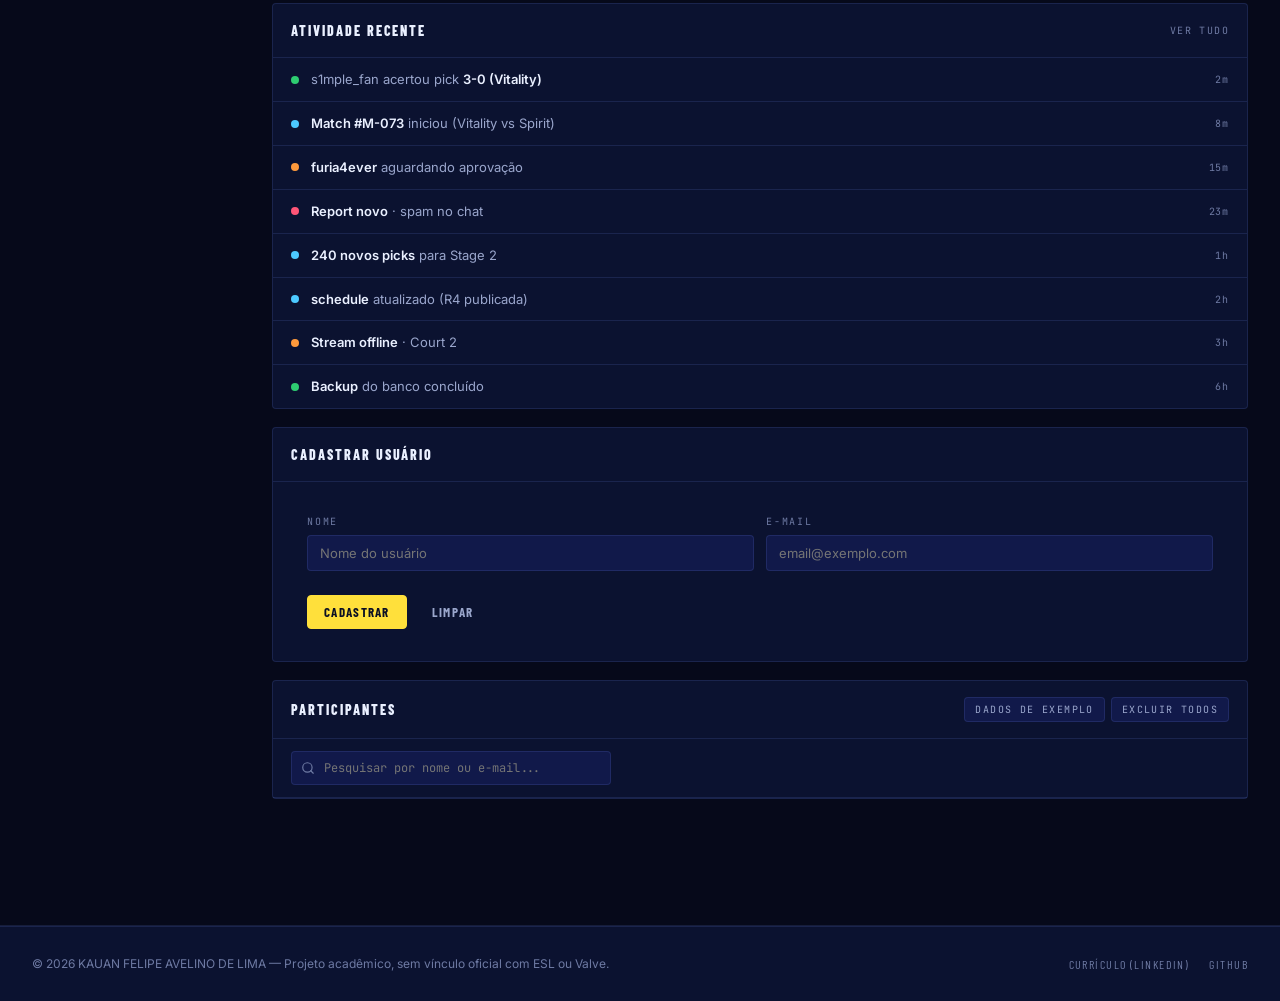
==== commit 17761323: "feat(admin): adiciona cards de usuários recentes e atividade recente - expande tabela de matches de " ====
--- a/admin.html
+++ b/admin.html
@@ -242,6 +242,24 @@
       background: var(--bg-2);
       border: 1px solid var(--line);
     }
+    .status-pill.upcoming::before,
+    .status-pill.final::before,
+    .status-pill.draft::before {
+      content: ''; width: 6px; height: 6px; border-radius: 50%;
+    }
+    .status-pill.upcoming::before { background: var(--accent-2); }
+    .status-pill.final {
+      color: var(--win);
+      background: rgba(46,204,113,0.12);
+      border: 1px solid rgba(46,204,113,0.3);
+    }
+    .status-pill.final::before { background: var(--win); }
+    .status-pill.draft {
+      color: var(--ink-mute);
+      background: var(--bg-2);
+      border: 1px solid var(--line);
+    }
+    .status-pill.draft::before { background: var(--ink-mute); }
     .actions {
       display: inline-flex; gap: 4px;
     }
@@ -256,6 +274,133 @@
       font-size: 12px;
     }
     .actions button:hover { color: var(--accent); border-color: var(--line-strong); }
+
+    /* Dashboard bottom grid (Usuários Recentes + Atividade Recente) */
+    .dash-bottom {
+      display: grid; grid-template-columns: 1.55fr 1fr;
+      gap: 14px; margin-bottom: 18px;
+      align-items: start;
+    }
+    .dash-bottom .panel { margin-bottom: 0; }
+    .panel-head .text-link {
+      margin-left: auto;
+      font-family: 'JetBrains Mono', monospace; font-size: 10px;
+      letter-spacing: 0.14em; text-transform: uppercase;
+      color: var(--ink-mute);
+      text-decoration: none;
+    }
+    .panel-head .text-link:hover { color: var(--accent); }
+
+    /* Usuários Recentes table */
+    table.recent-users {
+      width: 100%; border-collapse: collapse;
+    }
+    table.recent-users th,
+    table.recent-users td {
+      padding: 12px 18px;
+      text-align: left;
+      border-bottom: 1px solid var(--line);
+      vertical-align: middle;
+    }
+    table.recent-users th {
+      font-family: 'JetBrains Mono', monospace; font-size: 10px;
+      letter-spacing: 0.18em; text-transform: uppercase;
+      color: var(--ink-mute);
+      font-weight: 500;
+      background: var(--bg-0);
+    }
+    table.recent-users tbody tr:last-child td { border-bottom: 0; }
+    .user-cell { display: flex; align-items: center; gap: 10px; }
+    .avatar {
+      width: 30px; height: 30px; border-radius: 50%;
+      display: grid; place-items: center;
+      font-family: 'Barlow Condensed', sans-serif; font-weight: 700;
+      font-size: 11px; letter-spacing: 0.04em;
+      color: #0e0e12;
+      flex-shrink: 0;
+    }
+    .avatar.amber  { background: #e6b520; }
+    .avatar.green  { background: #2ecc71; }
+    .avatar.orange { background: #e67e22; }
+    .avatar.blue   { background: #4cc9ff; }
+    .avatar.violet { background: #7f8cff; color: #fff; }
+    .user-name {
+      font-family: 'Barlow Condensed', sans-serif; font-weight: 700;
+      font-size: 14px; letter-spacing: 0.04em;
+      color: var(--ink);
+    }
+    table.recent-users .email-cell {
+      font-family: 'JetBrains Mono', monospace; font-size: 11px;
+      color: var(--ink-dim);
+    }
+    .picks-cell {
+      font-family: 'Barlow Condensed', sans-serif; font-weight: 700;
+      font-size: 15px; line-height: 1.1; color: var(--ink);
+    }
+    .picks-cell .unit {
+      display: block;
+      font-family: 'JetBrains Mono', monospace;
+      font-size: 10px; color: var(--ink-mute);
+      letter-spacing: 0.08em;
+    }
+    .status-pill.active-status {
+      color: var(--win);
+      background: rgba(46,204,113,0.12);
+      border: 1px solid rgba(46,204,113,0.3);
+    }
+    .status-pill.active-status::before {
+      content: ''; width: 6px; height: 6px; border-radius: 50%; background: var(--win);
+    }
+    .status-pill.pending-status {
+      color: var(--warn);
+      background: rgba(255,154,60,0.12);
+      border: 1px solid rgba(255,154,60,0.3);
+    }
+    .status-pill.pending-status::before {
+      content: ''; width: 6px; height: 6px; border-radius: 50%; background: var(--warn);
+    }
+    .status-pill.admin-status {
+      color: var(--accent-2);
+      background: rgba(76,201,255,0.12);
+      border: 1px solid rgba(76,201,255,0.3);
+    }
+    .status-pill.admin-status::before {
+      content: ''; width: 6px; height: 6px; border-radius: 50%; background: var(--accent-2);
+    }
+
+    /* Atividade Recente */
+    .activity-list { list-style: none; padding: 0; margin: 0; }
+    .activity-item {
+      display: flex; align-items: center; gap: 12px;
+      padding: 12px 18px;
+      border-bottom: 1px solid var(--line);
+    }
+    .activity-item:last-child { border-bottom: 0; }
+    .activity-dot {
+      width: 8px; height: 8px; border-radius: 50%;
+      flex-shrink: 0;
+    }
+    .activity-dot.green  { background: var(--win); }
+    .activity-dot.blue   { background: var(--accent-2); }
+    .activity-dot.orange { background: var(--warn); }
+    .activity-dot.pink   { background: var(--loss); }
+    .activity-text {
+      flex: 1;
+      font-family: 'Inter', sans-serif;
+      font-size: 13px; color: var(--ink-dim);
+      line-height: 1.45;
+    }
+    .activity-text strong { color: var(--ink); font-weight: 600; }
+    .activity-time {
+      font-family: 'JetBrains Mono', monospace;
+      font-size: 10px; color: var(--ink-mute);
+      letter-spacing: 0.08em;
+      flex-shrink: 0;
+    }
+
+    @media (max-width: 1280px) {
+      .dash-bottom { grid-template-columns: 1fr; }
+    }
 
     /* Cadastro/usuarios form */
     .form-row {
@@ -457,32 +602,222 @@
                   <td class="id">#M-074</td>
                   <td>
                     <div class="match-cell">
-                      <div class="team-logo" aria-hidden="true">FUR</div>FURIA
+                      <div class="team-logo" aria-hidden="true">FZE</div>FaZe
                       <span class="vs">vs</span>
                       <div class="team-logo" aria-hidden="true">NAV</div>NAVI
                     </div>
                   </td>
                   <td class="stage">Stage 1 · R3</td>
-                  <td class="hora">04 Jun · 19:00 CET</td>
+                  <td class="hora">04 Jun · 17:00 CET</td>
+                  <td><span class="status-pill live">Live</span></td>
+                  <td><div class="actions"><button title="Editar">✎</button><button title="Acompanhar">▶</button><button title="Cancelar">✕</button></div></td>
+                </tr>
+                <tr>
+                  <td class="id">#M-075</td>
+                  <td>
+                    <div class="match-cell">
+                      <div class="team-logo" aria-hidden="true">MBR</div>MIBR
+                      <span class="vs">vs</span>
+                      <div class="team-logo" aria-hidden="true">MON</div>MongolZ
+                    </div>
+                  </td>
+                  <td class="stage">Stage 1 · R3</td>
+                  <td class="hora">04 Jun · 18:00 CET</td>
                   <td><span class="status-pill upcoming">Upcoming</span></td>
-                  <td><div class="actions"><button title="Editar">✎</button><button title="Acompanhar">▶</button><button title="Cancelar">✕</button></div></td>
+                  <td><div class="actions"><button title="Editar">✎</button><button title="Notificar">🔔</button><button title="Cancelar">✕</button></div></td>
+                </tr>
+                <tr>
+                  <td class="id">#M-076</td>
+                  <td>
+                    <div class="match-cell">
+                      <div class="team-logo" aria-hidden="true">G2</div>G2
+                      <span class="vs">vs</span>
+                      <div class="team-logo" aria-hidden="true">FLC</div>Falcons
+                    </div>
+                  </td>
+                  <td class="stage">Stage 1 · R3</td>
+                  <td class="hora">04 Jun · 19:30 CET</td>
+                  <td><span class="status-pill upcoming">Upcoming</span></td>
+                  <td><div class="actions"><button title="Editar">✎</button><button title="Notificar">🔔</button><button title="Cancelar">✕</button></div></td>
                 </tr>
                 <tr>
                   <td class="id">#M-072</td>
                   <td>
                     <div class="match-cell">
-                      <div class="team-logo" aria-hidden="true">MBR</div>MIBR
+                      <div class="team-logo" aria-hidden="true">VIT</div>Vitality
                       <span class="vs">vs</span>
-                      <div class="team-logo" aria-hidden="true">MGZ</div>The MongolZ
+                      <div class="team-logo" aria-hidden="true">G2</div>G2
                     </div>
                   </td>
                   <td class="stage">Stage 1 · R2</td>
-                  <td class="hora">03 Jun · 21:30 CET</td>
-                  <td><span class="status-pill finished">Finalizada</span></td>
-                  <td><div class="actions"><button title="Editar">✎</button><button title="Acompanhar">▶</button><button title="Cancelar">✕</button></div></td>
+                  <td class="hora">03 Jun · 18:00 CET</td>
+                  <td><span class="status-pill final">Final 2-0</span></td>
+                  <td><div class="actions"><button title="Editar">✎</button><button title="Placar">▦</button><button title="Cancelar">✕</button></div></td>
+                </tr>
+                <tr>
+                  <td class="id">#M-071</td>
+                  <td>
+                    <div class="match-cell">
+                      <div class="team-logo" aria-hidden="true">NAV</div>NAVI
+                      <span class="vs">vs</span>
+                      <div class="team-logo" aria-hidden="true">CLD</div>Cloud9
+                    </div>
+                  </td>
+                  <td class="stage">Stage 1 · R2</td>
+                  <td class="hora">03 Jun · 15:00 CET</td>
+                  <td><span class="status-pill final">Final 2-1</span></td>
+                  <td><div class="actions"><button title="Editar">✎</button><button title="Placar">▦</button><button title="Cancelar">✕</button></div></td>
+                </tr>
+                <tr>
+                  <td class="id">#M-077</td>
+                  <td>
+                    <div class="match-cell">
+                      <div class="team-logo" aria-hidden="true">?</div>TBD
+                      <span class="vs">vs</span>
+                      <div class="team-logo" aria-hidden="true">?</div>TBD
+                    </div>
+                  </td>
+                  <td class="stage">Stage 1 · R4</td>
+                  <td class="hora">05 Jun · 17:00 CET</td>
+                  <td><span class="status-pill draft">Draft</span></td>
+                  <td><div class="actions"><button title="Editar">✎</button><button title="Rascunho">✏</button><button title="Cancelar">✕</button></div></td>
                 </tr>
               </tbody>
             </table>
+          </div>
+
+          <!-- Dashboard bottom: Usuários Recentes + Atividade Recente -->
+          <div class="dash-bottom">
+
+            <div class="panel">
+              <div class="panel-head">
+                <h2>Usuários Recentes</h2>
+                <div class="pills">
+                  <button type="button" class="pill active">Novos</button>
+                  <button type="button" class="pill">Pendentes</button>
+                  <button type="button" class="pill">Banidos</button>
+                </div>
+              </div>
+              <table class="recent-users">
+                <thead>
+                  <tr>
+                    <th>Usuário</th><th>E-mail</th><th>Picks</th><th>Status</th><th></th>
+                  </tr>
+                </thead>
+                <tbody>
+                  <tr>
+                    <td>
+                      <div class="user-cell">
+                        <div class="avatar amber" aria-hidden="true">SK</div>
+                        <span class="user-name">s1mple_fan</span>
+                      </div>
+                    </td>
+                    <td class="email-cell">simple@hotmail.com</td>
+                    <td><div class="picks-cell">96<span class="unit">pts</span></div></td>
+                    <td><span class="status-pill active-status">Ativo</span></td>
+                    <td><div class="actions"><button title="Editar">✎</button><button title="Banir">⛔</button></div></td>
+                  </tr>
+                  <tr>
+                    <td>
+                      <div class="user-cell">
+                        <div class="avatar green" aria-hidden="true">ZW</div>
+                        <span class="user-name">zywoo_GOAT</span>
+                      </div>
+                    </td>
+                    <td class="email-cell">zwoo@gmail.com</td>
+                    <td><div class="picks-cell">88<span class="unit">pts</span></div></td>
+                    <td><span class="status-pill active-status">Ativo</span></td>
+                    <td><div class="actions"><button title="Editar">✎</button><button title="Banir">⛔</button></div></td>
+                  </tr>
+                  <tr>
+                    <td>
+                      <div class="user-cell">
+                        <div class="avatar orange" aria-hidden="true">FU</div>
+                        <span class="user-name">furia4ever</span>
+                      </div>
+                    </td>
+                    <td class="email-cell">furia@outlook.com</td>
+                    <td><div class="picks-cell">76<span class="unit">pts</span></div></td>
+                    <td><span class="status-pill pending-status">Pendente</span></td>
+                    <td><div class="actions"><button title="Aprovar">✓</button><button title="Recusar">✕</button></div></td>
+                  </tr>
+                  <tr>
+                    <td>
+                      <div class="user-cell">
+                        <div class="avatar violet" aria-hidden="true">FB</div>
+                        <span class="user-name">FalleN_BR</span>
+                      </div>
+                    </td>
+                    <td class="email-cell">fln@mibr.com.br</td>
+                    <td><div class="picks-cell">80<span class="unit">pts</span></div></td>
+                    <td><span class="status-pill active-status">Ativo</span></td>
+                    <td><div class="actions"><button title="Editar">✎</button><button title="Banir">⛔</button></div></td>
+                  </tr>
+                  <tr>
+                    <td>
+                      <div class="user-cell">
+                        <div class="avatar blue" aria-hidden="true">VC</div>
+                        <span class="user-name">você</span>
+                      </div>
+                    </td>
+                    <td class="email-cell">kauan@hotmail.com</td>
+                    <td><div class="picks-cell">42<span class="unit">pts</span></div></td>
+                    <td><span class="status-pill admin-status">Admin</span></td>
+                    <td><div class="actions"><button title="Editar">✎</button></div></td>
+                  </tr>
+                </tbody>
+              </table>
+            </div>
+
+            <div class="panel">
+              <div class="panel-head">
+                <h2>Atividade Recente</h2>
+                <a href="#" class="text-link">Ver tudo</a>
+              </div>
+              <ul class="activity-list">
+                <li class="activity-item">
+                  <span class="activity-dot green" aria-hidden="true"></span>
+                  <span class="activity-text">s1mple_fan acertou pick <strong>3-0 (Vitality)</strong></span>
+                  <span class="activity-time">2m</span>
+                </li>
+                <li class="activity-item">
+                  <span class="activity-dot blue" aria-hidden="true"></span>
+                  <span class="activity-text"><strong>Match #M-073</strong> iniciou (Vitality vs Spirit)</span>
+                  <span class="activity-time">8m</span>
+                </li>
+                <li class="activity-item">
+                  <span class="activity-dot orange" aria-hidden="true"></span>
+                  <span class="activity-text"><strong>furia4ever</strong> aguardando aprovação</span>
+                  <span class="activity-time">15m</span>
+                </li>
+                <li class="activity-item">
+                  <span class="activity-dot pink" aria-hidden="true"></span>
+                  <span class="activity-text"><strong>Report novo</strong> · spam no chat</span>
+                  <span class="activity-time">23m</span>
+                </li>
+                <li class="activity-item">
+                  <span class="activity-dot blue" aria-hidden="true"></span>
+                  <span class="activity-text"><strong>240 novos picks</strong> para Stage 2</span>
+                  <span class="activity-time">1h</span>
+                </li>
+                <li class="activity-item">
+                  <span class="activity-dot blue" aria-hidden="true"></span>
+                  <span class="activity-text"><strong>schedule</strong> atualizado (R4 publicada)</span>
+                  <span class="activity-time">2h</span>
+                </li>
+                <li class="activity-item">
+                  <span class="activity-dot orange" aria-hidden="true"></span>
+                  <span class="activity-text"><strong>Stream offline</strong> · Court 2</span>
+                  <span class="activity-time">3h</span>
+                </li>
+                <li class="activity-item">
+                  <span class="activity-dot green" aria-hidden="true"></span>
+                  <span class="activity-text"><strong>Backup</strong> do banco concluído</span>
+                  <span class="activity-time">6h</span>
+                </li>
+              </ul>
+            </div>
+
           </div>
 
           <!-- Cadastro rápido -->
@@ -534,8 +869,8 @@
   </main>
 
   <div id="site-foot"></div>
-  <script src="js/site.js"></script>
-  <script src="js/admin.js"></script>
-  <script src="js/auth.js"></script>
+  <script src="js/site.js?v=2"></script>
+  <script src="js/admin.js?v=2"></script>
+  <script src="js/auth.js?v=2"></script>
 </body>
 </html>
--- a/css/style.css
+++ b/css/style.css
@@ -295,7 +295,7 @@
   flex-shrink: 0;
   overflow: hidden;
 }
-.team-logo img { width: 100%; height: 100%; object-fit: contain; }
+.team-logo img { max-width: 75%; max-height: 75%; width: auto; height: auto; object-fit: contain; }
 .team-logo.lg { width: 52px; height: 52px; font-size: 17px; }
 .team-logo.xl { width: 80px; height: 80px; font-size: 24px; }
 .team-logo.sm { width: 22px; height: 22px; font-size: 9px; }
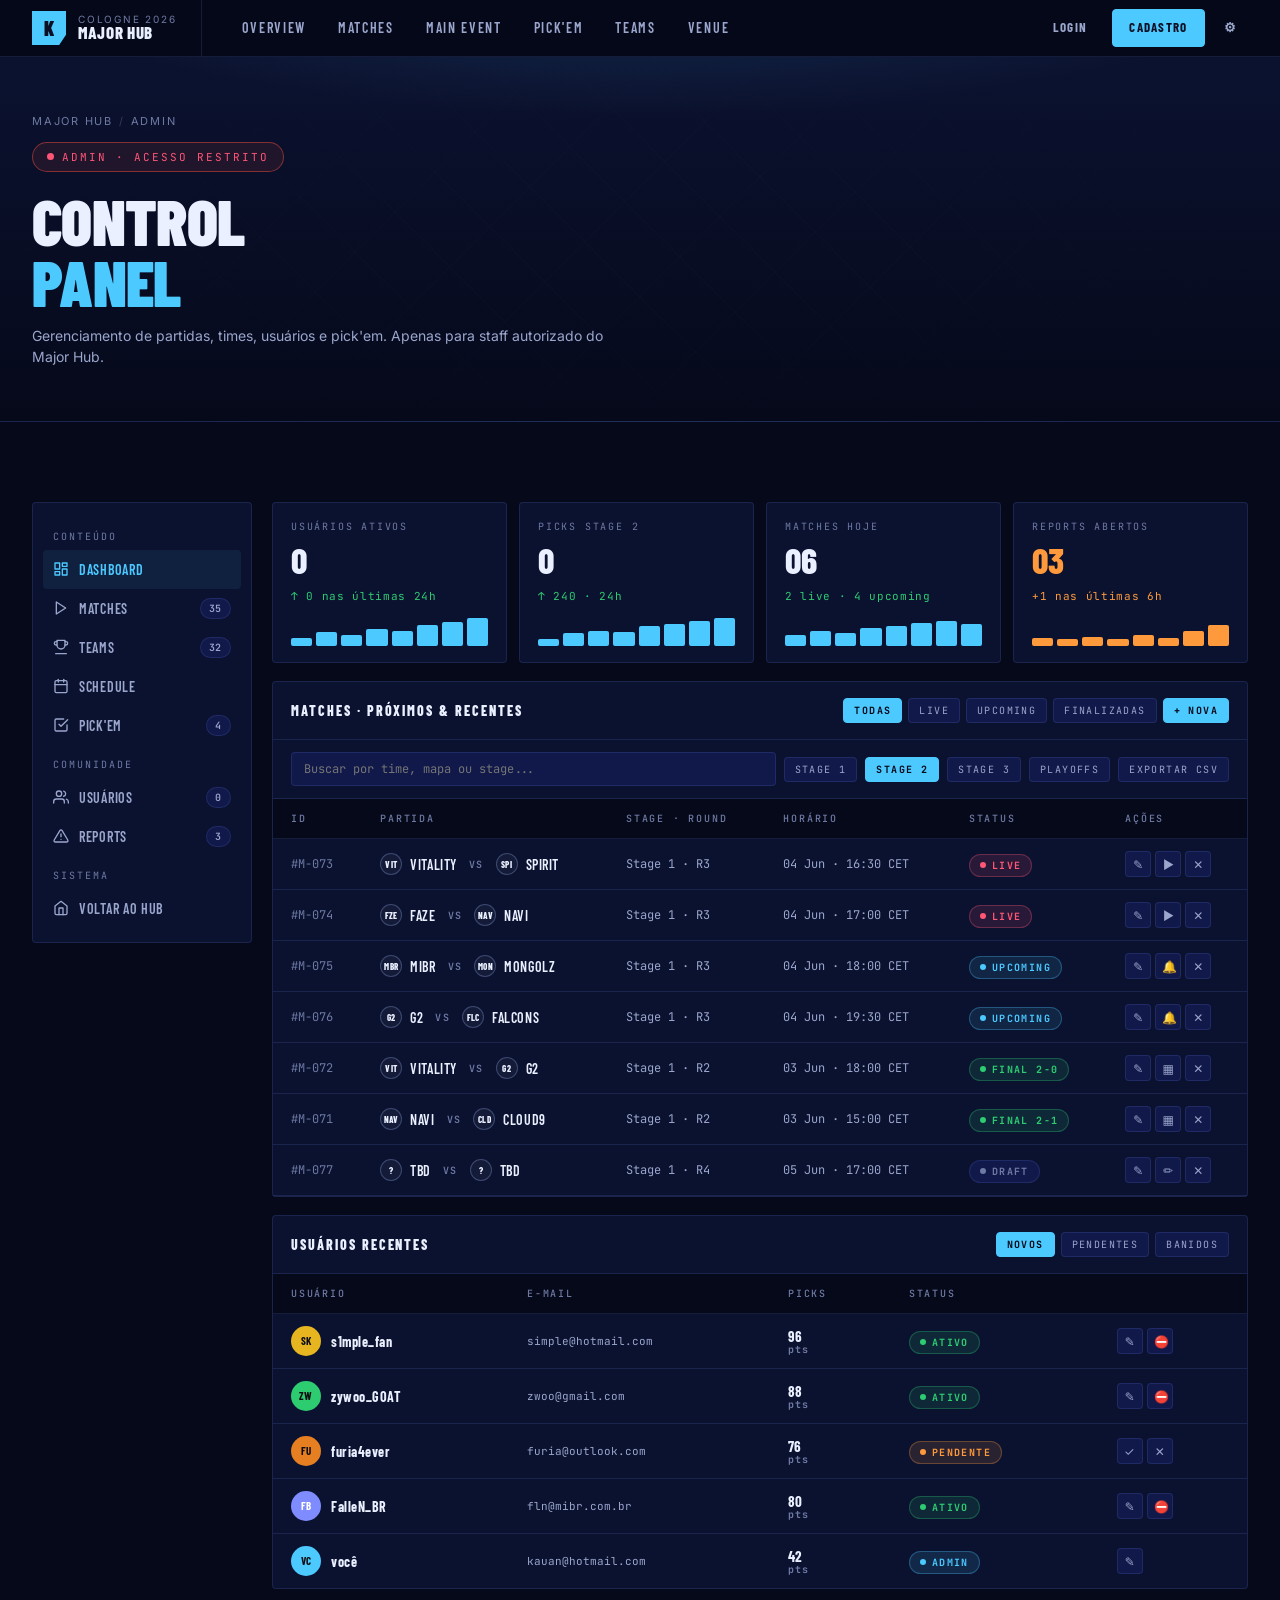
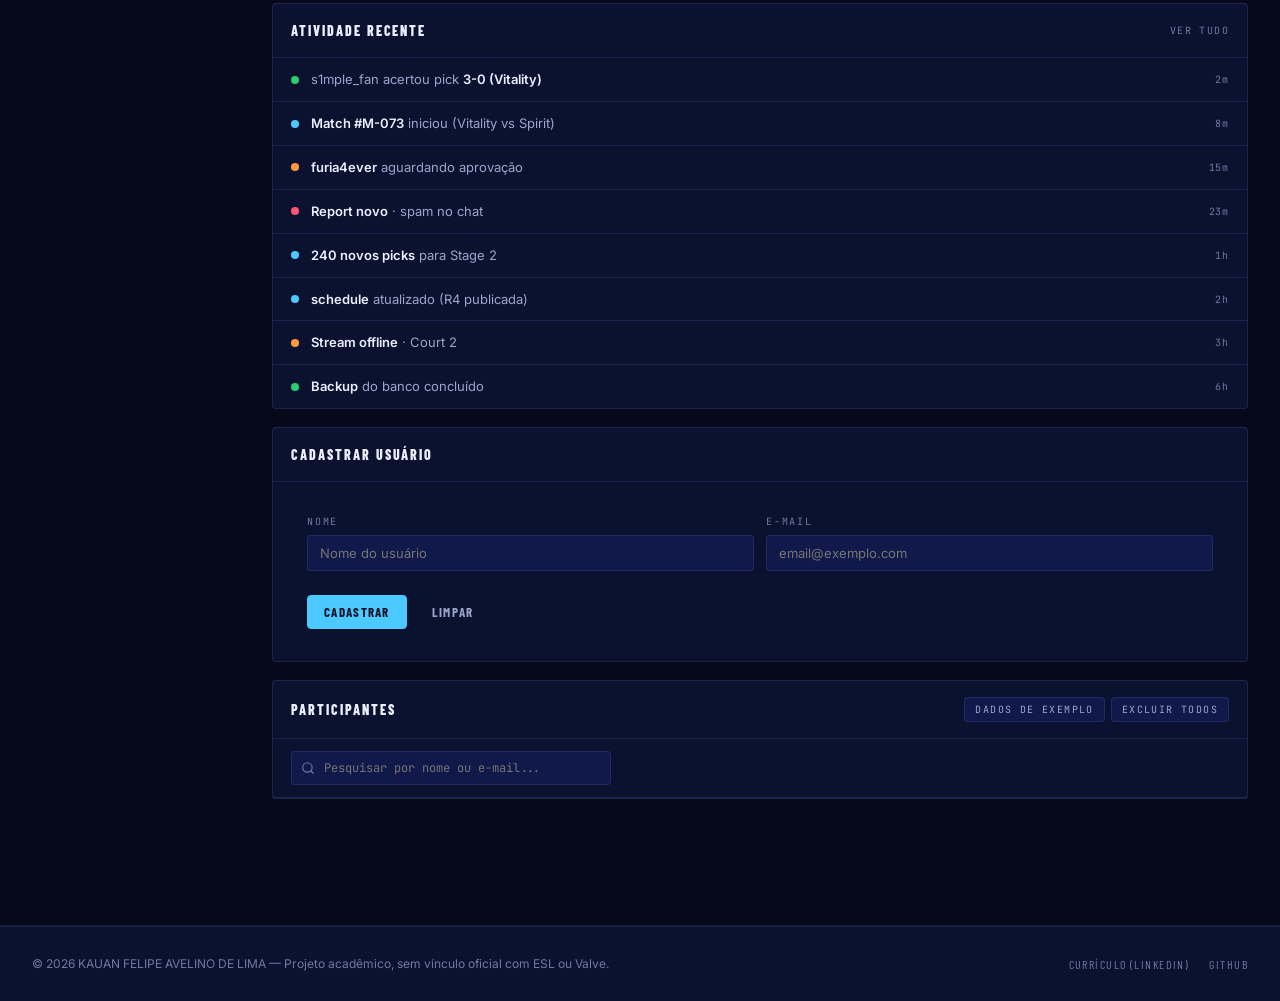
==== commit 6e30160a: "style: troca accent amarelo por azul claro e arruma pills da toolbar - --accent: #ffe03b → #4cc9ff (" ====
--- a/admin.html
+++ b/admin.html
@@ -59,7 +59,7 @@
     }
     .admin-nav-item:hover { background: var(--bg-2); color: var(--ink); }
     .admin-nav-item.active {
-      background: rgba(255,224,59,0.08);
+      background: rgba(76, 201, 255,0.08);
       color: var(--accent);
     }
     .admin-nav-item .badge {
@@ -138,7 +138,8 @@
       margin: 0;
     }
     .panel-head .pills { margin-left: auto; display: flex; gap: 6px; flex-wrap: wrap; }
-    .panel-head .pill {
+    .panel-head .pill,
+    .matches-toolbar .pill {
       padding: 5px 10px;
       background: var(--bg-2); border: 1px solid var(--line);
       border-radius: 4px;
@@ -147,14 +148,18 @@
       color: var(--ink-dim);
       cursor: pointer;
     }
-    .panel-head .pill.active {
+    .panel-head .pill.active,
+    .matches-toolbar .pill.active {
       background: var(--accent); color: var(--bg-0);
       border-color: var(--accent); font-weight: 700;
     }
-    .panel-head .pill.primary {
+    .panel-head .pill.primary,
+    .matches-toolbar .pill.primary {
       background: var(--accent); color: var(--bg-0);
       border-color: var(--accent); font-weight: 700;
     }
+    .panel-head .pill:hover,
+    .matches-toolbar .pill:hover { color: var(--ink); border-color: var(--line-strong); }
     .panel-body { padding: 16px 18px; }
 
     .matches-toolbar {
--- a/css/style.css
+++ b/css/style.css
@@ -13,7 +13,7 @@
   --ink: #eaf0ff;
   --ink-dim: #9aa6cc;
   --ink-mute: #6e7aa3;
-  --accent: #ffe03b;
+  --accent: #4cc9ff;
   --accent-ink: #0a0f24;
   --accent-2: #4cc9ff;
   --win: #2ecc71;
@@ -86,7 +86,7 @@
   white-space: nowrap;
 }
 .nav-link:hover { color: var(--ink); }
-.nav-link.active { color: var(--accent); border-bottom-color: var(--accent); background: linear-gradient(to top, rgba(255,224,59,0.08), transparent); }
+.nav-link.active { color: var(--accent); border-bottom-color: var(--accent); background: linear-gradient(to top, rgba(76, 201, 255,0.08), transparent); }
 
 .nav-cta { display: flex; align-items: center; gap: 8px; flex-shrink: 0; }
 .nav-user {
@@ -137,7 +137,7 @@
   border-bottom: 1px solid var(--line);
   transition: color .12s, background .12s;
 }
-.nav-drawer .nd-link.active { color: var(--accent); background: rgba(255,224,59,0.06); }
+.nav-drawer .nd-link.active { color: var(--accent); background: rgba(76, 201, 255,0.06); }
 .nav-drawer-cta {
   display: flex; gap: 8px;
   padding: 14px 20px 18px;
@@ -550,7 +550,7 @@
   border-bottom: 1px solid var(--line);
   background:
     radial-gradient(ellipse 80% 60% at 50% -10%, rgba(76, 201, 255, 0.18), transparent 60%),
-    radial-gradient(ellipse 60% 50% at 50% 100%, rgba(255, 224, 59, 0.08), transparent 60%),
+    radial-gradient(ellipse 60% 50% at 50% 100%, rgba(76, 201, 255, 0.08), transparent 60%),
     linear-gradient(180deg, var(--bg-1) 0%, var(--bg-0) 100%);
 }
 .hero-poly {
@@ -700,7 +700,7 @@
 .about-card:hover::after { opacity: 1; }
 .about-icon {
   width: 36px; height: 36px;
-  background: rgba(255, 224, 59, 0.1); color: var(--accent);
+  background: rgba(76, 201, 255, 0.1); color: var(--accent);
   display: grid; place-items: center; margin-bottom: 16px;
   clip-path: polygon(0 0, 100% 0, 100% 75%, 75% 100%, 0 100%);
 }
@@ -881,7 +881,7 @@
   padding: 22px 16px;
   text-align: center;
   display: flex; flex-direction: column; align-items: center; gap: 10px;
-  box-shadow: 0 0 24px rgba(255, 224, 59, 0.18);
+  box-shadow: 0 0 24px rgba(76, 201, 255, 0.18);
 }
 .champion-card .trophy { font-size: 36px; color: var(--accent); }
 .champion-card .ch-name {
@@ -926,7 +926,7 @@
 }
 .stage-badge.s1 { color: var(--warn);    background: rgba(255,154,60,0.1);   border: 1px solid rgba(255,154,60,0.25); }
 .stage-badge.s2 { color: var(--accent-2);background: rgba(76,201,255,0.1);   border: 1px solid rgba(76,201,255,0.25); }
-.stage-badge.s3 { color: var(--accent);  background: rgba(255,224,59,0.1);   border: 1px solid rgba(255,224,59,0.25); }
+.stage-badge.s3 { color: var(--accent);  background: rgba(76, 201, 255,0.1);   border: 1px solid rgba(76, 201, 255,0.25); }
 .stage-badge.po { color: var(--win);     background: rgba(46,204,113,0.1);   border: 1px solid rgba(46,204,113,0.25); }
 @media (max-width: 768px) {
   .sched-row { grid-template-columns: 1fr; gap: 6px; padding: 10px 12px; }
@@ -948,7 +948,7 @@
   letter-spacing: 0.18em; text-transform: uppercase;
   padding: 3px 8px; border-radius: 3px;
 }
-.tier-badge.legends    { color: var(--accent);   background: rgba(255,224,59,0.1);  border: 1px solid rgba(255,224,59,0.3); }
+.tier-badge.legends    { color: var(--accent);   background: rgba(76, 201, 255,0.1);  border: 1px solid rgba(76, 201, 255,0.3); }
 .tier-badge.challengers{ color: var(--accent-2); background: rgba(76,201,255,0.1);  border: 1px solid rgba(76,201,255,0.3); }
 .tier-badge.contenders { color: var(--warn);     background: rgba(255,154,60,0.1);  border: 1px solid rgba(255,154,60,0.3); }
 .tier-head::after {
@@ -1039,7 +1039,7 @@
   position: absolute; inset: 0;
   background:
     radial-gradient(ellipse 50% 60% at 30% 50%, rgba(76,201,255,0.2), transparent 70%),
-    radial-gradient(ellipse 50% 60% at 70% 50%, rgba(255,224,59,0.15), transparent 70%),
+    radial-gradient(ellipse 50% 60% at 70% 50%, rgba(76, 201, 255,0.15), transparent 70%),
     linear-gradient(180deg, transparent 30%, rgba(6,9,26,0.85) 100%);
   pointer-events: none;
 }
@@ -1151,7 +1151,7 @@
   display: flex; align-items: center; gap: 12px; flex-wrap: wrap;
 }
 .pick-section-head .pts {
-  background: rgba(255, 224, 59, 0.12); color: var(--accent);
+  background: rgba(76, 201, 255, 0.12); color: var(--accent);
   padding: 3px 8px; border-radius: 999px;
   font-size: 11px; letter-spacing: 0.16em; text-transform: uppercase; font-weight: 700;
 }
@@ -1244,7 +1244,7 @@
   border-bottom: 1px solid var(--line);
 }
 .lb-row:last-child { border-bottom: none; }
-.lb-row.me { background: rgba(255,224,59,0.06); }
+.lb-row.me { background: rgba(76, 201, 255,0.06); }
 .lb-row .rank {
   font-family: 'Barlow Condensed', sans-serif; font-weight: 700;
   font-size: 16px; color: var(--ink-mute);
@@ -1331,7 +1331,7 @@
 .admin-link.active {
   color: var(--accent);
   border-left-color: var(--accent);
-  background: rgba(255,224,59,0.06);
+  background: rgba(76, 201, 255,0.06);
 }
 .admin-link .count {
   margin-left: auto;
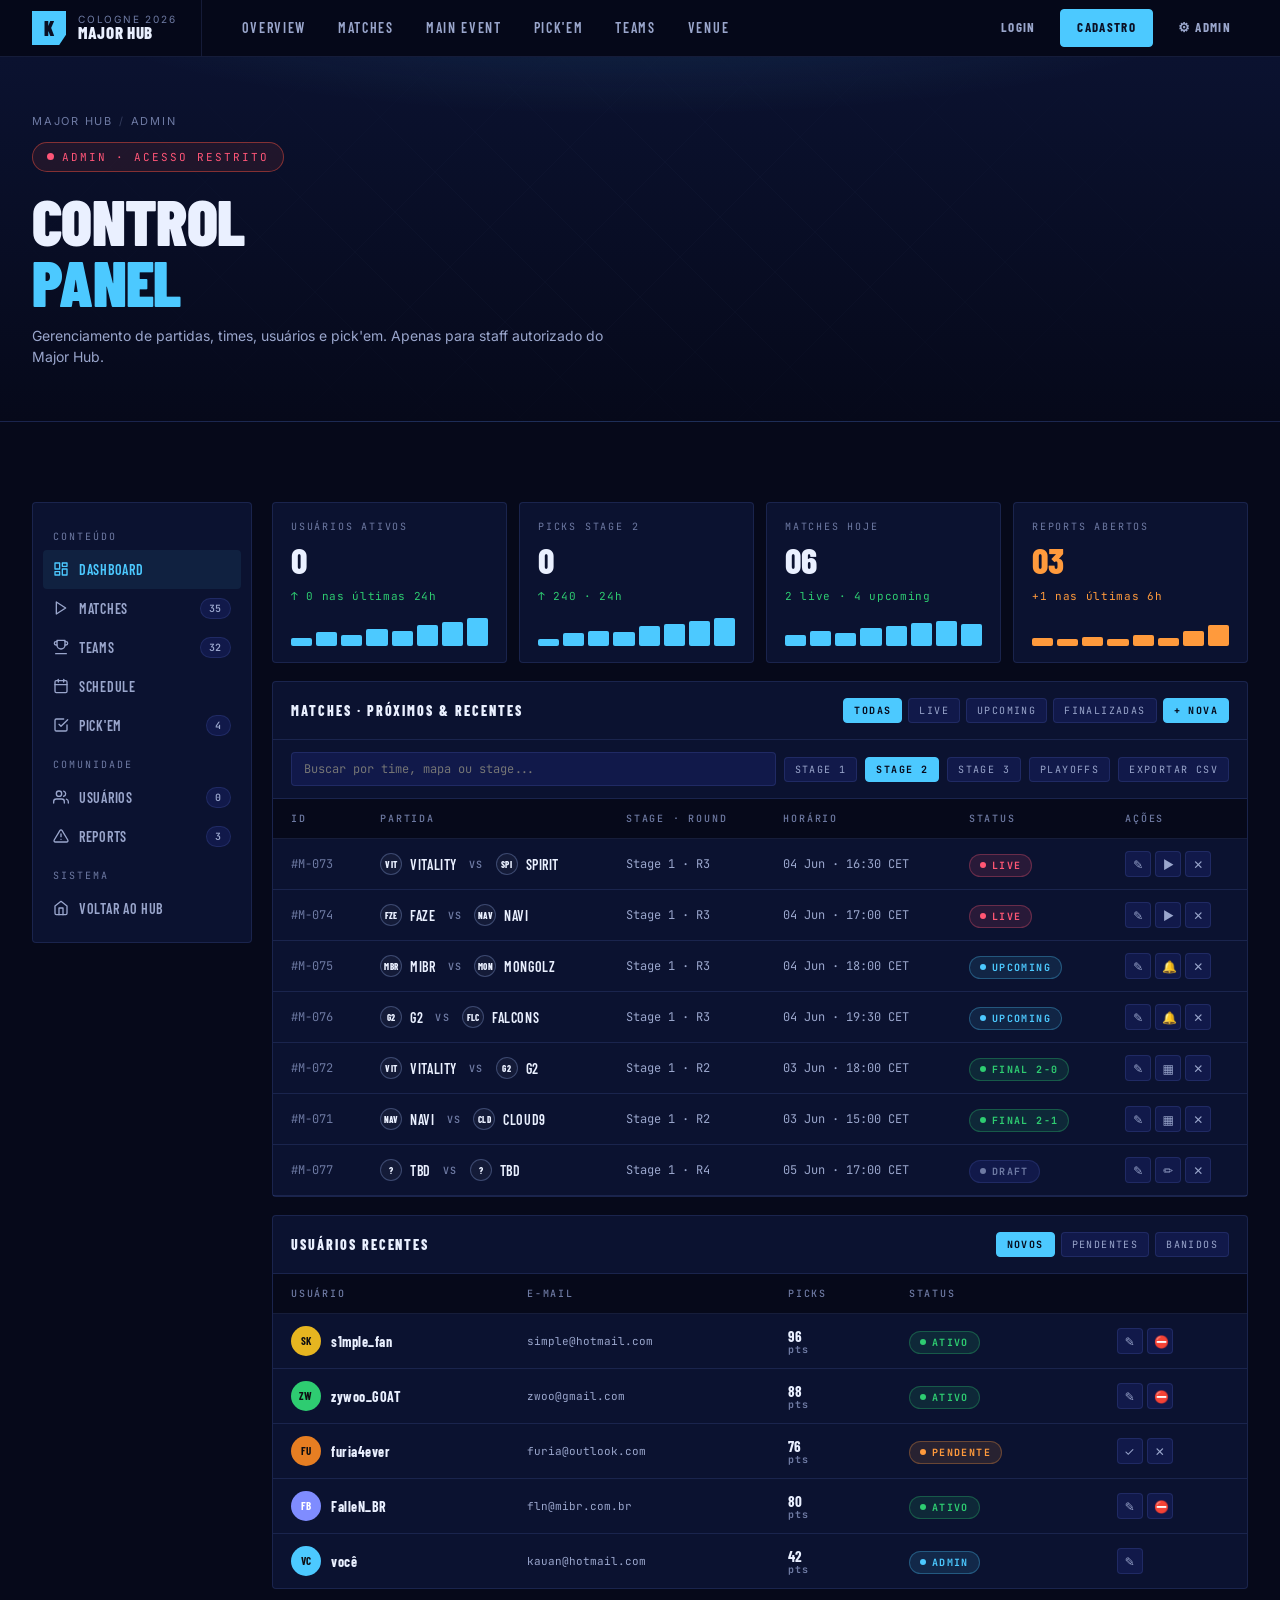
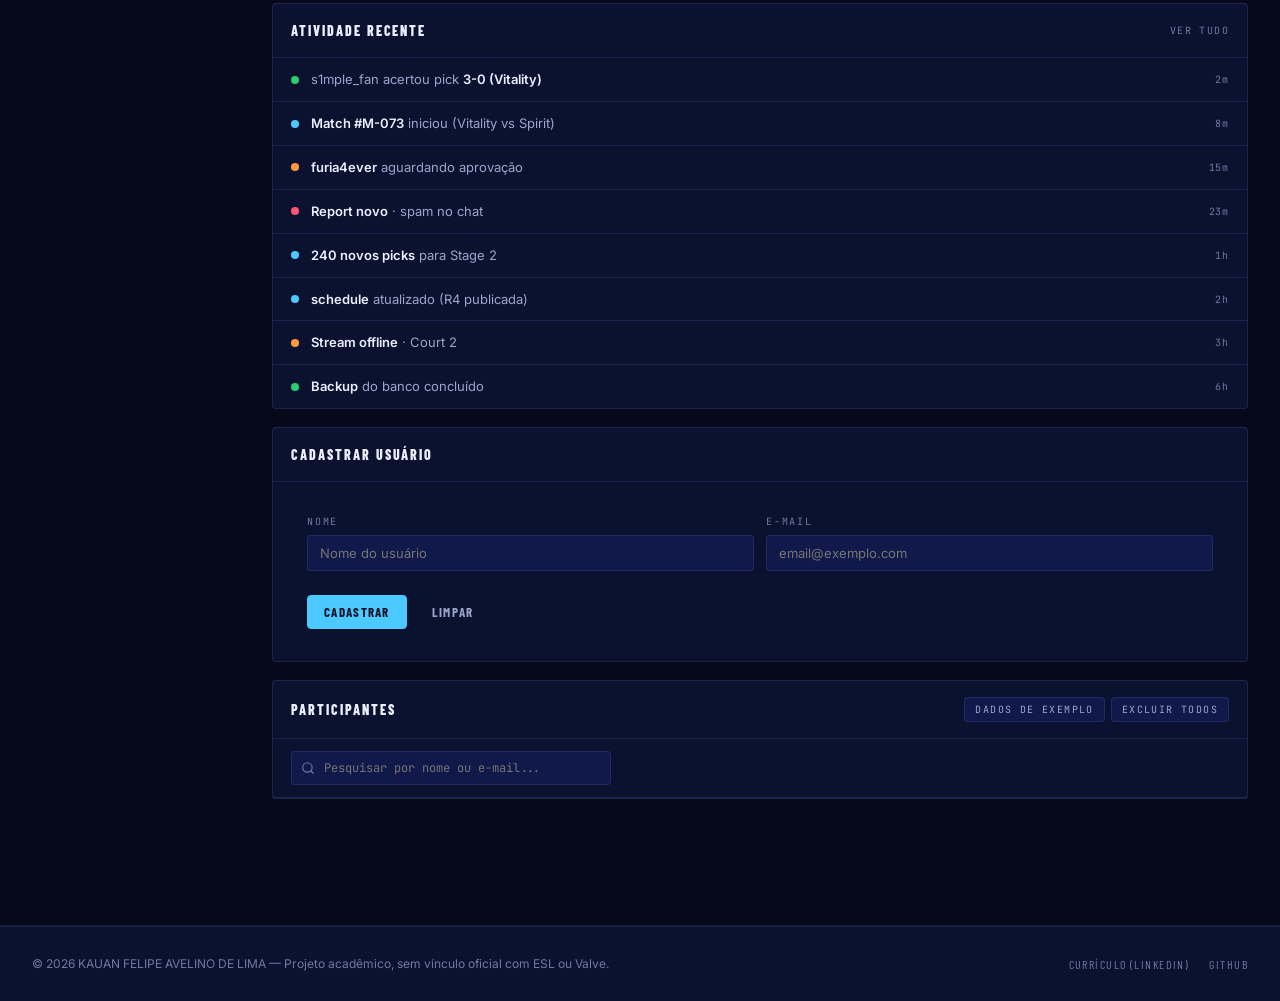
==== commit 589b112d: "fix(semantica/a11y): footer semantico, main/aside no auth, link Admin textual e limpeza do hero - ro" ====
--- a/admin.html
+++ b/admin.html
@@ -6,464 +6,7 @@
   <meta name="description" content="Painel administrativo do Pick'em da comunidade — IEM Cologne Major 2026.">
   <title>Admin — IEM Cologne Major 2026</title>
   <link rel="stylesheet" href="css/style.css">
-  <style>
-    /* ====== ADMIN PAGE ====== */
-    .admin-restrict-badge {
-      display: inline-flex; align-items: center; gap: 8px;
-      padding: 6px 14px;
-      border: 1px solid rgba(231, 76, 60, 0.5);
-      background: rgba(231, 76, 60, 0.1);
-      border-radius: 999px;
-      font-family: 'JetBrains Mono', monospace;
-      font-size: 11px; letter-spacing: 0.18em; text-transform: uppercase;
-      color: var(--loss);
-      margin-bottom: 18px;
-    }
-    .admin-restrict-badge::before {
-      content: ''; width: 7px; height: 7px; border-radius: 50%;
-      background: var(--loss);
-    }
-
-    /* Layout */
-    .admin-layout {
-      display: grid;
-      grid-template-columns: 220px 1fr;
-      gap: 20px;
-      padding: 32px 0 60px;
-    }
-    /* Sidebar */
-    .admin-sidebar {
-      display: flex; flex-direction: column;
-      background: var(--bg-1);
-      border: 1px solid var(--line);
-      border-radius: var(--radius);
-      padding: 14px 10px;
-      position: sticky; top: 16px;
-      align-self: start;
-    }
-    .admin-sidebar-section {
-      font-family: 'JetBrains Mono', monospace;
-      font-size: 10px; letter-spacing: 0.2em; text-transform: uppercase;
-      color: var(--ink-mute);
-      padding: 12px 10px 6px;
-    }
-    .admin-nav-item {
-      display: flex; align-items: center; gap: 10px;
-      padding: 9px 10px;
-      border-radius: var(--radius);
-      font-family: 'Barlow Condensed', sans-serif; font-weight: 600;
-      font-size: 14px; letter-spacing: 0.05em; text-transform: uppercase;
-      color: var(--ink-dim);
-      text-decoration: none;
-      transition: background .15s, color .15s;
-    }
-    .admin-nav-item:hover { background: var(--bg-2); color: var(--ink); }
-    .admin-nav-item.active {
-      background: rgba(76, 201, 255,0.08);
-      color: var(--accent);
-    }
-    .admin-nav-item .badge {
-      margin-left: auto;
-      font-family: 'JetBrains Mono', monospace; font-size: 10px;
-      letter-spacing: 0.06em;
-      background: var(--bg-2);
-      border: 1px solid var(--line);
-      border-radius: 999px;
-      padding: 2px 8px;
-      color: var(--ink-dim);
-    }
-    .admin-nav-item .ico {
-      width: 16px; height: 16px; flex-shrink: 0;
-    }
-
-    .admin-main { min-width: 0; }
-
-    /* KPI row */
-    .kpi-row {
-      display: grid; grid-template-columns: repeat(4, 1fr); gap: 12px;
-      margin-bottom: 18px;
-    }
-    .kpi-card {
-      background: var(--bg-1);
-      border: 1px solid var(--line);
-      border-radius: var(--radius);
-      padding: 16px 18px;
-      display: flex; flex-direction: column; gap: 4px;
-    }
-    .kpi-label {
-      font-family: 'JetBrains Mono', monospace;
-      font-size: 10px; letter-spacing: 0.18em; text-transform: uppercase;
-      color: var(--ink-mute);
-    }
-    .kpi-val {
-      font-family: 'Barlow Condensed', sans-serif; font-weight: 800;
-      font-size: 36px; line-height: 1; color: var(--ink);
-      margin-top: 4px;
-    }
-    .kpi-val.orange { color: var(--warn); }
-    .kpi-delta {
-      font-family: 'JetBrains Mono', monospace;
-      font-size: 11px; color: var(--win);
-      letter-spacing: 0.06em;
-      margin-top: 6px;
-    }
-    .kpi-delta.orange { color: var(--warn); }
-    .kpi-delta.muted  { color: var(--ink-mute); }
-    .kpi-spark {
-      display: flex; align-items: flex-end; gap: 4px;
-      height: 28px; margin-top: 10px;
-    }
-    .kpi-spark span {
-      flex: 1; background: var(--accent-2); border-radius: 2px;
-    }
-    .kpi-spark.orange span { background: var(--warn); }
-    .kpi-spark.gray   span { background: var(--ink-mute); opacity: 0.4; }
-
-    /* Matches panel (cosmetic table) */
-    .panel {
-      background: var(--bg-1);
-      border: 1px solid var(--line);
-      border-radius: var(--radius);
-      margin-bottom: 18px;
-    }
-    .panel-head {
-      display: flex; align-items: center; gap: 10px;
-      padding: 16px 18px;
-      border-bottom: 1px solid var(--line);
-      flex-wrap: wrap;
-    }
-    .panel-head h2 {
-      font-family: 'Barlow Condensed', sans-serif; font-weight: 800;
-      font-size: 14px; letter-spacing: 0.14em; text-transform: uppercase;
-      margin: 0;
-    }
-    .panel-head .pills { margin-left: auto; display: flex; gap: 6px; flex-wrap: wrap; }
-    .panel-head .pill,
-    .matches-toolbar .pill {
-      padding: 5px 10px;
-      background: var(--bg-2); border: 1px solid var(--line);
-      border-radius: 4px;
-      font-family: 'JetBrains Mono', monospace; font-size: 10px;
-      letter-spacing: 0.14em; text-transform: uppercase;
-      color: var(--ink-dim);
-      cursor: pointer;
-    }
-    .panel-head .pill.active,
-    .matches-toolbar .pill.active {
-      background: var(--accent); color: var(--bg-0);
-      border-color: var(--accent); font-weight: 700;
-    }
-    .panel-head .pill.primary,
-    .matches-toolbar .pill.primary {
-      background: var(--accent); color: var(--bg-0);
-      border-color: var(--accent); font-weight: 700;
-    }
-    .panel-head .pill:hover,
-    .matches-toolbar .pill:hover { color: var(--ink); border-color: var(--line-strong); }
-    .panel-body { padding: 16px 18px; }
-
-    .matches-toolbar {
-      display: flex; gap: 8px; align-items: center;
-      padding: 12px 18px;
-      border-bottom: 1px solid var(--line);
-      flex-wrap: wrap;
-    }
-    .matches-toolbar input[type=search] {
-      flex: 1; min-width: 200px;
-      padding: 8px 12px;
-      background: var(--bg-2); border: 1px solid var(--line);
-      border-radius: var(--radius);
-      color: var(--ink);
-      font-family: 'JetBrains Mono', monospace; font-size: 12px;
-    }
-    .matches-toolbar .pill { margin: 0; }
-
-    table.matches-table {
-      width: 100%;
-      border-collapse: collapse;
-    }
-    table.matches-table th,
-    table.matches-table td {
-      padding: 12px 18px;
-      text-align: left;
-      border-bottom: 1px solid var(--line);
-      vertical-align: middle;
-    }
-    table.matches-table th {
-      font-family: 'JetBrains Mono', monospace; font-size: 10px;
-      letter-spacing: 0.18em; text-transform: uppercase;
-      color: var(--ink-mute);
-      font-weight: 500;
-      background: var(--bg-0);
-    }
-    table.matches-table td.id {
-      font-family: 'JetBrains Mono', monospace; font-size: 12px;
-      color: var(--ink-mute);
-    }
-    table.matches-table .match-cell {
-      display: flex; align-items: center; gap: 8px;
-      font-family: 'Barlow Condensed', sans-serif; font-weight: 600;
-      font-size: 14px; letter-spacing: 0.04em; text-transform: uppercase;
-    }
-    table.matches-table .match-cell .vs {
-      color: var(--ink-mute);
-      font-family: 'JetBrains Mono', monospace; font-size: 10px;
-      letter-spacing: 0.14em;
-      margin: 0 4px;
-    }
-    table.matches-table .team-logo {
-      width: 22px; height: 22px; font-size: 9px;
-    }
-    table.matches-table td.stage,
-    table.matches-table td.hora {
-      font-family: 'JetBrains Mono', monospace; font-size: 12px;
-      color: var(--ink-dim);
-    }
-    .status-pill {
-      display: inline-flex; align-items: center; gap: 6px;
-      padding: 3px 10px;
-      border-radius: 999px;
-      font-family: 'JetBrains Mono', monospace; font-size: 10px;
-      letter-spacing: 0.14em; text-transform: uppercase;
-      font-weight: 700;
-    }
-    .status-pill.live {
-      color: #ff5774;
-      background: rgba(255, 87, 116, 0.12);
-      border: 1px solid rgba(255, 87, 116, 0.3);
-    }
-    .status-pill.live::before {
-      content: ''; width: 6px; height: 6px; border-radius: 50%;
-      background: #ff5774;
-      animation: blink 1s ease-in-out infinite;
-    }
-    .status-pill.upcoming {
-      color: var(--accent-2);
-      background: rgba(76, 201, 255, 0.1);
-      border: 1px solid rgba(76, 201, 255, 0.3);
-    }
-    .status-pill.finished {
-      color: var(--ink-mute);
-      background: var(--bg-2);
-      border: 1px solid var(--line);
-    }
-    .status-pill.upcoming::before,
-    .status-pill.final::before,
-    .status-pill.draft::before {
-      content: ''; width: 6px; height: 6px; border-radius: 50%;
-    }
-    .status-pill.upcoming::before { background: var(--accent-2); }
-    .status-pill.final {
-      color: var(--win);
-      background: rgba(46,204,113,0.12);
-      border: 1px solid rgba(46,204,113,0.3);
-    }
-    .status-pill.final::before { background: var(--win); }
-    .status-pill.draft {
-      color: var(--ink-mute);
-      background: var(--bg-2);
-      border: 1px solid var(--line);
-    }
-    .status-pill.draft::before { background: var(--ink-mute); }
-    .actions {
-      display: inline-flex; gap: 4px;
-    }
-    .actions button {
-      width: 26px; height: 26px;
-      background: var(--bg-2);
-      border: 1px solid var(--line);
-      border-radius: 4px;
-      color: var(--ink-dim);
-      cursor: pointer;
-      display: grid; place-items: center;
-      font-size: 12px;
-    }
-    .actions button:hover { color: var(--accent); border-color: var(--line-strong); }
-
-    /* Dashboard bottom grid (Usuários Recentes + Atividade Recente) */
-    .dash-bottom {
-      display: grid; grid-template-columns: 1.55fr 1fr;
-      gap: 14px; margin-bottom: 18px;
-      align-items: start;
-    }
-    .dash-bottom .panel { margin-bottom: 0; }
-    .panel-head .text-link {
-      margin-left: auto;
-      font-family: 'JetBrains Mono', monospace; font-size: 10px;
-      letter-spacing: 0.14em; text-transform: uppercase;
-      color: var(--ink-mute);
-      text-decoration: none;
-    }
-    .panel-head .text-link:hover { color: var(--accent); }
-
-    /* Usuários Recentes table */
-    table.recent-users {
-      width: 100%; border-collapse: collapse;
-    }
-    table.recent-users th,
-    table.recent-users td {
-      padding: 12px 18px;
-      text-align: left;
-      border-bottom: 1px solid var(--line);
-      vertical-align: middle;
-    }
-    table.recent-users th {
-      font-family: 'JetBrains Mono', monospace; font-size: 10px;
-      letter-spacing: 0.18em; text-transform: uppercase;
-      color: var(--ink-mute);
-      font-weight: 500;
-      background: var(--bg-0);
-    }
-    table.recent-users tbody tr:last-child td { border-bottom: 0; }
-    .user-cell { display: flex; align-items: center; gap: 10px; }
-    .avatar {
-      width: 30px; height: 30px; border-radius: 50%;
-      display: grid; place-items: center;
-      font-family: 'Barlow Condensed', sans-serif; font-weight: 700;
-      font-size: 11px; letter-spacing: 0.04em;
-      color: #0e0e12;
-      flex-shrink: 0;
-    }
-    .avatar.amber  { background: #e6b520; }
-    .avatar.green  { background: #2ecc71; }
-    .avatar.orange { background: #e67e22; }
-    .avatar.blue   { background: #4cc9ff; }
-    .avatar.violet { background: #7f8cff; color: #fff; }
-    .user-name {
-      font-family: 'Barlow Condensed', sans-serif; font-weight: 700;
-      font-size: 14px; letter-spacing: 0.04em;
-      color: var(--ink);
-    }
-    table.recent-users .email-cell {
-      font-family: 'JetBrains Mono', monospace; font-size: 11px;
-      color: var(--ink-dim);
-    }
-    .picks-cell {
-      font-family: 'Barlow Condensed', sans-serif; font-weight: 700;
-      font-size: 15px; line-height: 1.1; color: var(--ink);
-    }
-    .picks-cell .unit {
-      display: block;
-      font-family: 'JetBrains Mono', monospace;
-      font-size: 10px; color: var(--ink-mute);
-      letter-spacing: 0.08em;
-    }
-    .status-pill.active-status {
-      color: var(--win);
-      background: rgba(46,204,113,0.12);
-      border: 1px solid rgba(46,204,113,0.3);
-    }
-    .status-pill.active-status::before {
-      content: ''; width: 6px; height: 6px; border-radius: 50%; background: var(--win);
-    }
-    .status-pill.pending-status {
-      color: var(--warn);
-      background: rgba(255,154,60,0.12);
-      border: 1px solid rgba(255,154,60,0.3);
-    }
-    .status-pill.pending-status::before {
-      content: ''; width: 6px; height: 6px; border-radius: 50%; background: var(--warn);
-    }
-    .status-pill.admin-status {
-      color: var(--accent-2);
-      background: rgba(76,201,255,0.12);
-      border: 1px solid rgba(76,201,255,0.3);
-    }
-    .status-pill.admin-status::before {
-      content: ''; width: 6px; height: 6px; border-radius: 50%; background: var(--accent-2);
-    }
-
-    /* Atividade Recente */
-    .activity-list { list-style: none; padding: 0; margin: 0; }
-    .activity-item {
-      display: flex; align-items: center; gap: 12px;
-      padding: 12px 18px;
-      border-bottom: 1px solid var(--line);
-    }
-    .activity-item:last-child { border-bottom: 0; }
-    .activity-dot {
-      width: 8px; height: 8px; border-radius: 50%;
-      flex-shrink: 0;
-    }
-    .activity-dot.green  { background: var(--win); }
-    .activity-dot.blue   { background: var(--accent-2); }
-    .activity-dot.orange { background: var(--warn); }
-    .activity-dot.pink   { background: var(--loss); }
-    .activity-text {
-      flex: 1;
-      font-family: 'Inter', sans-serif;
-      font-size: 13px; color: var(--ink-dim);
-      line-height: 1.45;
-    }
-    .activity-text strong { color: var(--ink); font-weight: 600; }
-    .activity-time {
-      font-family: 'JetBrains Mono', monospace;
-      font-size: 10px; color: var(--ink-mute);
-      letter-spacing: 0.08em;
-      flex-shrink: 0;
-    }
-
-    @media (max-width: 1280px) {
-      .dash-bottom { grid-template-columns: 1fr; }
-    }
-
-    /* Cadastro/usuarios form */
-    .form-row {
-      display: grid; grid-template-columns: 1fr 1fr; gap: 12px;
-    }
-    .form-field label {
-      display: block;
-      font-family: 'JetBrains Mono', monospace;
-      font-size: 10px; letter-spacing: 0.18em; text-transform: uppercase;
-      color: var(--ink-mute);
-      margin-bottom: 6px;
-    }
-    .form-field input {
-      width: 100%;
-      padding: 9px 12px;
-      background: var(--bg-2); border: 1px solid var(--line);
-      border-radius: var(--radius);
-      color: var(--ink);
-      font-family: 'Inter', sans-serif; font-size: 13px;
-    }
-    .form-field input:focus { border-color: var(--accent); outline: none; }
-    .form-btn-row {
-      margin-top: 12px;
-      display: flex; gap: 8px;
-    }
-    .list-controls {
-      padding: 12px 18px;
-      border-bottom: 1px solid var(--line);
-    }
-    .search-wrap {
-      position: relative;
-      max-width: 320px;
-    }
-    .search-wrap .search-icon {
-      position: absolute; left: 10px; top: 50%; transform: translateY(-50%);
-      color: var(--ink-mute);
-    }
-    .search-wrap input {
-      width: 100%;
-      padding: 8px 12px 8px 32px;
-      background: var(--bg-2); border: 1px solid var(--line);
-      border-radius: var(--radius);
-      color: var(--ink);
-      font-family: 'JetBrains Mono', monospace; font-size: 12px;
-    }
-    #lista-usuarios { list-style: none; padding: 0; margin: 0; }
-
-    @media (max-width: 1024px) {
-      .admin-layout { grid-template-columns: 1fr; }
-      .admin-sidebar { position: static; flex-direction: row; flex-wrap: wrap; gap: 6px; }
-      .admin-sidebar-section { display: none; }
-      .kpi-row { grid-template-columns: repeat(2, 1fr); }
-    }
-    @media (max-width: 640px) {
-      .kpi-row { grid-template-columns: 1fr; }
-      .form-row { grid-template-columns: 1fr; }
-    }
-  </style>
+  <link rel="stylesheet" href="css/admin.css">
 </head>
 <body data-page="admin">
 
@@ -874,8 +417,8 @@
   </main>
 
   <div id="site-foot"></div>
-  <script src="js/site.js?v=2"></script>
-  <script src="js/admin.js?v=2"></script>
-  <script src="js/auth.js?v=2"></script>
+  <script src="js/site.js?v=3"></script>
+  <script src="js/admin.js?v=3"></script>
+  <script src="js/auth.js?v=3"></script>
 </body>
 </html>
--- a/css/style.css
+++ b/css/style.css
@@ -39,6 +39,16 @@
 .display { font-family: 'Barlow Condensed', sans-serif; font-weight: 800; letter-spacing: 0.01em; text-transform: uppercase; }
 .mono { font-family: 'JetBrains Mono', monospace; }
 
+/* Conteúdo só para leitores de tela (headings de acessibilidade) */
+.visually-hidden {
+  position: absolute;
+  width: 1px; height: 1px;
+  margin: -1px; padding: 0; border: 0;
+  overflow: hidden;
+  clip: rect(0 0 0 0);
+  white-space: nowrap;
+}
+
 /* ========= NAV ========= */
 .nav {
   position: sticky; top: 0; z-index: 30;
@@ -297,6 +307,7 @@
 }
 .team-logo img { max-width: 75%; max-height: 75%; width: auto; height: auto; object-fit: contain; }
 .team-logo.lg { width: 52px; height: 52px; font-size: 17px; }
+.team-card .team-logo { margin: 0 auto; }
 .team-logo.xl { width: 80px; height: 80px; font-size: 24px; }
 .team-logo.sm { width: 22px; height: 22px; font-size: 9px; }
 .team-name {
@@ -471,6 +482,7 @@
   font-family: 'Barlow Condensed', sans-serif;
   text-transform: uppercase; letter-spacing: 0.12em; font-size: 12px;
 }
+.foot p { margin: 0; }
 .foot-links a:hover { color: var(--ink); }
 
 /* ========= RESPONSIVE — TABLET 1024px ========= */
@@ -578,6 +590,14 @@
 .hero-title .accent { color: var(--accent); }
 .hero-sub { margin-top: 18px; font-size: 15px; color: var(--ink-dim); max-width: 560px; }
 
+/* ========= HERO TOP ========= */
+.hero-top {
+  display: flex;
+  align-items: center;
+  gap: 48px;
+}
+.hero-content { min-width: 0; }
+
 /* ========= STATS ROW ========= */
 .stats {
   display: grid; grid-template-columns: repeat(4, 1fr); gap: 0;
@@ -613,7 +633,7 @@
 .timeline-progress {
   position: absolute; top: 0; left: 0; height: 100%;
   background: linear-gradient(90deg, var(--accent), var(--accent-2));
-  width: 22%;
+  width: 45%;
   box-shadow: 0 0 12px var(--accent);
 }
 .timeline-stages {
@@ -672,7 +692,18 @@
   font-family: 'Barlow Condensed', sans-serif; font-weight: 700;
   font-size: 18px; letter-spacing: 0.08em; text-transform: uppercase;
   color: var(--ink-dim);
-}
+  display: inline-flex; align-items: center;
+}
+.sponsor-tag img {
+  height: 26px; width: auto;
+  max-width: 110px;
+  object-fit: contain;
+  display: block;
+  filter: brightness(0) invert(1);
+  opacity: 0.55;
+  transition: opacity .15s;
+}
+.sponsor-tag:hover img { opacity: 1; }
 
 /* ========= FEATURED MATCHES (index) ========= */
 .featured {
@@ -1547,3 +1578,88 @@
   .teams-mini { grid-template-columns: repeat(2, 1fr); }
   .sponsor-tag { font-size: 14px; }
 }
+
+/* =========================================================
+   Toast notifications + inline form errors (global)
+   ========================================================= */
+#toast-container {
+  position: fixed;
+  bottom: 24px; right: 24px;
+  z-index: 99999;
+  display: flex; flex-direction: column-reverse; gap: 10px;
+  pointer-events: none;
+  max-width: calc(100vw - 48px);
+}
+.toast {
+  pointer-events: auto;
+  background: var(--bg-1);
+  border: 1px solid var(--line-strong);
+  border-left: 3px solid var(--accent);
+  border-radius: var(--radius);
+  padding: 12px 14px;
+  display: flex; align-items: center; gap: 10px;
+  min-width: 280px; max-width: 420px;
+  font-family: 'JetBrains Mono', monospace;
+  font-size: 12px; color: var(--ink); line-height: 1.4;
+  box-shadow: 0 8px 24px rgba(0,0,0,0.5);
+  opacity: 0; transform: translateX(20px);
+  transition: opacity .25s, transform .25s;
+}
+.toast.show { opacity: 1; transform: translateX(0); }
+.toast-icon {
+  width: 24px; height: 24px;
+  display: grid; place-items: center;
+  border-radius: 50%;
+  font-family: 'Barlow Condensed', sans-serif;
+  font-weight: 800; font-size: 14px;
+  flex-shrink: 0;
+  background: rgba(76,201,255,0.15); color: var(--accent);
+}
+.toast-msg { flex: 1; word-break: break-word; }
+.toast-success { border-left-color: var(--win); }
+.toast-success .toast-icon { background: rgba(46,204,113,0.15); color: var(--win); }
+.toast-error { border-left-color: var(--loss); }
+.toast-error .toast-icon { background: rgba(255,85,119,0.15); color: var(--loss); }
+.toast-warning { border-left-color: var(--warn); }
+.toast-warning .toast-icon { background: rgba(255,154,60,0.15); color: var(--warn); }
+.toast-confirm { border-left-color: var(--warn); }
+.toast-confirm .toast-icon { background: rgba(255,154,60,0.15); color: var(--warn); }
+.toast-actions { display: flex; gap: 6px; margin-left: 6px; flex-shrink: 0; }
+.toast-btn {
+  background: transparent;
+  border: 1px solid var(--line-strong);
+  border-radius: 3px;
+  padding: 5px 10px;
+  font-family: 'JetBrains Mono', monospace;
+  font-size: 10px; font-weight: 600;
+  letter-spacing: 0.08em; text-transform: uppercase;
+  color: var(--ink-dim); cursor: pointer;
+}
+.toast-btn:hover { color: var(--ink); border-color: var(--accent); }
+.toast-btn-ok { color: var(--accent); border-color: var(--accent); }
+.toast-btn-ok:hover { background: var(--accent); color: var(--accent-ink); }
+
+.input-error {
+  display: none;
+  margin-top: 6px;
+  padding: 8px 10px;
+  background: rgba(255, 85, 119, 0.08);
+  border: 1px solid rgba(255, 85, 119, 0.3);
+  border-left: 3px solid var(--loss);
+  border-radius: 3px;
+  font-family: 'JetBrains Mono', monospace;
+  font-size: 11px;
+  color: var(--loss);
+  letter-spacing: 0.04em;
+  line-height: 1.4;
+}
+.input-error.show { display: block; animation: input-error-shake 0.25s; }
+.input-invalid {
+  border-color: var(--loss) !important;
+  box-shadow: 0 0 0 1px rgba(255, 85, 119, 0.25);
+}
+@keyframes input-error-shake {
+  0%, 100% { transform: translateX(0); }
+  25%      { transform: translateX(-3px); }
+  75%      { transform: translateX(3px); }
+}
--- a/css/admin.css
+++ b/css/admin.css
@@ -0,0 +1,460 @@
+/* =========================================================
+   Admin — Control Panel (estilos exclusivos de admin.html)
+   ========================================================= */
+
+/* ====== ADMIN PAGE ====== */
+.admin-restrict-badge {
+  display: inline-flex; align-items: center; gap: 8px;
+  padding: 6px 14px;
+  border: 1px solid rgba(231, 76, 60, 0.5);
+  background: rgba(231, 76, 60, 0.1);
+  border-radius: 999px;
+  font-family: 'JetBrains Mono', monospace;
+  font-size: 11px; letter-spacing: 0.18em; text-transform: uppercase;
+  color: var(--loss);
+  margin-bottom: 18px;
+}
+.admin-restrict-badge::before {
+  content: ''; width: 7px; height: 7px; border-radius: 50%;
+  background: var(--loss);
+}
+
+/* Layout */
+.admin-layout {
+  display: grid;
+  grid-template-columns: 220px 1fr;
+  gap: 20px;
+  padding: 32px 0 60px;
+}
+/* Sidebar */
+.admin-sidebar {
+  display: flex; flex-direction: column;
+  background: var(--bg-1);
+  border: 1px solid var(--line);
+  border-radius: var(--radius);
+  padding: 14px 10px;
+  position: sticky; top: 16px;
+  align-self: start;
+}
+.admin-sidebar-section {
+  font-family: 'JetBrains Mono', monospace;
+  font-size: 10px; letter-spacing: 0.2em; text-transform: uppercase;
+  color: var(--ink-mute);
+  padding: 12px 10px 6px;
+}
+.admin-nav-item {
+  display: flex; align-items: center; gap: 10px;
+  padding: 9px 10px;
+  border-radius: var(--radius);
+  font-family: 'Barlow Condensed', sans-serif; font-weight: 600;
+  font-size: 14px; letter-spacing: 0.05em; text-transform: uppercase;
+  color: var(--ink-dim);
+  text-decoration: none;
+  transition: background .15s, color .15s;
+}
+.admin-nav-item:hover { background: var(--bg-2); color: var(--ink); }
+.admin-nav-item.active {
+  background: rgba(76, 201, 255,0.08);
+  color: var(--accent);
+}
+.admin-nav-item .badge {
+  margin-left: auto;
+  font-family: 'JetBrains Mono', monospace; font-size: 10px;
+  letter-spacing: 0.06em;
+  background: var(--bg-2);
+  border: 1px solid var(--line);
+  border-radius: 999px;
+  padding: 2px 8px;
+  color: var(--ink-dim);
+}
+.admin-nav-item .ico {
+  width: 16px; height: 16px; flex-shrink: 0;
+}
+
+.admin-main { min-width: 0; }
+
+/* KPI row */
+.kpi-row {
+  display: grid; grid-template-columns: repeat(4, 1fr); gap: 12px;
+  margin-bottom: 18px;
+}
+.kpi-card {
+  background: var(--bg-1);
+  border: 1px solid var(--line);
+  border-radius: var(--radius);
+  padding: 16px 18px;
+  display: flex; flex-direction: column; gap: 4px;
+}
+.kpi-label {
+  font-family: 'JetBrains Mono', monospace;
+  font-size: 10px; letter-spacing: 0.18em; text-transform: uppercase;
+  color: var(--ink-mute);
+}
+.kpi-val {
+  font-family: 'Barlow Condensed', sans-serif; font-weight: 800;
+  font-size: 36px; line-height: 1; color: var(--ink);
+  margin-top: 4px;
+}
+.kpi-val.orange { color: var(--warn); }
+.kpi-delta {
+  font-family: 'JetBrains Mono', monospace;
+  font-size: 11px; color: var(--win);
+  letter-spacing: 0.06em;
+  margin-top: 6px;
+}
+.kpi-delta.orange { color: var(--warn); }
+.kpi-delta.muted  { color: var(--ink-mute); }
+.kpi-spark {
+  display: flex; align-items: flex-end; gap: 4px;
+  height: 28px; margin-top: 10px;
+}
+.kpi-spark span {
+  flex: 1; background: var(--accent-2); border-radius: 2px;
+}
+.kpi-spark.orange span { background: var(--warn); }
+.kpi-spark.gray   span { background: var(--ink-mute); opacity: 0.4; }
+
+/* Matches panel (cosmetic table) */
+.panel {
+  background: var(--bg-1);
+  border: 1px solid var(--line);
+  border-radius: var(--radius);
+  margin-bottom: 18px;
+}
+.panel-head {
+  display: flex; align-items: center; gap: 10px;
+  padding: 16px 18px;
+  border-bottom: 1px solid var(--line);
+  flex-wrap: wrap;
+}
+.panel-head h2 {
+  font-family: 'Barlow Condensed', sans-serif; font-weight: 800;
+  font-size: 14px; letter-spacing: 0.14em; text-transform: uppercase;
+  margin: 0;
+}
+.panel-head .pills { margin-left: auto; display: flex; gap: 6px; flex-wrap: wrap; }
+.panel-head .pill,
+.matches-toolbar .pill {
+  padding: 5px 10px;
+  background: var(--bg-2); border: 1px solid var(--line);
+  border-radius: 4px;
+  font-family: 'JetBrains Mono', monospace; font-size: 10px;
+  letter-spacing: 0.14em; text-transform: uppercase;
+  color: var(--ink-dim);
+  cursor: pointer;
+}
+.panel-head .pill.active,
+.matches-toolbar .pill.active {
+  background: var(--accent); color: var(--bg-0);
+  border-color: var(--accent); font-weight: 700;
+}
+.panel-head .pill.primary,
+.matches-toolbar .pill.primary {
+  background: var(--accent); color: var(--bg-0);
+  border-color: var(--accent); font-weight: 700;
+}
+.panel-head .pill:hover,
+.matches-toolbar .pill:hover { color: var(--ink); border-color: var(--line-strong); }
+.panel-body { padding: 16px 18px; }
+
+.matches-toolbar {
+  display: flex; gap: 8px; align-items: center;
+  padding: 12px 18px;
+  border-bottom: 1px solid var(--line);
+  flex-wrap: wrap;
+}
+.matches-toolbar input[type=search] {
+  flex: 1; min-width: 200px;
+  padding: 8px 12px;
+  background: var(--bg-2); border: 1px solid var(--line);
+  border-radius: var(--radius);
+  color: var(--ink);
+  font-family: 'JetBrains Mono', monospace; font-size: 12px;
+}
+.matches-toolbar .pill { margin: 0; }
+
+table.matches-table {
+  width: 100%;
+  border-collapse: collapse;
+}
+table.matches-table th,
+table.matches-table td {
+  padding: 12px 18px;
+  text-align: left;
+  border-bottom: 1px solid var(--line);
+  vertical-align: middle;
+}
+table.matches-table th {
+  font-family: 'JetBrains Mono', monospace; font-size: 10px;
+  letter-spacing: 0.18em; text-transform: uppercase;
+  color: var(--ink-mute);
+  font-weight: 500;
+  background: var(--bg-0);
+}
+table.matches-table td.id {
+  font-family: 'JetBrains Mono', monospace; font-size: 12px;
+  color: var(--ink-mute);
+}
+table.matches-table .match-cell {
+  display: flex; align-items: center; gap: 8px;
+  font-family: 'Barlow Condensed', sans-serif; font-weight: 600;
+  font-size: 14px; letter-spacing: 0.04em; text-transform: uppercase;
+}
+table.matches-table .match-cell .vs {
+  color: var(--ink-mute);
+  font-family: 'JetBrains Mono', monospace; font-size: 10px;
+  letter-spacing: 0.14em;
+  margin: 0 4px;
+}
+table.matches-table .team-logo {
+  width: 22px; height: 22px; font-size: 9px;
+}
+table.matches-table td.stage,
+table.matches-table td.hora {
+  font-family: 'JetBrains Mono', monospace; font-size: 12px;
+  color: var(--ink-dim);
+}
+.status-pill {
+  display: inline-flex; align-items: center; gap: 6px;
+  padding: 3px 10px;
+  border-radius: 999px;
+  font-family: 'JetBrains Mono', monospace; font-size: 10px;
+  letter-spacing: 0.14em; text-transform: uppercase;
+  font-weight: 700;
+}
+.status-pill.live {
+  color: #ff5774;
+  background: rgba(255, 87, 116, 0.12);
+  border: 1px solid rgba(255, 87, 116, 0.3);
+}
+.status-pill.live::before {
+  content: ''; width: 6px; height: 6px; border-radius: 50%;
+  background: #ff5774;
+  animation: blink 1s ease-in-out infinite;
+}
+.status-pill.upcoming {
+  color: var(--accent-2);
+  background: rgba(76, 201, 255, 0.1);
+  border: 1px solid rgba(76, 201, 255, 0.3);
+}
+.status-pill.finished {
+  color: var(--ink-mute);
+  background: var(--bg-2);
+  border: 1px solid var(--line);
+}
+.status-pill.upcoming::before,
+.status-pill.final::before,
+.status-pill.draft::before {
+  content: ''; width: 6px; height: 6px; border-radius: 50%;
+}
+.status-pill.upcoming::before { background: var(--accent-2); }
+.status-pill.final {
+  color: var(--win);
+  background: rgba(46,204,113,0.12);
+  border: 1px solid rgba(46,204,113,0.3);
+}
+.status-pill.final::before { background: var(--win); }
+.status-pill.draft {
+  color: var(--ink-mute);
+  background: var(--bg-2);
+  border: 1px solid var(--line);
+}
+.status-pill.draft::before { background: var(--ink-mute); }
+.actions {
+  display: inline-flex; gap: 4px;
+}
+.actions button {
+  width: 26px; height: 26px;
+  background: var(--bg-2);
+  border: 1px solid var(--line);
+  border-radius: 4px;
+  color: var(--ink-dim);
+  cursor: pointer;
+  display: grid; place-items: center;
+  font-size: 12px;
+}
+.actions button:hover { color: var(--accent); border-color: var(--line-strong); }
+
+/* Dashboard bottom grid (Usuários Recentes + Atividade Recente) */
+.dash-bottom {
+  display: grid; grid-template-columns: 1.55fr 1fr;
+  gap: 14px; margin-bottom: 18px;
+  align-items: start;
+}
+.dash-bottom .panel { margin-bottom: 0; }
+.panel-head .text-link {
+  margin-left: auto;
+  font-family: 'JetBrains Mono', monospace; font-size: 10px;
+  letter-spacing: 0.14em; text-transform: uppercase;
+  color: var(--ink-mute);
+  text-decoration: none;
+}
+.panel-head .text-link:hover { color: var(--accent); }
+
+/* Usuários Recentes table */
+table.recent-users {
+  width: 100%; border-collapse: collapse;
+}
+table.recent-users th,
+table.recent-users td {
+  padding: 12px 18px;
+  text-align: left;
+  border-bottom: 1px solid var(--line);
+  vertical-align: middle;
+}
+table.recent-users th {
+  font-family: 'JetBrains Mono', monospace; font-size: 10px;
+  letter-spacing: 0.18em; text-transform: uppercase;
+  color: var(--ink-mute);
+  font-weight: 500;
+  background: var(--bg-0);
+}
+table.recent-users tbody tr:last-child td { border-bottom: 0; }
+.user-cell { display: flex; align-items: center; gap: 10px; }
+.avatar {
+  width: 30px; height: 30px; border-radius: 50%;
+  display: grid; place-items: center;
+  font-family: 'Barlow Condensed', sans-serif; font-weight: 700;
+  font-size: 11px; letter-spacing: 0.04em;
+  color: #0e0e12;
+  flex-shrink: 0;
+}
+.avatar.amber  { background: #e6b520; }
+.avatar.green  { background: #2ecc71; }
+.avatar.orange { background: #e67e22; }
+.avatar.blue   { background: #4cc9ff; }
+.avatar.violet { background: #7f8cff; color: #fff; }
+.user-name {
+  font-family: 'Barlow Condensed', sans-serif; font-weight: 700;
+  font-size: 14px; letter-spacing: 0.04em;
+  color: var(--ink);
+}
+table.recent-users .email-cell {
+  font-family: 'JetBrains Mono', monospace; font-size: 11px;
+  color: var(--ink-dim);
+}
+.picks-cell {
+  font-family: 'Barlow Condensed', sans-serif; font-weight: 700;
+  font-size: 15px; line-height: 1.1; color: var(--ink);
+}
+.picks-cell .unit {
+  display: block;
+  font-family: 'JetBrains Mono', monospace;
+  font-size: 10px; color: var(--ink-mute);
+  letter-spacing: 0.08em;
+}
+.status-pill.active-status {
+  color: var(--win);
+  background: rgba(46,204,113,0.12);
+  border: 1px solid rgba(46,204,113,0.3);
+}
+.status-pill.active-status::before {
+  content: ''; width: 6px; height: 6px; border-radius: 50%; background: var(--win);
+}
+.status-pill.pending-status {
+  color: var(--warn);
+  background: rgba(255,154,60,0.12);
+  border: 1px solid rgba(255,154,60,0.3);
+}
+.status-pill.pending-status::before {
+  content: ''; width: 6px; height: 6px; border-radius: 50%; background: var(--warn);
+}
+.status-pill.admin-status {
+  color: var(--accent-2);
+  background: rgba(76,201,255,0.12);
+  border: 1px solid rgba(76,201,255,0.3);
+}
+.status-pill.admin-status::before {
+  content: ''; width: 6px; height: 6px; border-radius: 50%; background: var(--accent-2);
+}
+
+/* Atividade Recente */
+.activity-list { list-style: none; padding: 0; margin: 0; }
+.activity-item {
+  display: flex; align-items: center; gap: 12px;
+  padding: 12px 18px;
+  border-bottom: 1px solid var(--line);
+}
+.activity-item:last-child { border-bottom: 0; }
+.activity-dot {
+  width: 8px; height: 8px; border-radius: 50%;
+  flex-shrink: 0;
+}
+.activity-dot.green  { background: var(--win); }
+.activity-dot.blue   { background: var(--accent-2); }
+.activity-dot.orange { background: var(--warn); }
+.activity-dot.pink   { background: var(--loss); }
+.activity-text {
+  flex: 1;
+  font-family: 'Inter', sans-serif;
+  font-size: 13px; color: var(--ink-dim);
+  line-height: 1.45;
+}
+.activity-text strong { color: var(--ink); font-weight: 600; }
+.activity-time {
+  font-family: 'JetBrains Mono', monospace;
+  font-size: 10px; color: var(--ink-mute);
+  letter-spacing: 0.08em;
+  flex-shrink: 0;
+}
+
+@media (max-width: 1280px) {
+  .dash-bottom { grid-template-columns: 1fr; }
+}
+
+/* Cadastro/usuarios form */
+.form-row {
+  display: grid; grid-template-columns: 1fr 1fr; gap: 12px;
+}
+.form-field label {
+  display: block;
+  font-family: 'JetBrains Mono', monospace;
+  font-size: 10px; letter-spacing: 0.18em; text-transform: uppercase;
+  color: var(--ink-mute);
+  margin-bottom: 6px;
+}
+.form-field input {
+  width: 100%;
+  padding: 9px 12px;
+  background: var(--bg-2); border: 1px solid var(--line);
+  border-radius: var(--radius);
+  color: var(--ink);
+  font-family: 'Inter', sans-serif; font-size: 13px;
+}
+.form-field input:focus { border-color: var(--accent); outline: none; }
+.form-btn-row {
+  margin-top: 12px;
+  display: flex; gap: 8px;
+}
+.list-controls {
+  padding: 12px 18px;
+  border-bottom: 1px solid var(--line);
+}
+.search-wrap {
+  position: relative;
+  max-width: 320px;
+}
+.search-wrap .search-icon {
+  position: absolute; left: 10px; top: 50%; transform: translateY(-50%);
+  color: var(--ink-mute);
+}
+.search-wrap input {
+  width: 100%;
+  padding: 8px 12px 8px 32px;
+  background: var(--bg-2); border: 1px solid var(--line);
+  border-radius: var(--radius);
+  color: var(--ink);
+  font-family: 'JetBrains Mono', monospace; font-size: 12px;
+}
+#lista-usuarios { list-style: none; padding: 0; margin: 0; }
+
+@media (max-width: 1024px) {
+  .admin-layout { grid-template-columns: 1fr; }
+  .admin-sidebar { position: static; flex-direction: row; flex-wrap: wrap; gap: 6px; }
+  .admin-sidebar-section { display: none; }
+  .kpi-row { grid-template-columns: repeat(2, 1fr); }
+}
+@media (max-width: 640px) {
+  .kpi-row { grid-template-columns: 1fr; }
+  .form-row { grid-template-columns: 1fr; }
+}
